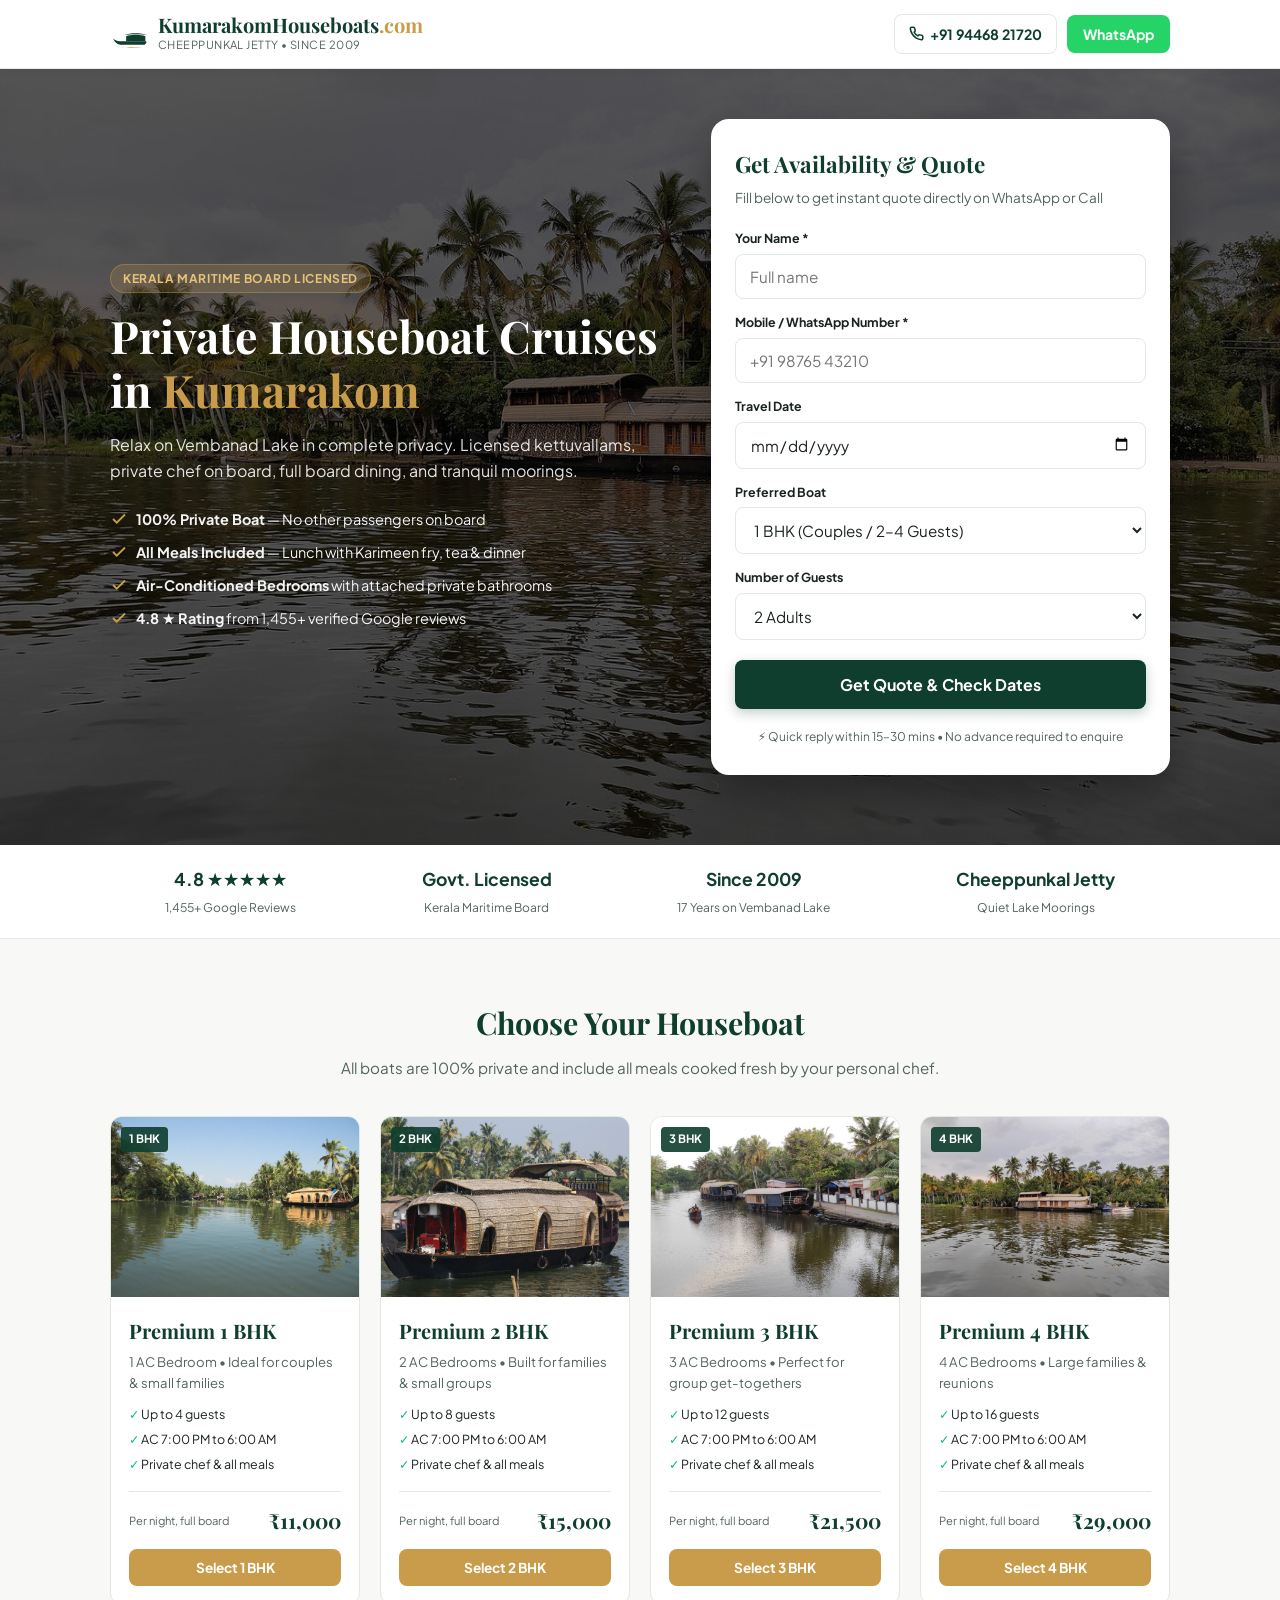
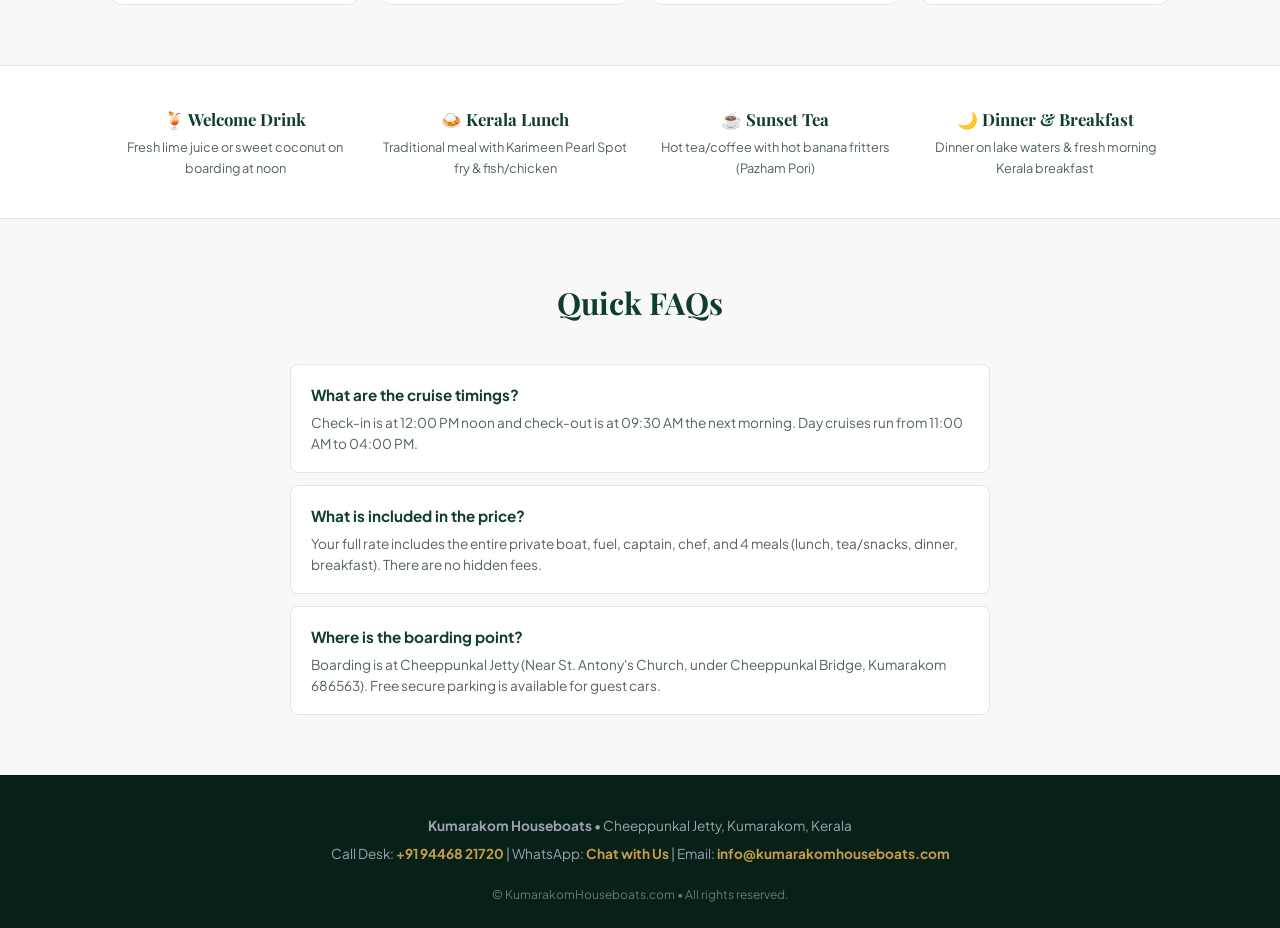
==== index.html @ 65698944 "Add files via upload" ====
<!DOCTYPE html>
<html lang="en">
<head>
  <meta charset="UTF-8">
  <meta name="viewport" content="width=device-width, initial-scale=1.0">
  <title>Kumarakom Houseboats — Book Private Houseboat Cruises on Vembanad Lake</title>
  <meta name="description" content="Book licensed private kettuvallam houseboats from Cheeppunkal, Kumarakom. 1 to 4 BHK houseboats with chef, full board meals, and quiet lake moorings.">
  <meta name="theme-color" content="#0F3D2E">

  <!-- OpenGraph -->
  <meta property="og:title" content="Kumarakom Houseboats — Private Houseboat Cruises">
  <meta property="og:description" content="Private houseboats on Vembanad Lake, Kumarakom. Licensed boats, onboard chef, full board included.">
  <meta property="og:image" content="assets/images/houseboat-kumarakom-hero.jpg">

  <!-- Google Fonts -->
  <link rel="preconnect" href="https://fonts.googleapis.com">
  <link rel="preconnect" href="https://fonts.gstatic.com" crossorigin>
  <link href="https://fonts.googleapis.com/css2?family=Playfair+Display:wght@600;700&family=Plus+Jakarta+Sans:wght@400;500;600;700&display=swap" rel="stylesheet">

  <link rel="stylesheet" href="assets/css/styles.css">
</head>
<body>

  <!-- Header -->
  <header class="header">
    <div class="container header-inner">
      <div class="brand">
        <svg class="brand-icon" viewBox="0 0 60 50" fill="none" xmlns="http://www.w3.org/2000/svg" aria-hidden="true">
          <path d="M5 32.4C8.4 34.6 11.4 35.9 14.8 36.5H55.9C57.1 36.5 57.8 37.4 57.5 38.7L54.9 42H19.5C12.6 42 7.2 38.2 5 32.4Z" fill="#0F3D2E"/>
          <path fill-rule="evenodd" clip-rule="evenodd" d="M25.5 36.5V28.6C33 25.4 48.5 25.4 55.8 28.6V36.5H25.5Z" fill="#0F3D2E"/>
          <path d="M22.6 27C32 22.9 49 22.9 58.7 27C49 24.7 32 24.7 22.6 27Z" fill="#0F3D2E"/>
          <path d="M16.5 45.6C25.34 45.96 41.66 45.96 50.5 45.6C41.66 47.36 25.34 47.36 16.5 45.6Z" fill="#C89C4A"/>
        </svg>
        <div>
          <div class="brand-name">KumarakomHouseboats<span>.com</span></div>
          <div class="brand-tag">Cheeppunkal Jetty • Since 2009</div>
        </div>
      </div>

      <div class="header-actions">
        <a href="tel:+919446821720" class="btn-header-call" aria-label="Call booking desk at +91 94468 21720">
          <svg width="15" height="15" viewBox="0 0 24 24" fill="none" stroke="currentColor" stroke-width="2.5" stroke-linecap="round" stroke-linejoin="round" aria-hidden="true"><path d="M22 16.92v3a2 2 0 0 1-2.18 2 19.79 19.79 0 0 1-8.63-3.07 19.5 19.5 0 0 1-6-6 19.79 19.79 0 0 1-3.07-8.67A2 2 0 0 1 4.11 2h3a2 2 0 0 1 2 1.72 12.84 12.84 0 0 0 .7 2.81 2 2 0 0 1-.45 2.11L8.09 9.91a16 16 0 0 0 6 6l1.27-1.27a2 2 0 0 1 2.11-.45 12.84 12.84 0 0 0 2.81.7A2 2 0 0 1 22 16.92z"/></svg>
          <span class="call-text-desktop">+91 94468 21720</span>
          <span class="call-text-mobile">Call</span>
        </a>
        <a href="https://wa.me/919446821720?text=Hello%20Kumarakom%20Houseboats%2C%20I%20would%20like%20to%20enquire%20about%20a%20houseboat%20cruise." target="_blank" rel="noopener noreferrer" class="btn-header-wa">
          WhatsApp
        </a>
      </div>
    </div>
  </header>

  <!-- Hero with Simple Lead Form -->
  <section class="hero" id="lead-section">
    <div class="hero-bg">
      <img src="assets/images/houseboat-kumarakom-hero.jpg" alt="Houseboat in Kumarakom backwaters" fetchpriority="high">
    </div>

    <div class="container hero-content-wrap">
      <!-- Left: Value Prop -->
      <div>
        <span class="hero-badge">Kerala Maritime Board Licensed</span>
        <h1 class="hero-title">Private Houseboat Cruises in <span>Kumarakom</span></h1>
        <p class="hero-desc">
          Relax on Vembanad Lake in complete privacy. Licensed kettuvallams, private chef on board, full board dining, and tranquil moorings.
        </p>

        <div class="hero-points">
          <div class="hero-point">
            <svg width="18" height="18" viewBox="0 0 24 24" fill="none" stroke="currentColor" stroke-width="2.5"><polyline points="20 6 9 17 4 12"/></svg>
            <span><strong>100% Private Boat</strong> — No other passengers on board</span>
          </div>
          <div class="hero-point">
            <svg width="18" height="18" viewBox="0 0 24 24" fill="none" stroke="currentColor" stroke-width="2.5"><polyline points="20 6 9 17 4 12"/></svg>
            <span><strong>All Meals Included</strong> — Lunch with Karimeen fry, tea & dinner</span>
          </div>
          <div class="hero-point">
            <svg width="18" height="18" viewBox="0 0 24 24" fill="none" stroke="currentColor" stroke-width="2.5"><polyline points="20 6 9 17 4 12"/></svg>
            <span><strong>Air-Conditioned Bedrooms</strong> with attached private bathrooms</span>
          </div>
          <div class="hero-point">
            <svg width="18" height="18" viewBox="0 0 24 24" fill="none" stroke="currentColor" stroke-width="2.5"><polyline points="20 6 9 17 4 12"/></svg>
            <span><strong>4.8 ★ Rating</strong> from 1,455+ verified Google reviews</span>
          </div>
        </div>
      </div>

      <!-- Right: Simple Lead Form -->
      <div class="lead-box">
        <h2 class="lead-box-title">Get Availability & Quote</h2>
        <p class="lead-box-subtitle">Fill below to get instant quote directly on WhatsApp or Call</p>

        <form id="lead-form" class="simple-form">
          <div class="input-group">
            <label for="guest-name" class="input-label">Your Name *</label>
            <input type="text" id="guest-name" class="input-field" placeholder="Full name" required>
          </div>

          <div class="input-group">
            <label for="guest-phone" class="input-label">Mobile / WhatsApp Number *</label>
            <input type="tel" id="guest-phone" class="input-field" placeholder="+91 98765 43210" required>
          </div>

          <div class="input-group">
            <label for="travel-date" class="input-label">Travel Date</label>
            <input type="date" id="travel-date" class="input-field">
          </div>

          <div class="input-group">
            <label for="boat-choice" class="input-label">Preferred Boat</label>
            <select id="boat-choice" class="input-field">
              <option value="1 BHK (Couples / 2–4 Guests)">1 BHK (Couples / 2–4 Guests)</option>
              <option value="2 BHK (Families / Up to 8)">2 BHK (Families / Up to 8)</option>
              <option value="3 BHK (Groups / Up to 12)">3 BHK (Groups / Up to 12)</option>
              <option value="4 BHK (Large Groups / Up to 16)">4 BHK (Large Groups / Up to 16)</option>
              <option value="Day Cruise (11 AM – 4 PM)">Day Cruise (11 AM to 4 PM with Lunch)</option>
            </select>
          </div>

          <div class="input-group">
            <label for="guest-count" class="input-label">Number of Guests</label>
            <select id="guest-count" class="input-field">
              <option value="2 Adults">2 Adults</option>
              <option value="3–4 Adults">3–4 Adults</option>
              <option value="5–6 Adults">5–6 Adults</option>
              <option value="7–10 Adults">7–10 Adults</option>
              <option value="10+ Adults">10+ Adults</option>
            </select>
          </div>

          <button type="submit" class="btn-submit">
            Get Quote & Check Dates
          </button>

          <p class="form-privacy-note">
            ⚡ Quick reply within 15–30 mins • No advance required to enquire
          </p>
        </form>
      </div>
    </div>
  </section>

  <!-- Trust Bar -->
  <section class="trust-bar">
    <div class="container trust-flex">
      <div class="trust-metric">
        <strong>4.8 ★★★★★</strong>
        <span>1,455+ Google Reviews</span>
      </div>
      <div class="trust-metric">
        <strong>Govt. Licensed</strong>
        <span>Kerala Maritime Board</span>
      </div>
      <div class="trust-metric">
        <strong>Since 2009</strong>
        <span>17 Years on Vembanad Lake</span>
      </div>
      <div class="trust-metric">
        <strong>Cheeppunkal Jetty</strong>
        <span>Quiet Lake Moorings</span>
      </div>
    </div>
  </section>

  <!-- Simple Fleet Section -->
  <section class="simple-section" id="fleet">
    <div class="container">
      <div class="section-head">
        <h2>Choose Your Houseboat</h2>
        <p>All boats are 100% private and include all meals cooked fresh by your personal chef.</p>
      </div>

      <div class="fleet-cards">
        <!-- 1 BHK -->
        <div class="card">
          <div class="card-img">
            <img src="assets/images/houseboat-palm-canal.jpg" alt="1 BHK Houseboat" loading="lazy">
            <span class="card-badge">1 BHK</span>
          </div>
          <div class="card-body">
            <h3 class="card-title">Premium 1 BHK</h3>
            <p class="card-desc">1 AC Bedroom • Ideal for couples & small families</p>
            <ul class="card-features">
              <li>Up to 4 guests</li>
              <li>AC 7:00 PM to 6:00 AM</li>
              <li>Private chef & all meals</li>
            </ul>
            <div class="card-price-box">
              <span class="card-price-label">Per night, full board</span>
              <span class="card-price">₹11,000</span>
            </div>
            <button type="button" class="btn-select" onclick="selectBoat('1 BHK (Couples / 2–4 Guests)')">
              Select 1 BHK
            </button>
          </div>
        </div>

        <!-- 2 BHK -->
        <div class="card">
          <div class="card-img">
            <img src="assets/images/houseboats-vembanad-fleet.jpg" alt="2 BHK Houseboat" loading="lazy">
            <span class="card-badge">2 BHK</span>
          </div>
          <div class="card-body">
            <h3 class="card-title">Premium 2 BHK</h3>
            <p class="card-desc">2 AC Bedrooms • Built for families & small groups</p>
            <ul class="card-features">
              <li>Up to 8 guests</li>
              <li>AC 7:00 PM to 6:00 AM</li>
              <li>Private chef & all meals</li>
            </ul>
            <div class="card-price-box">
              <span class="card-price-label">Per night, full board</span>
              <span class="card-price">₹15,000</span>
            </div>
            <button type="button" class="btn-select" onclick="selectBoat('2 BHK (Families / Up to 8)')">
              Select 2 BHK
            </button>
          </div>
        </div>

        <!-- 3 BHK -->
        <div class="card">
          <div class="card-img">
            <img src="assets/images/houseboats-moored-kumarakom.jpg" alt="3 BHK Houseboat" loading="lazy">
            <span class="card-badge">3 BHK</span>
          </div>
          <div class="card-body">
            <h3 class="card-title">Premium 3 BHK</h3>
            <p class="card-desc">3 AC Bedrooms • Perfect for group get-togethers</p>
            <ul class="card-features">
              <li>Up to 12 guests</li>
              <li>AC 7:00 PM to 6:00 AM</li>
              <li>Private chef & all meals</li>
            </ul>
            <div class="card-price-box">
              <span class="card-price-label">Per night, full board</span>
              <span class="card-price">₹21,500</span>
            </div>
            <button type="button" class="btn-select" onclick="selectBoat('3 BHK (Groups / Up to 12)')">
              Select 3 BHK
            </button>
          </div>
        </div>

        <!-- 4 BHK -->
        <div class="card">
          <div class="card-img">
            <img src="assets/images/houseboat-kumarakom-hero.jpg" alt="4 BHK Houseboat" loading="lazy">
            <span class="card-badge">4 BHK</span>
          </div>
          <div class="card-body">
            <h3 class="card-title">Premium 4 BHK</h3>
            <p class="card-desc">4 AC Bedrooms • Large families & reunions</p>
            <ul class="card-features">
              <li>Up to 16 guests</li>
              <li>AC 7:00 PM to 6:00 AM</li>
              <li>Private chef & all meals</li>
            </ul>
            <div class="card-price-box">
              <span class="card-price-label">Per night, full board</span>
              <span class="card-price">₹29,000</span>
            </div>
            <button type="button" class="btn-select" onclick="selectBoat('4 BHK (Large Groups / Up to 16)')">
              Select 4 BHK
            </button>
          </div>
        </div>
      </div>
    </div>
  </section>

  <!-- Inclusions Strip -->
  <section class="inclusions-strip">
    <div class="container">
      <div class="inclusions-grid">
        <div class="inc-item">
          <h4>🍹 Welcome Drink</h4>
          <p>Fresh lime juice or sweet coconut on boarding at noon</p>
        </div>
        <div class="inc-item">
          <h4>🍛 Kerala Lunch</h4>
          <p>Traditional meal with Karimeen Pearl Spot fry & fish/chicken</p>
        </div>
        <div class="inc-item">
          <h4>☕ Sunset Tea</h4>
          <p>Hot tea/coffee with hot banana fritters (Pazham Pori)</p>
        </div>
        <div class="inc-item">
          <h4>🌙 Dinner & Breakfast</h4>
          <p>Dinner on lake waters & fresh morning Kerala breakfast</p>
        </div>
      </div>
    </div>
  </section>

  <!-- Simple FAQ -->
  <section class="simple-section">
    <div class="container">
      <div class="section-head">
        <h2>Quick FAQs</h2>
      </div>

      <div class="simple-faq">
        <div class="faq-card">
          <h4>What are the cruise timings?</h4>
          <p>Check-in is at 12:00 PM noon and check-out is at 09:30 AM the next morning. Day cruises run from 11:00 AM to 04:00 PM.</p>
        </div>

        <div class="faq-card">
          <h4>What is included in the price?</h4>
          <p>Your full rate includes the entire private boat, fuel, captain, chef, and 4 meals (lunch, tea/snacks, dinner, breakfast). There are no hidden fees.</p>
        </div>

        <div class="faq-card">
          <h4>Where is the boarding point?</h4>
          <p>Boarding is at Cheeppunkal Jetty (Near St. Antony's Church, under Cheeppunkal Bridge, Kumarakom 686563). Free secure parking is available for guest cars.</p>
        </div>
      </div>
    </div>
  </section>

  <!-- Footer -->
  <footer class="footer">
    <div class="container">
      <div class="footer-contact">
        <p><strong>Kumarakom Houseboats</strong> • Cheeppunkal Jetty, Kumarakom, Kerala</p>
        <p style="margin-top: 6px;">
          Call Desk: <a href="tel:+919446821720">+91 94468 21720</a> | 
          WhatsApp: <a href="https://wa.me/919446821720" target="_blank">Chat with Us</a> | 
          Email: <a href="mailto:info@kumarakomhouseboats.com">info@kumarakomhouseboats.com</a>
        </p>
      </div>
      <p style="font-size:0.75rem; color:#6B7280;">
        © KumarakomHouseboats.com • All rights reserved.
      </p>
    </div>
  </footer>

  <!-- Sticky Mobile Bar -->
  <div class="mobile-bar">
    <a href="tel:+919446821720" class="mob-call">📞 Call</a>
    <a href="https://wa.me/919446821720?text=Hello%20Kumarakom%20Houseboats%2C%20I%20would%20like%20to%20enquire%20about%20a%20cruise." target="_blank" rel="noopener noreferrer" class="mob-wa">WhatsApp</a>
    <a href="#lead-section" class="mob-form">Get Quote</a>
  </div>

  <script src="assets/js/app.js"></script>
</body>
</html>
---- assets/css/styles.css ----
/* ==========================================================================
   Kumarakom Houseboats - Simplified Clean Lead Collection Landing Page
   ========================================================================== */

:root {
  --color-primary: #0F3D2E;
  --color-primary-dark: #082118;
  --color-gold: #C89C4A;
  --color-gold-hover: #b08535;
  --color-bg: #F8F9F7;
  --color-surface: #FFFFFF;
  --color-surface-soft: #F1F4F1;
  --color-text-main: #1C2421;
  --color-text-muted: #53645F;
  --color-border: #E2E8E4;
  --color-emerald: #10B981;

  --font-serif: "Playfair Display", Georgia, serif;
  --font-sans: "Plus Jakarta Sans", system-ui, -apple-system, BlinkMacSystemFont, "Segoe UI", Roboto, sans-serif;

  --radius-sm: 8px;
  --radius-md: 12px;
  --radius-lg: 18px;
  --radius-full: 9999px;

  --container-max: 1100px;
  --transition: all 0.2s ease-in-out;
}

*, *::before, *::after {
  box-sizing: border-box;
  margin: 0;
  padding: 0;
}

html {
  scroll-behavior: smooth;
  font-size: 16px;
}

body {
  font-family: var(--font-sans);
  background-color: var(--color-bg);
  color: var(--color-text-main);
  line-height: 1.6;
  padding-bottom: 70px;
}

@media (min-width: 768px) {
  body {
    padding-bottom: 0;
  }
}

img {
  max-width: 100%;
  height: auto;
  display: block;
}

a {
  color: inherit;
  text-decoration: none;
}

button {
  font-family: inherit;
  cursor: pointer;
  border: none;
  background: none;
}

input, select {
  font-family: inherit;
  font-size: 0.95rem;
}

.container {
  width: 100%;
  max-width: var(--container-max);
  margin: 0 auto;
  padding: 0 20px;
}

/* Header */
.header {
  background: #FFFFFF;
  border-bottom: 1px solid var(--color-border);
  position: sticky;
  top: 0;
  z-index: 50;
  box-shadow: 0 2px 8px rgba(0, 0, 0, 0.04);
}

.header-inner {
  display: flex;
  justify-content: space-between;
  align-items: center;
  height: 68px;
}

.brand {
  display: flex;
  align-items: center;
  gap: 10px;
}

.brand-icon {
  width: 38px;
  height: 38px;
}

.brand-name {
  font-family: var(--font-serif);
  font-size: 1.25rem;
  font-weight: 700;
  color: var(--color-primary);
  line-height: 1.1;
}

.brand-name span {
  color: var(--color-gold);
}

.brand-tag {
  font-size: 0.7rem;
  color: var(--color-text-muted);
  text-transform: uppercase;
  letter-spacing: 0.04em;
}

.header-actions {
  display: flex;
  align-items: center;
  gap: 10px;
}

.btn-header-call {
  display: inline-flex;
  align-items: center;
  gap: 6px;
  color: var(--color-primary);
  font-weight: 700;
  font-size: 0.88rem;
  padding: 8px 12px;
  border-radius: var(--radius-sm);
  border: 1px solid var(--color-border);
  transition: var(--transition);
}

.btn-header-call svg {
  color: var(--color-primary);
  flex-shrink: 0;
}

.btn-header-call:hover {
  background: var(--color-surface-soft);
}

.call-text-mobile {
  display: inline;
}

.call-text-desktop {
  display: none;
}

@media (min-width: 640px) {
  .btn-header-call {
    padding: 8px 14px;
  }
  .call-text-mobile {
    display: none;
  }
  .call-text-desktop {
    display: inline;
  }
}

.btn-header-wa {
  display: inline-flex;
  align-items: center;
  gap: 6px;
  background: #25D366;
  color: #FFFFFF;
  font-weight: 700;
  font-size: 0.88rem;
  padding: 8px 16px;
  border-radius: var(--radius-sm);
  transition: var(--transition);
}

.btn-header-wa:hover {
  background: #20bd5a;
}

/* Hero Section */
.hero {
  position: relative;
  background: var(--color-primary-dark);
  color: #FFFFFF;
  padding: 50px 0 70px;
  overflow: hidden;
}

.hero-bg {
  position: absolute;
  inset: 0;
  z-index: 1;
}

.hero-bg img {
  width: 100%;
  height: 100%;
  object-fit: cover;
  filter: brightness(0.4);
}

.hero-content-wrap {
  position: relative;
  z-index: 2;
  display: grid;
  grid-template-columns: 1fr;
  gap: 36px;
  align-items: center;
}

@media (min-width: 900px) {
  .hero-content-wrap {
    grid-template-columns: 1.1fr 0.9fr;
    gap: 40px;
  }
}

.hero-badge {
  display: inline-flex;
  align-items: center;
  gap: 6px;
  background: rgba(200, 156, 74, 0.2);
  color: #E8C17A;
  border: 1px solid rgba(200, 156, 74, 0.4);
  font-size: 0.75rem;
  font-weight: 700;
  text-transform: uppercase;
  letter-spacing: 0.05em;
  padding: 4px 12px;
  border-radius: var(--radius-full);
  margin-bottom: 16px;
}

.hero-title {
  font-family: var(--font-serif);
  font-size: 2.2rem;
  line-height: 1.2;
  font-weight: 700;
  margin-bottom: 16px;
}

@media (min-width: 600px) {
  .hero-title {
    font-size: 2.8rem;
  }
}

.hero-title span {
  color: var(--color-gold);
}

.hero-desc {
  font-size: 1rem;
  line-height: 1.6;
  color: rgba(255, 255, 255, 0.88);
  margin-bottom: 24px;
}

.hero-points {
  display: flex;
  flex-direction: column;
  gap: 10px;
  font-size: 0.9rem;
  color: rgba(255, 255, 255, 0.95);
}

.hero-point {
  display: flex;
  align-items: center;
  gap: 8px;
}

.hero-point svg {
  color: var(--color-gold);
  flex-shrink: 0;
}

/* Simplified Lead Capture Card */
.lead-box {
  background: #FFFFFF;
  color: var(--color-text-main);
  border-radius: var(--radius-lg);
  padding: 28px 24px;
  box-shadow: 0 20px 40px rgba(0, 0, 0, 0.35);
}

.lead-box-title {
  font-family: var(--font-serif);
  font-size: 1.4rem;
  color: var(--color-primary);
  font-weight: 700;
  margin-bottom: 4px;
}

.lead-box-subtitle {
  font-size: 0.85rem;
  color: var(--color-text-muted);
  margin-bottom: 20px;
}

.simple-form {
  display: flex;
  flex-direction: column;
  gap: 14px;
}

.input-group {
  display: flex;
  flex-direction: column;
  gap: 5px;
}

.input-label {
  font-size: 0.78rem;
  font-weight: 700;
  color: var(--color-text-main);
}

.input-field {
  width: 100%;
  padding: 12px 14px;
  border: 1.5px solid var(--color-border);
  border-radius: var(--radius-sm);
  background: #FFFFFF;
  color: var(--color-text-main);
  outline: none;
  transition: var(--transition);
}

.input-field:focus {
  border-color: var(--color-primary);
  box-shadow: 0 0 0 3px rgba(15, 61, 46, 0.1);
}

.btn-submit {
  width: 100%;
  padding: 14px;
  background: var(--color-primary);
  color: #FFFFFF;
  font-size: 1rem;
  font-weight: 700;
  border-radius: var(--radius-sm);
  display: flex;
  align-items: center;
  justify-content: center;
  gap: 8px;
  margin-top: 6px;
  transition: var(--transition);
  box-shadow: 0 4px 12px rgba(15, 61, 46, 0.25);
}

.btn-submit:hover {
  background: #14533C;
  transform: translateY(-1px);
}

.form-privacy-note {
  font-size: 0.75rem;
  color: var(--color-text-muted);
  text-align: center;
  margin-top: 4px;
}

/* Trust Bar */
.trust-bar {
  background: #FFFFFF;
  border-bottom: 1px solid var(--color-border);
  padding: 20px 0;
}

.trust-flex {
  display: flex;
  justify-content: space-around;
  align-items: center;
  flex-wrap: wrap;
  gap: 16px;
  text-align: center;
}

.trust-metric strong {
  display: block;
  font-size: 1.1rem;
  color: var(--color-primary);
}

.trust-metric span {
  font-size: 0.75rem;
  color: var(--color-text-muted);
}

/* Simple Fleet Section */
.simple-section {
  padding: 60px 0;
}

.section-head {
  text-align: center;
  max-width: 600px;
  margin: 0 auto 36px;
}

.section-head h2 {
  font-family: var(--font-serif);
  font-size: 1.9rem;
  color: var(--color-primary);
  margin-bottom: 8px;
}

.section-head p {
  font-size: 0.95rem;
  color: var(--color-text-muted);
}

.fleet-cards {
  display: grid;
  grid-template-columns: 1fr;
  gap: 20px;
}

@media (min-width: 600px) {
  .fleet-cards {
    grid-template-columns: repeat(2, 1fr);
  }
}

@media (min-width: 992px) {
  .fleet-cards {
    grid-template-columns: repeat(4, 1fr);
  }
}

.card {
  background: #FFFFFF;
  border-radius: var(--radius-md);
  border: 1px solid var(--color-border);
  overflow: hidden;
  display: flex;
  flex-direction: column;
  transition: var(--transition);
}

.card:hover {
  transform: translateY(-4px);
  box-shadow: 0 10px 25px rgba(0, 0, 0, 0.08);
}

.card-img {
  height: 180px;
  position: relative;
}

.card-img img {
  width: 100%;
  height: 100%;
  object-fit: cover;
}

.card-badge {
  position: absolute;
  top: 10px;
  left: 10px;
  background: rgba(15, 61, 46, 0.9);
  color: #FFFFFF;
  font-size: 0.72rem;
  font-weight: 700;
  padding: 3px 8px;
  border-radius: 4px;
}

.card-body {
  padding: 18px;
  display: flex;
  flex-direction: column;
  flex-grow: 1;
}

.card-title {
  font-family: var(--font-serif);
  font-size: 1.25rem;
  color: var(--color-primary);
  margin-bottom: 4px;
}

.card-desc {
  font-size: 0.82rem;
  color: var(--color-text-muted);
  margin-bottom: 12px;
}

.card-features {
  list-style: none;
  font-size: 0.78rem;
  color: var(--color-text-main);
  display: flex;
  flex-direction: column;
  gap: 5px;
  margin-bottom: 16px;
}

.card-features li::before {
  content: "✓ ";
  color: var(--color-emerald);
  font-weight: bold;
}

.card-price-box {
  margin-top: auto;
  border-top: 1px solid var(--color-border);
  padding-top: 12px;
  display: flex;
  justify-content: space-between;
  align-items: center;
  margin-bottom: 12px;
}

.card-price-label {
  font-size: 0.7rem;
  color: var(--color-text-muted);
}

.card-price {
  font-family: var(--font-serif);
  font-size: 1.3rem;
  font-weight: 700;
  color: var(--color-primary);
}

.btn-select {
  width: 100%;
  padding: 10px;
  background: var(--color-gold);
  color: #FFFFFF;
  font-size: 0.85rem;
  font-weight: 700;
  border-radius: var(--radius-sm);
  text-align: center;
  transition: var(--transition);
}

.btn-select:hover {
  background: var(--color-gold-hover);
}

/* Meals & Inclusions */
.inclusions-strip {
  background: #FFFFFF;
  border-top: 1px solid var(--color-border);
  border-bottom: 1px solid var(--color-border);
  padding: 40px 0;
}

.inclusions-grid {
  display: grid;
  grid-template-columns: repeat(2, 1fr);
  gap: 20px;
}

@media (min-width: 768px) {
  .inclusions-grid {
    grid-template-columns: repeat(4, 1fr);
  }
}

.inc-item {
  text-align: center;
}

.inc-item h4 {
  font-family: var(--font-serif);
  font-size: 1.05rem;
  color: var(--color-primary);
  margin-bottom: 4px;
}

.inc-item p {
  font-size: 0.8rem;
  color: var(--color-text-muted);
}

/* Simple FAQ */
.simple-faq {
  max-width: 700px;
  margin: 0 auto;
  display: flex;
  flex-direction: column;
  gap: 12px;
}

.faq-card {
  background: #FFFFFF;
  border-radius: var(--radius-sm);
  border: 1px solid var(--color-border);
  padding: 18px 20px;
}

.faq-card h4 {
  font-size: 0.95rem;
  color: var(--color-primary);
  margin-bottom: 6px;
}

.faq-card p {
  font-size: 0.85rem;
  color: var(--color-text-muted);
  line-height: 1.5;
}

/* Footer */
.footer {
  background: #082118;
  color: #9CA3AF;
  padding: 40px 0 24px;
  font-size: 0.85rem;
  text-align: center;
}

.footer-contact {
  margin-bottom: 20px;
}

.footer-contact a {
  color: var(--color-gold);
  font-weight: 700;
}

/* Sticky Mobile Bar */
.mobile-bar {
  position: fixed;
  bottom: 0;
  left: 0;
  right: 0;
  background: #FFFFFF;
  border-top: 1px solid var(--color-border);
  padding: 10px 16px;
  display: flex;
  gap: 10px;
  z-index: 100;
  box-shadow: 0 -2px 10px rgba(0, 0, 0, 0.08);
}

@media (min-width: 768px) {
  .mobile-bar {
    display: none;
  }
}

.mobile-bar a {
  flex: 1;
  padding: 11px;
  text-align: center;
  font-weight: 700;
  font-size: 0.85rem;
  border-radius: var(--radius-sm);
}

.mob-call {
  border: 1.5px solid var(--color-primary);
  color: var(--color-primary);
}

.mob-wa {
  background: #25D366;
  color: #FFFFFF;
}

.mob-form {
  background: var(--color-primary);
  color: #FFFFFF;
}
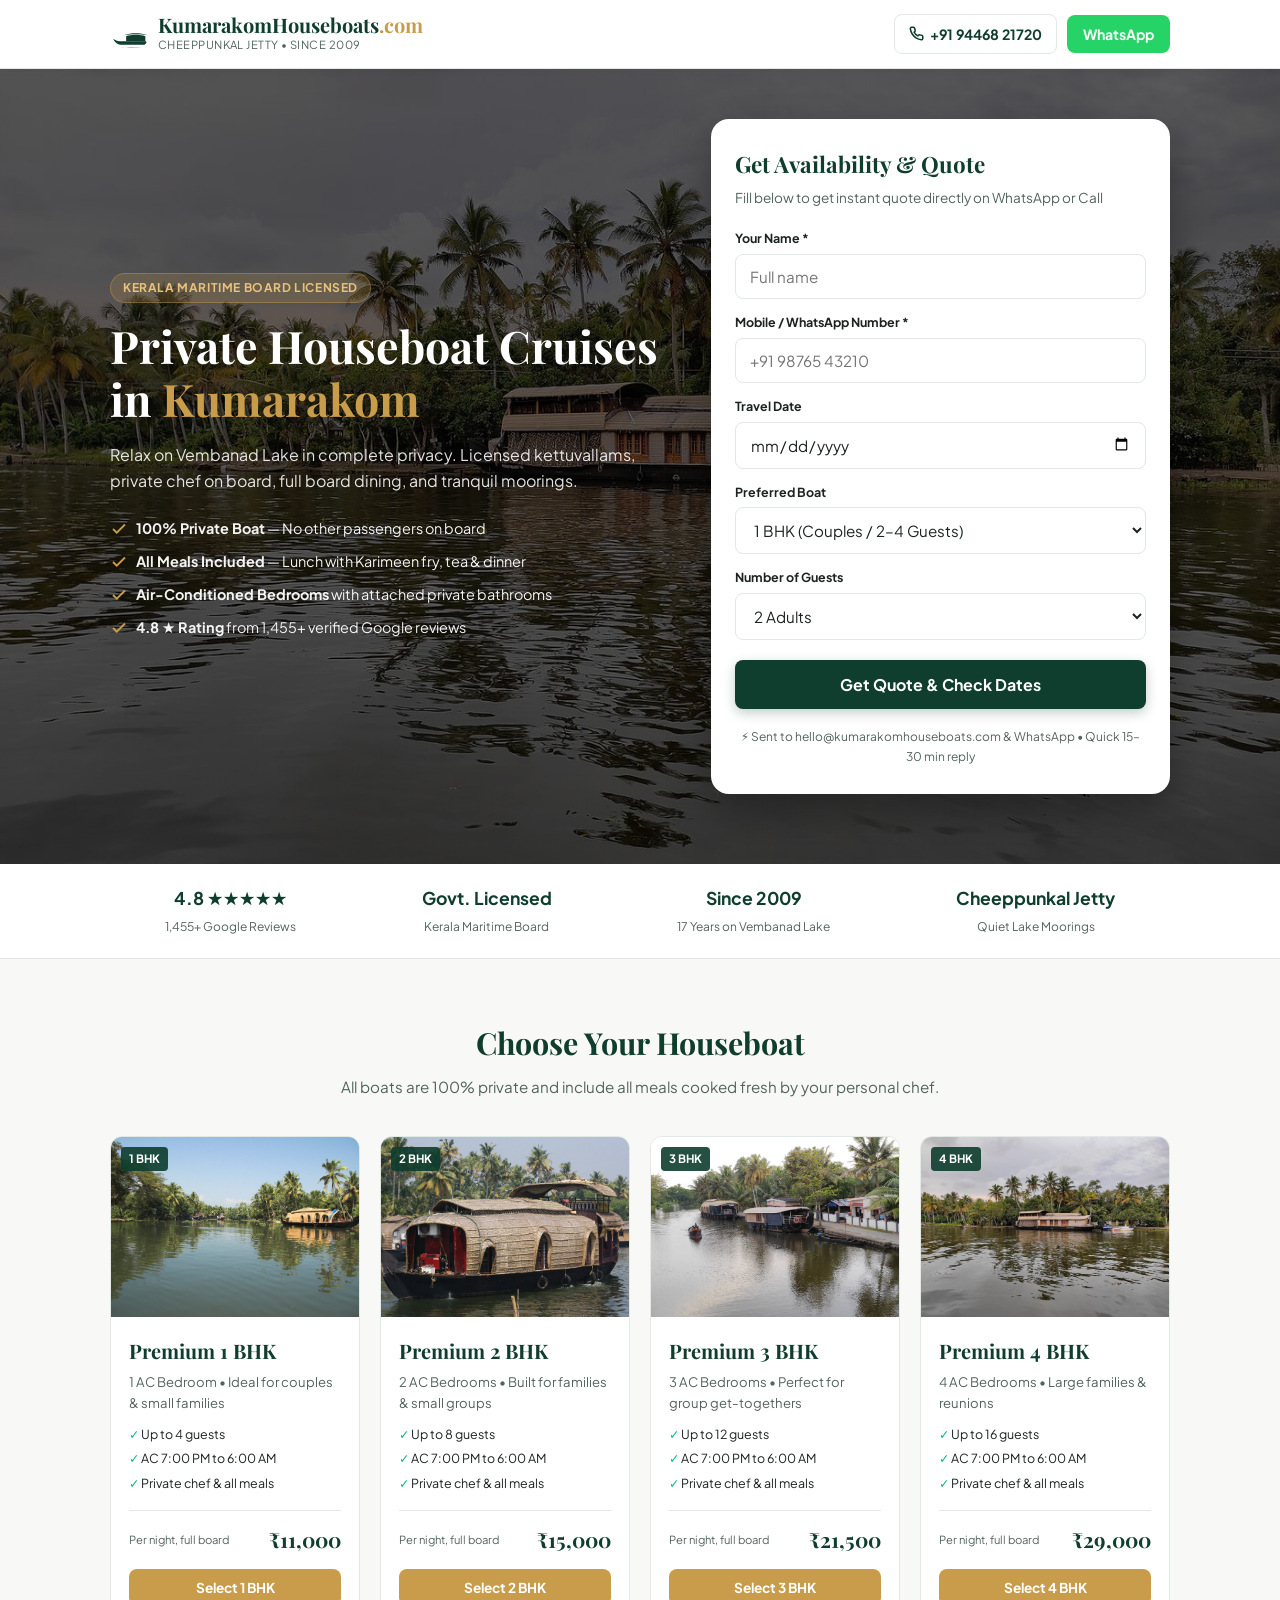
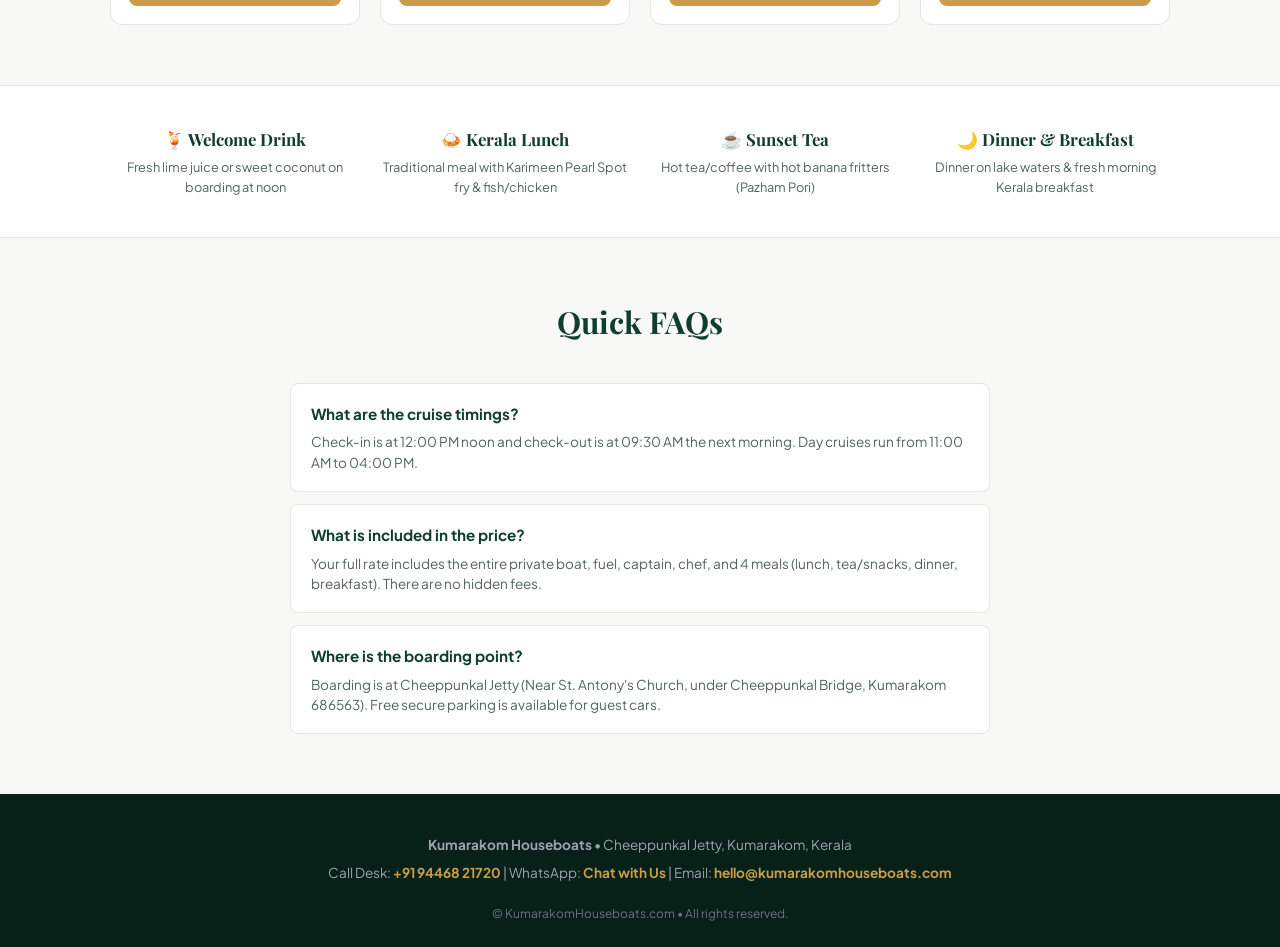
==== commit 1ae62795: "Add files via upload" ====
--- a/index.html
+++ b/index.html
@@ -40,8 +40,7 @@
       <div class="header-actions">
         <a href="tel:+919446821720" class="btn-header-call" aria-label="Call booking desk at +91 94468 21720">
           <svg width="15" height="15" viewBox="0 0 24 24" fill="none" stroke="currentColor" stroke-width="2.5" stroke-linecap="round" stroke-linejoin="round" aria-hidden="true"><path d="M22 16.92v3a2 2 0 0 1-2.18 2 19.79 19.79 0 0 1-8.63-3.07 19.5 19.5 0 0 1-6-6 19.79 19.79 0 0 1-3.07-8.67A2 2 0 0 1 4.11 2h3a2 2 0 0 1 2 1.72 12.84 12.84 0 0 0 .7 2.81 2 2 0 0 1-.45 2.11L8.09 9.91a16 16 0 0 0 6 6l1.27-1.27a2 2 0 0 1 2.11-.45 12.84 12.84 0 0 0 2.81.7A2 2 0 0 1 22 16.92z"/></svg>
-          <span class="call-text-desktop">+91 94468 21720</span>
-          <span class="call-text-mobile">Call</span>
+          <span>+91 94468 21720</span>
         </a>
         <a href="https://wa.me/919446821720?text=Hello%20Kumarakom%20Houseboats%2C%20I%20would%20like%20to%20enquire%20about%20a%20houseboat%20cruise." target="_blank" rel="noopener noreferrer" class="btn-header-wa">
           WhatsApp
@@ -90,25 +89,29 @@
         <h2 class="lead-box-title">Get Availability & Quote</h2>
         <p class="lead-box-subtitle">Fill below to get instant quote directly on WhatsApp or Call</p>
 
-        <form id="lead-form" class="simple-form">
+        <form id="lead-form" action="https://formsubmit.co/hello@kumarakomhouseboats.com" method="POST" class="simple-form">
+          <input type="hidden" name="_subject" value="New Houseboat Enquiry - Kumarakom Houseboats">
+          <input type="hidden" name="_template" value="table">
+          <input type="hidden" name="_captcha" value="false">
+
           <div class="input-group">
             <label for="guest-name" class="input-label">Your Name *</label>
-            <input type="text" id="guest-name" class="input-field" placeholder="Full name" required>
+            <input type="text" id="guest-name" name="name" class="input-field" placeholder="Full name" required>
           </div>
 
           <div class="input-group">
             <label for="guest-phone" class="input-label">Mobile / WhatsApp Number *</label>
-            <input type="tel" id="guest-phone" class="input-field" placeholder="+91 98765 43210" required>
+            <input type="tel" id="guest-phone" name="phone" class="input-field" placeholder="+91 98765 43210" required>
           </div>
 
           <div class="input-group">
             <label for="travel-date" class="input-label">Travel Date</label>
-            <input type="date" id="travel-date" class="input-field">
+            <input type="date" id="travel-date" name="travel_date" class="input-field">
           </div>
 
           <div class="input-group">
             <label for="boat-choice" class="input-label">Preferred Boat</label>
-            <select id="boat-choice" class="input-field">
+            <select id="boat-choice" name="boat" class="input-field">
               <option value="1 BHK (Couples / 2–4 Guests)">1 BHK (Couples / 2–4 Guests)</option>
               <option value="2 BHK (Families / Up to 8)">2 BHK (Families / Up to 8)</option>
               <option value="3 BHK (Groups / Up to 12)">3 BHK (Groups / Up to 12)</option>
@@ -119,7 +122,7 @@
 
           <div class="input-group">
             <label for="guest-count" class="input-label">Number of Guests</label>
-            <select id="guest-count" class="input-field">
+            <select id="guest-count" name="guests" class="input-field">
               <option value="2 Adults">2 Adults</option>
               <option value="3–4 Adults">3–4 Adults</option>
               <option value="5–6 Adults">5–6 Adults</option>
@@ -133,7 +136,7 @@
           </button>
 
           <p class="form-privacy-note">
-            ⚡ Quick reply within 15–30 mins • No advance required to enquire
+            ⚡ Sent to hello@kumarakomhouseboats.com & WhatsApp • Quick 15–30 min reply
           </p>
         </form>
       </div>
@@ -189,7 +192,7 @@
               <span class="card-price-label">Per night, full board</span>
               <span class="card-price">₹11,000</span>
             </div>
-            <button type="button" class="btn-select" onclick="selectBoat('1 BHK (Couples / 2–4 Guests)')">
+            <button type="button" class="btn-select" onclick="openLeadModal('Premium 1 BHK', '1 BHK', '2 Adults')">
               Select 1 BHK
             </button>
           </div>
@@ -213,7 +216,7 @@
               <span class="card-price-label">Per night, full board</span>
               <span class="card-price">₹15,000</span>
             </div>
-            <button type="button" class="btn-select" onclick="selectBoat('2 BHK (Families / Up to 8)')">
+            <button type="button" class="btn-select" onclick="openLeadModal('Premium 2 BHK', '2 BHK', '3–4 Adults')">
               Select 2 BHK
             </button>
           </div>
@@ -237,7 +240,7 @@
               <span class="card-price-label">Per night, full board</span>
               <span class="card-price">₹21,500</span>
             </div>
-            <button type="button" class="btn-select" onclick="selectBoat('3 BHK (Groups / Up to 12)')">
+            <button type="button" class="btn-select" onclick="openLeadModal('Premium 3 BHK', '3 BHK', '5–6 Adults')">
               Select 3 BHK
             </button>
           </div>
@@ -261,7 +264,7 @@
               <span class="card-price-label">Per night, full board</span>
               <span class="card-price">₹29,000</span>
             </div>
-            <button type="button" class="btn-select" onclick="selectBoat('4 BHK (Large Groups / Up to 16)')">
+            <button type="button" class="btn-select" onclick="openLeadModal('Premium 4 BHK', '4 BHK', '7–10 Adults')">
               Select 4 BHK
             </button>
           </div>
@@ -328,7 +331,7 @@
         <p style="margin-top: 6px;">
           Call Desk: <a href="tel:+919446821720">+91 94468 21720</a> | 
           WhatsApp: <a href="https://wa.me/919446821720" target="_blank">Chat with Us</a> | 
-          Email: <a href="mailto:info@kumarakomhouseboats.com">info@kumarakomhouseboats.com</a>
+          Email: <a href="mailto:hello@kumarakomhouseboats.com">hello@kumarakomhouseboats.com</a>
         </p>
       </div>
       <p style="font-size:0.75rem; color:#6B7280;">
@@ -344,6 +347,60 @@
     <a href="#lead-section" class="mob-form">Get Quote</a>
   </div>
 
+  <!-- Pop-Up Lead Collecting Modal -->
+  <div class="modal-overlay" id="lead-modal" aria-hidden="true">
+    <div class="modal-box" role="dialog" aria-modal="true" aria-labelledby="modal-title">
+      <button type="button" class="modal-close" onclick="closeLeadModal()" aria-label="Close dialog">✕</button>
+
+      <div class="modal-header">
+        <span class="modal-badge" id="modal-badge">1 BHK</span>
+        <h3 class="modal-title" id="modal-title">Book Premium 1 BHK</h3>
+        <p class="modal-desc">Instant availability & quote sent to email & WhatsApp</p>
+      </div>
+
+      <form id="modal-lead-form" action="https://formsubmit.co/hello@kumarakomhouseboats.com" method="POST" class="simple-form">
+        <input type="hidden" name="_subject" value="New Houseboat Modal Enquiry - Kumarakom Houseboats">
+        <input type="hidden" name="_template" value="table">
+        <input type="hidden" name="_captcha" value="false">
+        <input type="hidden" id="modal-boat-choice" name="boat" value="Premium 1 BHK">
+
+        <div class="input-group">
+          <label for="modal-guest-name" class="input-label">Your Name *</label>
+          <input type="text" id="modal-guest-name" name="name" class="input-field" placeholder="Full name" required>
+        </div>
+
+        <div class="input-group">
+          <label for="modal-guest-phone" class="input-label">Mobile / WhatsApp Number *</label>
+          <input type="tel" id="modal-guest-phone" name="phone" class="input-field" placeholder="+91 98765 43210" required>
+        </div>
+
+        <div class="input-group">
+          <label for="modal-travel-date" class="input-label">Travel Date</label>
+          <input type="date" id="modal-travel-date" name="travel_date" class="input-field">
+        </div>
+
+        <div class="input-group">
+          <label for="modal-guest-count" class="input-label">Number of Guests</label>
+          <select id="modal-guest-count" name="guests" class="input-field">
+            <option value="2 Adults">2 Adults</option>
+            <option value="3–4 Adults">3–4 Adults</option>
+            <option value="5–6 Adults">5–6 Adults</option>
+            <option value="7–10 Adults">7–10 Adults</option>
+            <option value="10+ Adults">10+ Adults</option>
+          </select>
+        </div>
+
+        <button type="submit" class="btn-submit">
+          Get Instant Quote
+        </button>
+
+        <p class="form-privacy-note">
+          ⚡ Sent to hello@kumarakomhouseboats.com & WhatsApp • Quick 15–30 min reply
+        </p>
+      </form>
+    </div>
+  </div>
+
   <script src="assets/js/app.js"></script>
 </body>
 </html>
--- a/assets/css/styles.css
+++ b/assets/css/styles.css
@@ -130,9 +130,15 @@
 }
 
 .header-actions {
-  display: flex;
+  display: none;
   align-items: center;
   gap: 10px;
+}
+
+@media (min-width: 768px) {
+  .header-actions {
+    display: flex;
+  }
 }
 
 .btn-header-call {
@@ -142,7 +148,7 @@
   color: var(--color-primary);
   font-weight: 700;
   font-size: 0.88rem;
-  padding: 8px 12px;
+  padding: 8px 14px;
   border-radius: var(--radius-sm);
   border: 1px solid var(--color-border);
   transition: var(--transition);
@@ -155,26 +161,6 @@
 
 .btn-header-call:hover {
   background: var(--color-surface-soft);
-}
-
-.call-text-mobile {
-  display: inline;
-}
-
-.call-text-desktop {
-  display: none;
-}
-
-@media (min-width: 640px) {
-  .btn-header-call {
-    padding: 8px 14px;
-  }
-  .call-text-mobile {
-    display: none;
-  }
-  .call-text-desktop {
-    display: inline;
-  }
 }
 
 .btn-header-wa {
@@ -684,3 +670,99 @@
   background: var(--color-primary);
   color: #FFFFFF;
 }
+
+/* ==========================================================================
+   Pop-Up Lead Collection Modal
+   ========================================================================== */
+.modal-overlay {
+  position: fixed;
+  inset: 0;
+  background: rgba(8, 33, 24, 0.7);
+  backdrop-filter: blur(5px);
+  -webkit-backdrop-filter: blur(5px);
+  z-index: 999;
+  display: flex;
+  align-items: center;
+  justify-content: center;
+  padding: 16px;
+  opacity: 0;
+  visibility: hidden;
+  transition: opacity 0.25s ease, visibility 0.25s ease;
+}
+
+.modal-overlay.active {
+  opacity: 1;
+  visibility: visible;
+}
+
+.modal-box {
+  background: #FFFFFF;
+  width: 100%;
+  max-width: 440px;
+  border-radius: var(--radius-lg);
+  padding: 28px 24px;
+  box-shadow: 0 25px 50px -12px rgba(0, 0, 0, 0.35);
+  position: relative;
+  transform: scale(0.94) translateY(10px);
+  transition: transform 0.25s cubic-bezier(0.16, 1, 0.3, 1);
+  max-height: 90vh;
+  overflow-y: auto;
+}
+
+.modal-overlay.active .modal-box {
+  transform: scale(1) translateY(0);
+}
+
+.modal-close {
+  position: absolute;
+  top: 16px;
+  right: 16px;
+  width: 32px;
+  height: 32px;
+  border-radius: 50%;
+  background: var(--color-surface-soft);
+  color: var(--color-text-muted);
+  display: flex;
+  align-items: center;
+  justify-content: center;
+  font-size: 1rem;
+  font-weight: 700;
+  transition: var(--transition);
+}
+
+.modal-close:hover {
+  background: var(--color-border);
+  color: var(--color-text-main);
+}
+
+.modal-header {
+  margin-bottom: 18px;
+  padding-right: 28px;
+}
+
+.modal-badge {
+  display: inline-block;
+  background: rgba(15, 61, 46, 0.1);
+  color: var(--color-primary);
+  font-size: 0.72rem;
+  font-weight: 700;
+  text-transform: uppercase;
+  letter-spacing: 0.04em;
+  padding: 3px 10px;
+  border-radius: 4px;
+  margin-bottom: 6px;
+}
+
+.modal-title {
+  font-family: var(--font-serif);
+  font-size: 1.45rem;
+  color: var(--color-primary);
+  font-weight: 700;
+  line-height: 1.2;
+}
+
+.modal-desc {
+  font-size: 0.82rem;
+  color: var(--color-text-muted);
+  margin-top: 4px;
+}
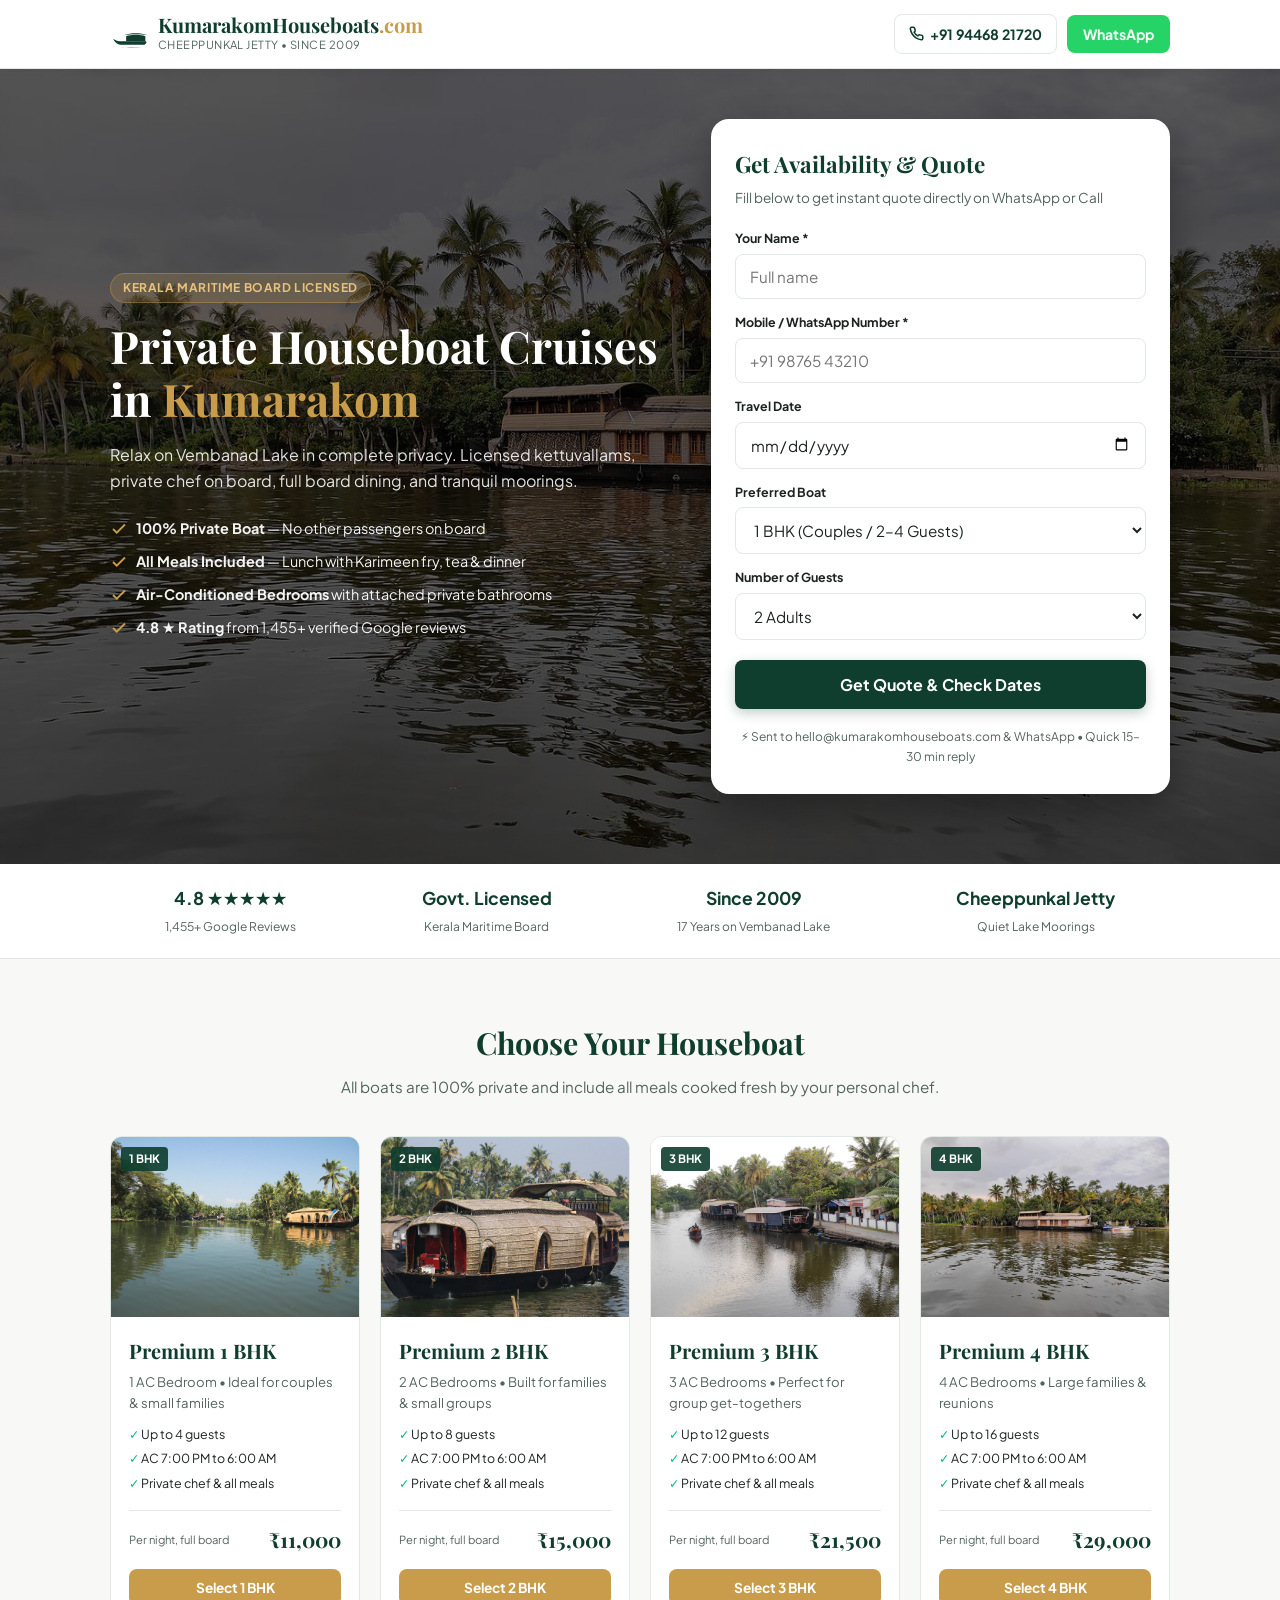
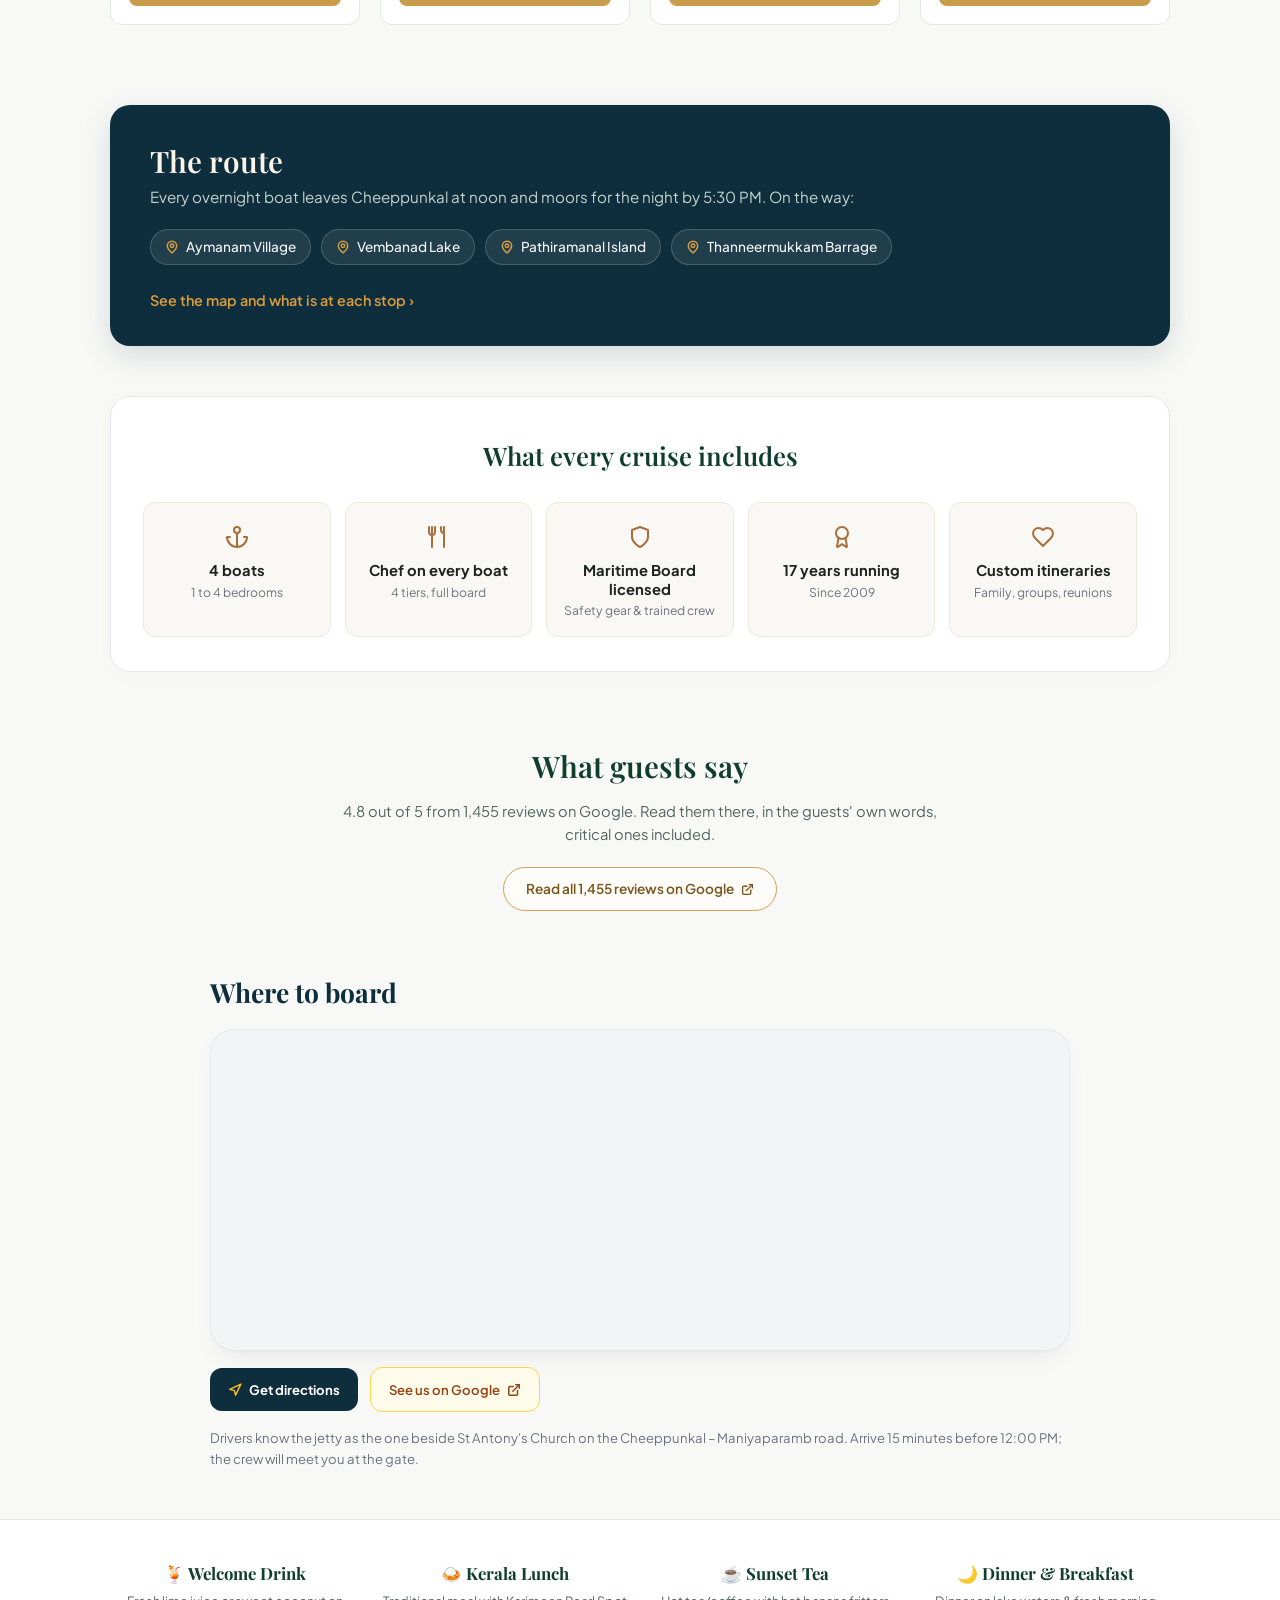
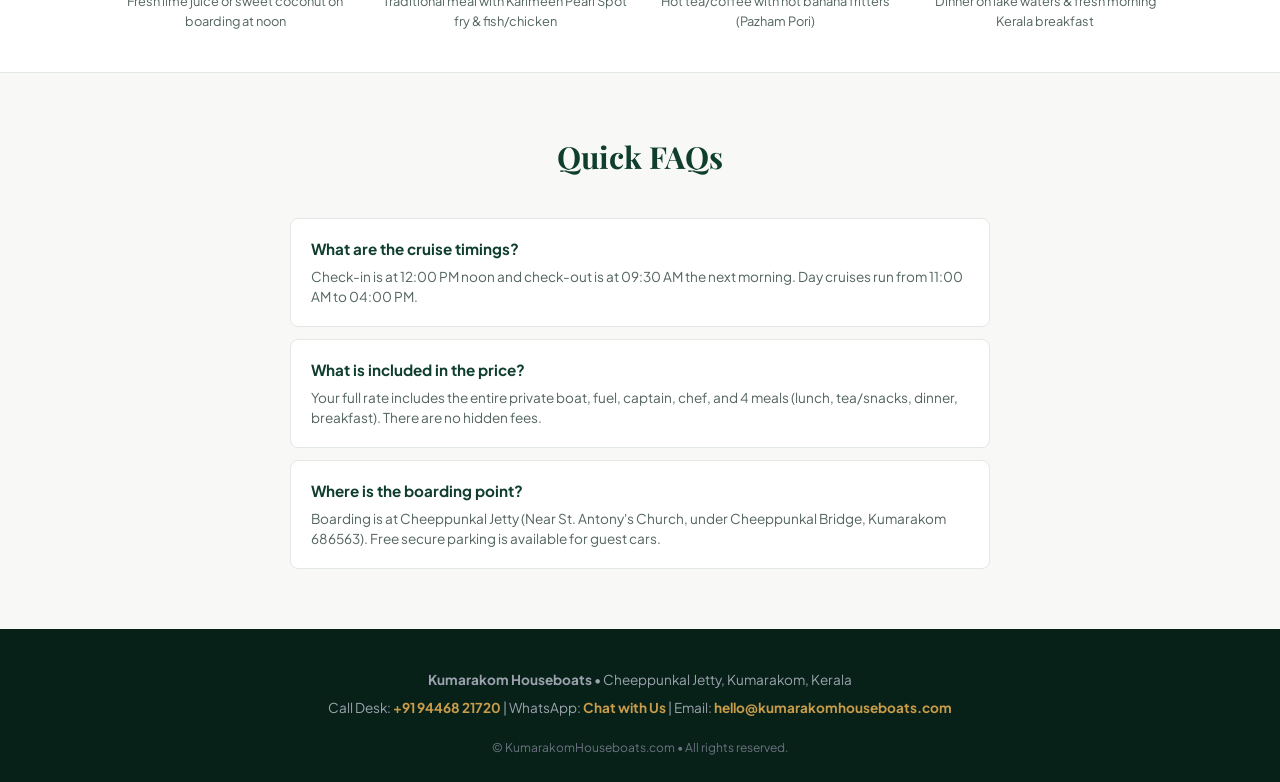
==== commit 43dac178: "Add files via upload" ====
--- a/index.html
+++ b/index.html
@@ -273,6 +273,133 @@
     </div>
   </section>
 
+  <!-- The Route Section -->
+  <section class="route-section">
+    <div class="container">
+      <div class="route-card">
+        <h2 class="route-title">The route</h2>
+        <p class="route-desc">Every overnight boat leaves Cheeppunkal at noon and moors for the night by 5:30 PM. On the way:</p>
+        <div class="route-stops">
+          <span class="route-stop-pill">
+            <svg width="14" height="14" viewBox="0 0 24 24" fill="none" stroke="#D99C3D" stroke-width="2.5" stroke-linecap="round" stroke-linejoin="round"><path d="M20 10c0 6-8 12-8 12s-8-6-8-12a8 8 0 0 1 16 0Z"/><circle cx="12" cy="10" r="3"/></svg>
+            Aymanam Village
+          </span>
+          <span class="route-stop-pill">
+            <svg width="14" height="14" viewBox="0 0 24 24" fill="none" stroke="#D99C3D" stroke-width="2.5" stroke-linecap="round" stroke-linejoin="round"><path d="M20 10c0 6-8 12-8 12s-8-6-8-12a8 8 0 0 1 16 0Z"/><circle cx="12" cy="10" r="3"/></svg>
+            Vembanad Lake
+          </span>
+          <span class="route-stop-pill">
+            <svg width="14" height="14" viewBox="0 0 24 24" fill="none" stroke="#D99C3D" stroke-width="2.5" stroke-linecap="round" stroke-linejoin="round"><path d="M20 10c0 6-8 12-8 12s-8-6-8-12a8 8 0 0 1 16 0Z"/><circle cx="12" cy="10" r="3"/></svg>
+            Pathiramanal Island
+          </span>
+          <span class="route-stop-pill">
+            <svg width="14" height="14" viewBox="0 0 24 24" fill="none" stroke="#D99C3D" stroke-width="2.5" stroke-linecap="round" stroke-linejoin="round"><path d="M20 10c0 6-8 12-8 12s-8-6-8-12a8 8 0 0 1 16 0Z"/><circle cx="12" cy="10" r="3"/></svg>
+            Thanneermukkam Barrage
+          </span>
+        </div>
+        <a href="https://kumarakomhouseboats.com/route" target="_blank" rel="noopener noreferrer" class="route-link">
+          See the map and what is at each stop ›
+        </a>
+      </div>
+    </div>
+  </section>
+
+  <!-- Cruise Inclusions Overview -->
+  <section class="cruise-inclusions-section">
+    <div class="container">
+      <div class="inclusions-overview-card">
+        <h2 class="inclusions-overview-title">What every cruise includes</h2>
+        <div class="overview-features-grid">
+          <div class="overview-feature-box">
+            <div class="overview-feature-icon">
+              <svg width="24" height="24" viewBox="0 0 24 24" fill="none" stroke="#A96F3A" stroke-width="2" stroke-linecap="round" stroke-linejoin="round"><circle cx="12" cy="5" r="3"/><line x1="12" y1="22" x2="12" y2="8"/><path d="M5 12H2a10 10 0 0 0 20 0h-3"/></svg>
+            </div>
+            <strong class="overview-feature-title">4 boats</strong>
+            <span class="overview-feature-sub">1 to 4 bedrooms</span>
+          </div>
+
+          <div class="overview-feature-box">
+            <div class="overview-feature-icon">
+              <svg width="24" height="24" viewBox="0 0 24 24" fill="none" stroke="#A96F3A" stroke-width="2" stroke-linecap="round" stroke-linejoin="round"><path d="M18 2v20M18 8a3 3 0 0 1-3-3V2M6 2v20M3 2v5a3 3 0 0 0 6 0V2"/></svg>
+            </div>
+            <strong class="overview-feature-title">Chef on every boat</strong>
+            <span class="overview-feature-sub">4 tiers, full board</span>
+          </div>
+
+          <div class="overview-feature-box">
+            <div class="overview-feature-icon">
+              <svg width="24" height="24" viewBox="0 0 24 24" fill="none" stroke="#A96F3A" stroke-width="2" stroke-linecap="round" stroke-linejoin="round"><path d="M12 22s8-4 8-10V5l-8-3-8 3v7c0 6 8 10 8 10z"/></svg>
+            </div>
+            <strong class="overview-feature-title">Maritime Board licensed</strong>
+            <span class="overview-feature-sub">Safety gear &amp; trained crew</span>
+          </div>
+
+          <div class="overview-feature-box">
+            <div class="overview-feature-icon">
+              <svg width="24" height="24" viewBox="0 0 24 24" fill="none" stroke="#A96F3A" stroke-width="2" stroke-linecap="round" stroke-linejoin="round"><circle cx="12" cy="8" r="6"/><path d="m15.48 12.89 1.51 8.53a.5.5 0 0 1-.81.47L12 19.2l-4.18 2.69a.5.5 0 0 1-.81-.47l1.51-8.53"/></svg>
+            </div>
+            <strong class="overview-feature-title">17 years running</strong>
+            <span class="overview-feature-sub">Since 2009</span>
+          </div>
+
+          <div class="overview-feature-box">
+            <div class="overview-feature-icon">
+              <svg width="24" height="24" viewBox="0 0 24 24" fill="none" stroke="#A96F3A" stroke-width="2" stroke-linecap="round" stroke-linejoin="round"><path d="M19 14c1.49-1.46 3-3.21 3-5.5A5.5 5.5 0 0 0 16.5 3c-1.76 0-3 .5-4.5 2-1.5-1.5-2.74-2-4.5-2A5.5 5.5 0 0 0 2 8.5c0 2.3 1.5 4.05 3 5.5l7 7Z"/></svg>
+            </div>
+            <strong class="overview-feature-title">Custom itineraries</strong>
+            <span class="overview-feature-sub">Family, groups, reunions</span>
+          </div>
+        </div>
+      </div>
+    </div>
+  </section>
+
+  <!-- What Guests Say Section -->
+  <section class="guests-say-section">
+    <div class="container text-center">
+      <h2 class="guests-say-title">What guests say</h2>
+      <p class="guests-say-desc">
+        4.8 out of 5 from 1,455 reviews on Google. Read them there, in the guests' own words, critical ones included.
+      </p>
+      <a href="https://maps.google.com/?cid=6974055013025505089" target="_blank" rel="noopener noreferrer" class="btn-google-reviews">
+        Read all 1,455 reviews on Google
+        <svg width="13" height="13" viewBox="0 0 24 24" fill="none" stroke="currentColor" stroke-width="2.5" stroke-linecap="round" stroke-linejoin="round"><path d="M18 13v6a2 2 0 0 1-2 2H5a2 2 0 0 1-2-2V8a2 2 0 0 1 2-2h6"/><polyline points="15 3 21 3 21 9"/><line x1="10" y1="14" x2="21" y2="3"/></svg>
+      </a>
+    </div>
+  </section>
+
+  <!-- Where to Board Section -->
+  <section class="boarding-section" id="boarding">
+    <div class="container">
+      <div class="boarding-wrapper">
+        <h2 class="boarding-title">Where to board</h2>
+        <div class="boarding-map-wrap">
+          <iframe
+            title="Map showing Cheeppunkal Jetty, Kumarakom"
+            src="https://www.openstreetmap.org/export/embed.html?bbox=76.4198478%2C9.6284312%2C76.4398478%2C9.6484312&amp;layer=mapnik&amp;marker=9.6384312%2C76.4298478"
+            class="boarding-map-iframe"
+            loading="lazy"
+            referrerpolicy="no-referrer-when-downgrade"
+            allowfullscreen>
+          </iframe>
+        </div>
+        <div class="boarding-actions">
+          <a href="https://maps.app.goo.gl/832j3wQMrko96M438" target="_blank" rel="noopener noreferrer" class="btn-directions">
+            <svg width="14" height="14" viewBox="0 0 24 24" fill="none" stroke="currentColor" stroke-width="2.5" stroke-linecap="round" stroke-linejoin="round" aria-hidden="true"><polygon points="3 11 22 2 13 21 11 13 3 11"/></svg>
+            Get directions
+          </a>
+          <a href="https://maps.app.goo.gl/832j3wQMrko96M438" target="_blank" rel="noopener noreferrer" class="btn-google-map">
+            See us on Google
+            <svg width="14" height="14" viewBox="0 0 24 24" fill="none" stroke="currentColor" stroke-width="2.5" stroke-linecap="round" stroke-linejoin="round" aria-hidden="true"><path d="M18 13v6a2 2 0 0 1-2 2H5a2 2 0 0 1-2-2V8a2 2 0 0 1 2-2h6"/><polyline points="15 3 21 3 21 9"/><line x1="10" y1="14" x2="21" y2="3"/></svg>
+          </a>
+        </div>
+        <p class="boarding-note">
+          Drivers know the jetty as the one beside St Antony's Church on the Cheeppunkal – Maniyaparamb road. Arrive 15 minutes before 12:00 PM; the crew will meet you at the gate.
+        </p>
+      </div>
+    </div>
+  </section>
+
   <!-- Inclusions Strip -->
   <section class="inclusions-strip">
     <div class="container">
--- a/assets/css/styles.css
+++ b/assets/css/styles.css
@@ -766,3 +766,318 @@
   color: var(--color-text-muted);
   margin-top: 4px;
 }
+
+/* ==========================================================================
+   The Route Section (Dark Card)
+   ========================================================================== */
+.route-section {
+  padding: 20px 0 30px;
+}
+
+.route-card {
+  background: #0f2e3d;
+  color: #FFFFFF;
+  border-radius: 20px;
+  padding: 38px 40px 34px;
+  box-shadow: 0 10px 30px rgba(15, 46, 61, 0.15);
+}
+
+@media (max-width: 640px) {
+  .route-card {
+    padding: 26px 20px 24px;
+    border-radius: 16px;
+  }
+}
+
+.route-title {
+  font-family: var(--font-serif);
+  font-size: 1.85rem;
+  font-weight: 600;
+  color: #FAF4E8;
+  margin-bottom: 8px;
+  line-height: 1.2;
+}
+
+.route-desc {
+  font-size: 0.95rem;
+  color: #C2D3CD;
+  margin-bottom: 20px;
+  line-height: 1.5;
+}
+
+.route-stops {
+  display: flex;
+  flex-wrap: wrap;
+  gap: 10px;
+  margin-bottom: 22px;
+}
+
+.route-stop-pill {
+  display: inline-flex;
+  align-items: center;
+  gap: 7px;
+  background: rgba(255, 255, 255, 0.08);
+  border: 1px solid rgba(255, 255, 255, 0.18);
+  color: #F1F5F3;
+  font-size: 0.85rem;
+  font-weight: 500;
+  padding: 6px 14px;
+  border-radius: var(--radius-full);
+}
+
+.route-stop-pill svg {
+  flex-shrink: 0;
+}
+
+.route-link {
+  display: inline-flex;
+  align-items: center;
+  gap: 4px;
+  color: #D99C3D;
+  font-size: 0.9rem;
+  font-weight: 600;
+  transition: var(--transition);
+}
+
+.route-link:hover {
+  color: #F3BC65;
+  text-decoration: underline;
+}
+
+/* ==========================================================================
+   What Every Cruise Includes (5 Feature Boxes)
+   ========================================================================== */
+.cruise-inclusions-section {
+  padding: 20px 0 30px;
+}
+
+.inclusions-overview-card {
+  background: #FFFFFF;
+  border: 1px solid #E5E7EB;
+  border-radius: 20px;
+  padding: 38px 32px 34px;
+  box-shadow: 0 4px 20px rgba(0, 0, 0, 0.02);
+}
+
+@media (max-width: 640px) {
+  .inclusions-overview-card {
+    padding: 26px 18px 22px;
+    border-radius: 16px;
+  }
+}
+
+.inclusions-overview-title {
+  font-family: var(--font-serif);
+  font-size: 1.6rem;
+  font-weight: 600;
+  color: var(--color-primary);
+  text-align: center;
+  margin-bottom: 26px;
+}
+
+.overview-features-grid {
+  display: grid;
+  grid-template-columns: repeat(5, 1fr);
+  gap: 14px;
+}
+
+@media (max-width: 992px) {
+  .overview-features-grid {
+    grid-template-columns: repeat(3, 1fr);
+  }
+}
+
+@media (max-width: 600px) {
+  .overview-features-grid {
+    grid-template-columns: repeat(2, 1fr);
+    gap: 10px;
+  }
+}
+
+.overview-feature-box {
+  background: #FAF8F4;
+  border: 1px solid #EFE8DC;
+  border-radius: 12px;
+  padding: 22px 12px 18px;
+  display: flex;
+  flex-direction: column;
+  align-items: center;
+  text-align: center;
+  gap: 4px;
+  transition: var(--transition);
+}
+
+.overview-feature-box:hover {
+  transform: translateY(-2px);
+  border-color: #DFD3C0;
+  box-shadow: 0 4px 12px rgba(0, 0, 0, 0.04);
+}
+
+.overview-feature-icon {
+  margin-bottom: 8px;
+  display: flex;
+  align-items: center;
+  justify-content: center;
+}
+
+.overview-feature-title {
+  font-size: 0.92rem;
+  font-weight: 700;
+  color: #1C2421;
+  line-height: 1.25;
+}
+
+.overview-feature-sub {
+  font-size: 0.76rem;
+  color: #6B7280;
+  line-height: 1.35;
+}
+
+/* ==========================================================================
+   What Guests Say Section
+   ========================================================================== */
+.guests-say-section {
+  padding: 40px 0 50px;
+  text-align: center;
+}
+
+.guests-say-title {
+  font-family: var(--font-serif);
+  font-size: 1.85rem;
+  font-weight: 600;
+  color: var(--color-primary);
+  margin-bottom: 10px;
+}
+
+.guests-say-desc {
+  font-size: 0.92rem;
+  color: var(--color-text-muted);
+  max-width: 640px;
+  margin: 0 auto 22px;
+  line-height: 1.55;
+}
+
+.btn-google-reviews {
+  display: inline-flex;
+  align-items: center;
+  gap: 7px;
+  padding: 10px 22px;
+  border-radius: var(--radius-full);
+  border: 1.5px solid #D4A359;
+  background: #FFFDF9;
+  color: #7A531C;
+  font-size: 0.85rem;
+  font-weight: 600;
+  transition: var(--transition);
+}
+
+.btn-google-reviews:hover {
+  background: #F8EFE0;
+  border-color: #B58434;
+  color: #583A0E;
+  transform: translateY(-1px);
+}
+
+/* ==========================================================================
+   Where to Board Section (Map & Directions)
+   ========================================================================== */
+.boarding-section {
+  padding: 10px 0 50px;
+}
+
+.boarding-wrapper {
+  max-width: 860px;
+  margin: 0 auto;
+  display: flex;
+  flex-direction: column;
+  gap: 16px;
+}
+
+.boarding-title {
+  font-family: var(--font-serif);
+  font-size: 1.65rem;
+  font-weight: 700;
+  color: #0f2e3d;
+}
+
+.boarding-map-wrap {
+  width: 100%;
+  border-radius: 24px;
+  overflow: hidden;
+  border: 1px solid #E5E7EB;
+  box-shadow: 0 10px 25px -5px rgba(0, 0, 0, 0.05), 0 8px 10px -6px rgba(0, 0, 0, 0.03);
+  background: #F3F4F6;
+  line-height: 0;
+}
+
+.boarding-map-iframe {
+  width: 100%;
+  height: 320px;
+  border: 0;
+  display: block;
+}
+
+@media (max-width: 640px) {
+  .boarding-map-iframe {
+    height: 260px;
+  }
+}
+
+.boarding-actions {
+  display: flex;
+  flex-wrap: wrap;
+  align-items: center;
+  gap: 12px;
+}
+
+.btn-directions {
+  display: inline-flex;
+  align-items: center;
+  gap: 7px;
+  padding: 11px 18px;
+  border-radius: 12px;
+  font-size: 0.82rem;
+  font-weight: 700;
+  color: #FFFFFF;
+  background: #0f2e3d;
+  transition: var(--transition);
+  text-decoration: none;
+}
+
+.btn-directions svg {
+  color: #FBBF24;
+}
+
+.btn-directions:hover {
+  background: #184357;
+  transform: translateY(-1px);
+}
+
+.btn-google-map {
+  display: inline-flex;
+  align-items: center;
+  gap: 7px;
+  padding: 11px 18px;
+  border-radius: 12px;
+  font-size: 0.82rem;
+  font-weight: 600;
+  color: #92400E;
+  background: #FFFBEB;
+  border: 1px solid #FCD34D;
+  transition: var(--transition);
+  text-decoration: none;
+}
+
+.btn-google-map:hover {
+  background: #FEF3C7;
+  border-color: #F59E0B;
+  color: #78350F;
+  transform: translateY(-1px);
+}
+
+.boarding-note {
+  font-size: 0.82rem;
+  color: #6B7280;
+  line-height: 1.55;
+}
+
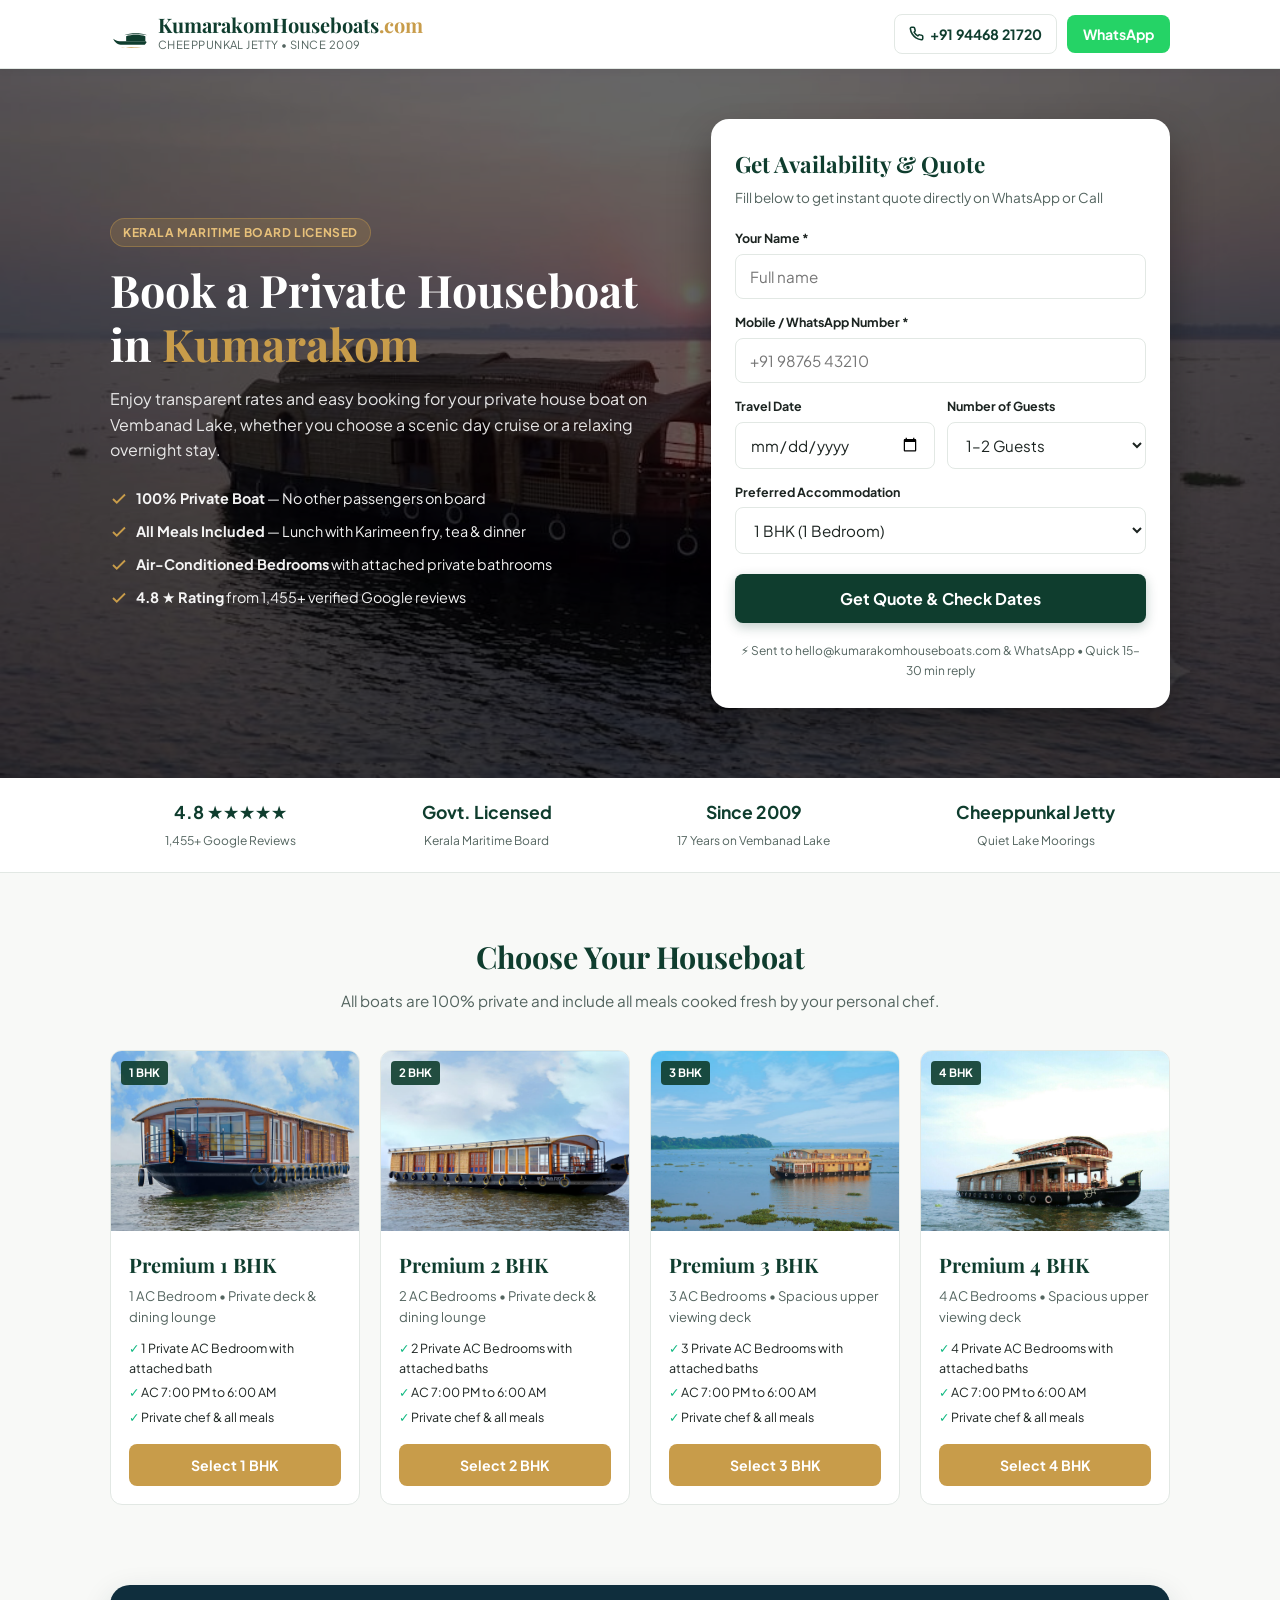
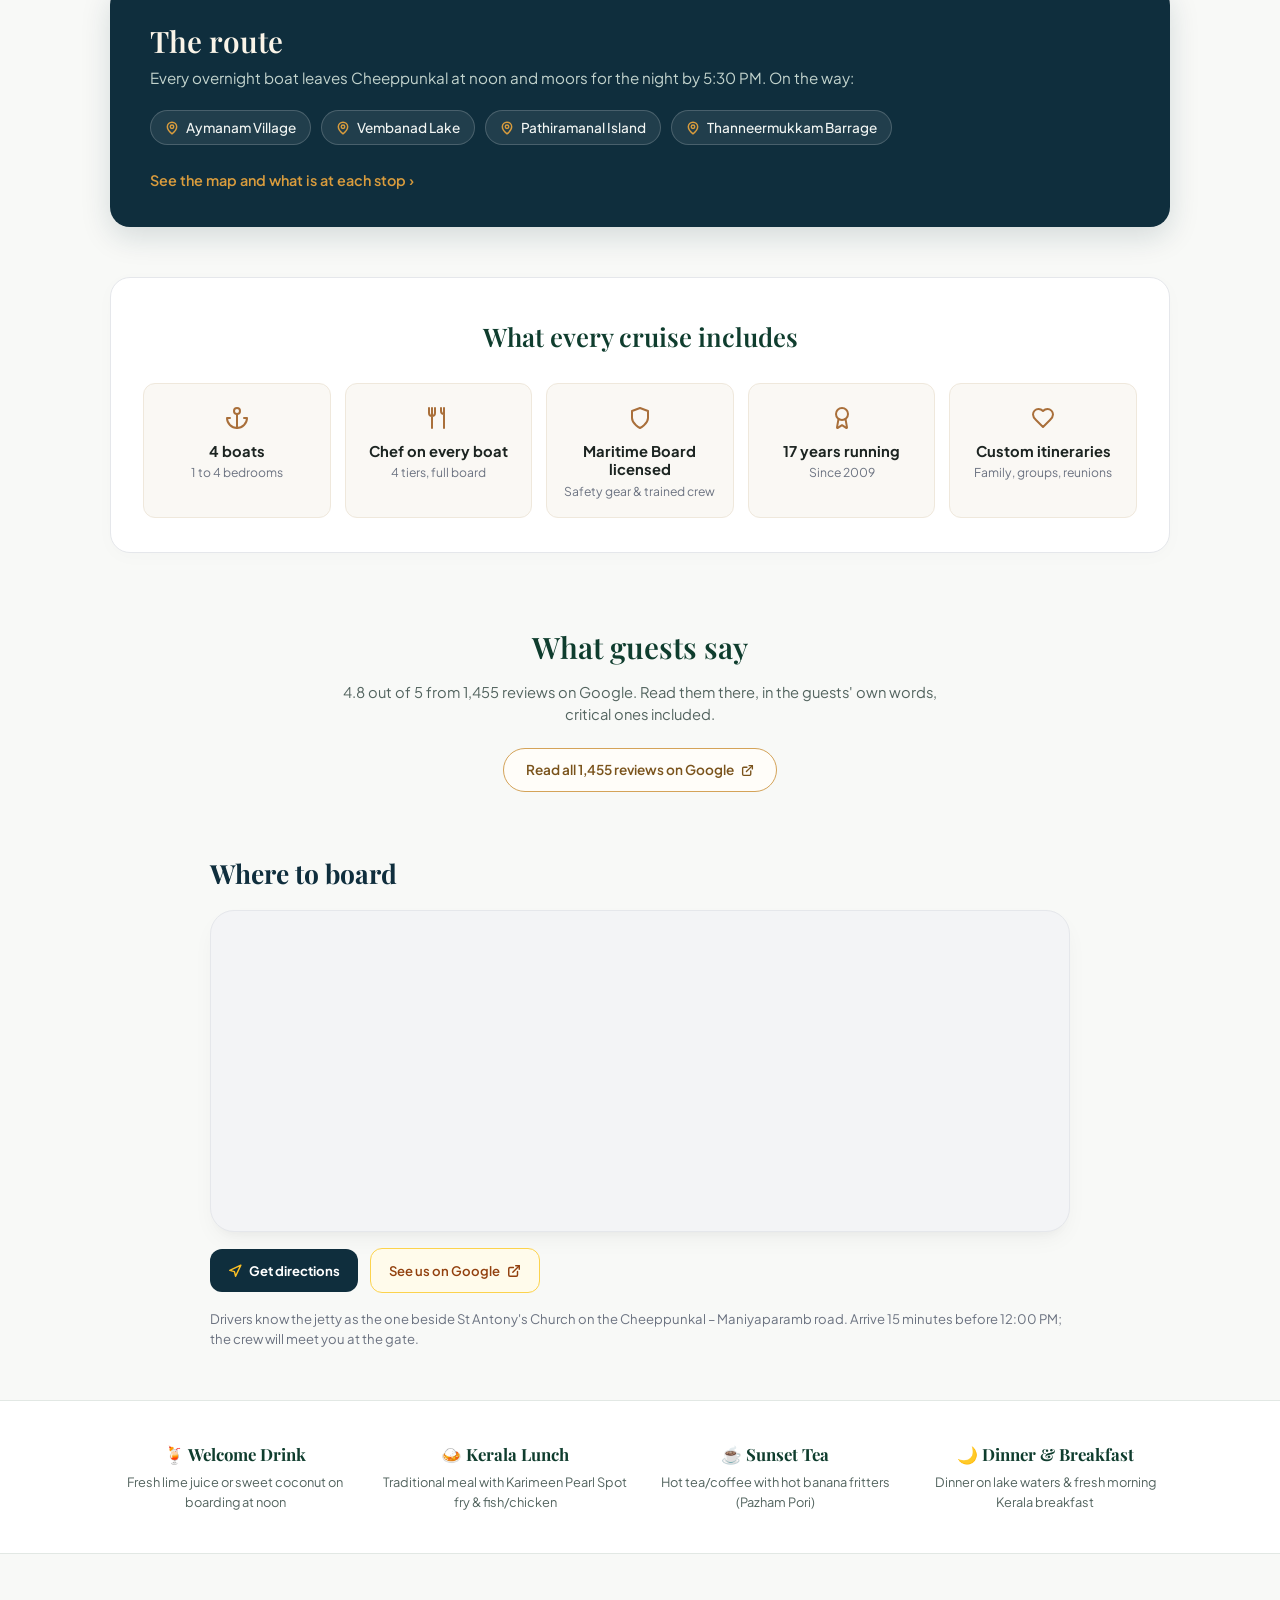
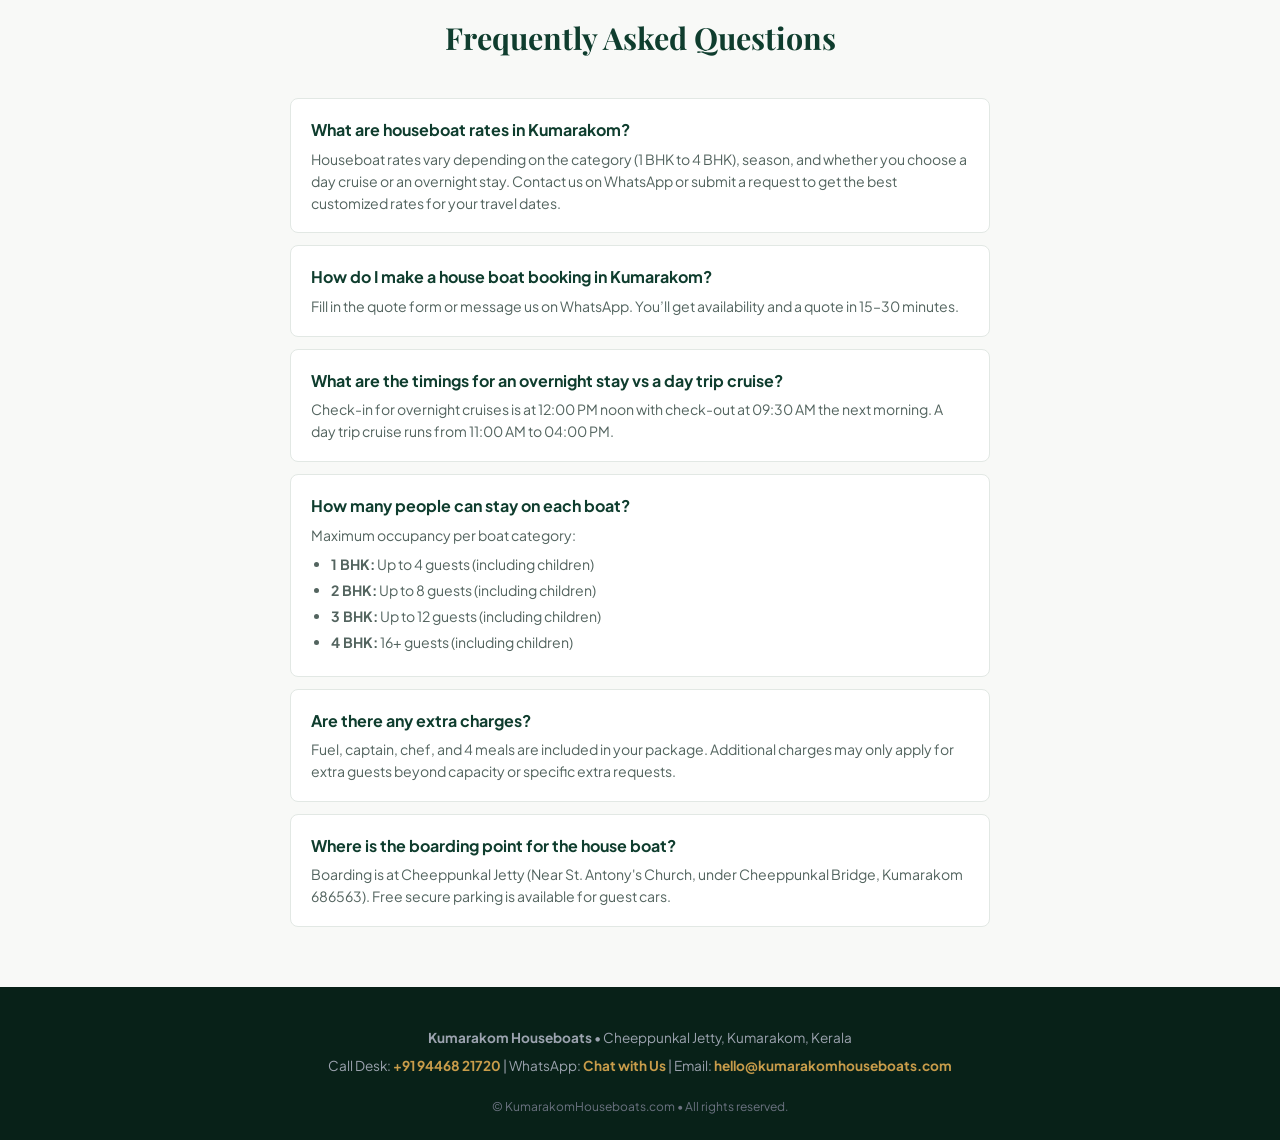
==== commit a4392821: "Add files via upload" ====
--- a/index.html
+++ b/index.html
@@ -3,14 +3,14 @@
 <head>
   <meta charset="UTF-8">
   <meta name="viewport" content="width=device-width, initial-scale=1.0">
-  <title>Kumarakom Houseboats — Book Private Houseboat Cruises on Vembanad Lake</title>
-  <meta name="description" content="Book licensed private kettuvallam houseboats from Cheeppunkal, Kumarakom. 1 to 4 BHK houseboats with chef, full board meals, and quiet lake moorings.">
+  <title>Kumarakom Houseboat Booking | Rates, Day Cruise &amp; Overnight Stay</title>
+  <meta name="description" content="Book private houseboats in Kumarakom. 1–4 BHK options available for day cruise (11 AM–4 PM) and overnight stays. Chef and all meals included. Get an instant quote on WhatsApp.">
   <meta name="theme-color" content="#0F3D2E">
 
   <!-- OpenGraph -->
-  <meta property="og:title" content="Kumarakom Houseboats — Private Houseboat Cruises">
-  <meta property="og:description" content="Private houseboats on Vembanad Lake, Kumarakom. Licensed boats, onboard chef, full board included.">
-  <meta property="og:image" content="assets/images/houseboat-kumarakom-hero.jpg">
+  <meta property="og:title" content="Kumarakom Houseboat Booking | Rates, Day Cruise &amp; Overnight Stay">
+  <meta property="og:description" content="Book private houseboats in Kumarakom. 1–4 BHK options available for day cruise (11 AM–4 PM) and overnight stays. Chef and all meals included. Get an instant quote on WhatsApp.">
+  <meta property="og:image" content="assets/images/hero-bg.jpg">
 
   <!-- Google Fonts -->
   <link rel="preconnect" href="https://fonts.googleapis.com">
@@ -18,6 +18,64 @@
   <link href="https://fonts.googleapis.com/css2?family=Playfair+Display:wght@600;700&family=Plus+Jakarta+Sans:wght@400;500;600;700&display=swap" rel="stylesheet">
 
   <link rel="stylesheet" href="assets/css/styles.css">
+
+  <!-- FAQPage Schema -->
+  <script type="application/ld+json">
+  {
+    "@context": "https://schema.org",
+    "@type": "FAQPage",
+    "mainEntity": [
+      {
+        "@type": "Question",
+        "name": "What are houseboat rates in Kumarakom?",
+        "acceptedAnswer": {
+          "@type": "Answer",
+          "text": "Houseboat rates vary depending on the category (1 BHK to 4 BHK), season, and whether you choose a day cruise or an overnight stay. Contact us on WhatsApp or submit a request to get the best customized rates for your travel dates."
+        }
+      },
+      {
+        "@type": "Question",
+        "name": "How do I make a house boat booking in Kumarakom?",
+        "acceptedAnswer": {
+          "@type": "Answer",
+          "text": "Fill in the quote form or message us on WhatsApp. You’ll get availability and a quote in 15–30 minutes."
+        }
+      },
+      {
+        "@type": "Question",
+        "name": "What are the timings for an overnight stay vs a day trip cruise?",
+        "acceptedAnswer": {
+          "@type": "Answer",
+          "text": "Check-in for overnight cruises is at 12:00 PM noon with check-out at 09:30 AM the next morning. A day trip cruise runs from 11:00 AM to 04:00 PM."
+        }
+      },
+      {
+        "@type": "Question",
+        "name": "How many people can stay on each boat?",
+        "acceptedAnswer": {
+          "@type": "Answer",
+          "text": "1 BHK: Up to 4 guests (including children)\n2 BHK: Up to 8 guests (including children)\n3 BHK: Up to 12 guests (including children)\n4 BHK: 16+ guests (including children)"
+        }
+      },
+      {
+        "@type": "Question",
+        "name": "Are there any extra charges?",
+        "acceptedAnswer": {
+          "@type": "Answer",
+          "text": "Fuel, captain, chef, and 4 meals are included in your package. Additional charges may only apply for extra guests beyond capacity or specific extra requests."
+        }
+      },
+      {
+        "@type": "Question",
+        "name": "Where is the boarding point for the house boat?",
+        "acceptedAnswer": {
+          "@type": "Answer",
+          "text": "Boarding is at Cheeppunkal Jetty (Near St. Antony's Church, under Cheeppunkal Bridge, Kumarakom 686563). Free secure parking is available for guest cars."
+        }
+      }
+    ]
+  }
+  </script>
 </head>
 <body>
 
@@ -52,16 +110,16 @@
   <!-- Hero with Simple Lead Form -->
   <section class="hero" id="lead-section">
     <div class="hero-bg">
-      <img src="assets/images/houseboat-kumarakom-hero.jpg" alt="Houseboat in Kumarakom backwaters" fetchpriority="high">
+      <img src="assets/images/hero-bg.jpg" alt="Houseboat in Kumarakom backwaters" fetchpriority="high">
     </div>
 
     <div class="container hero-content-wrap">
       <!-- Left: Value Prop -->
       <div>
         <span class="hero-badge">Kerala Maritime Board Licensed</span>
-        <h1 class="hero-title">Private Houseboat Cruises in <span>Kumarakom</span></h1>
+        <h1 class="hero-title">Book a Private Houseboat in <span>Kumarakom</span></h1>
         <p class="hero-desc">
-          Relax on Vembanad Lake in complete privacy. Licensed kettuvallams, private chef on board, full board dining, and tranquil moorings.
+          Enjoy transparent rates and easy booking for your private house boat on Vembanad Lake, whether you choose a scenic day cruise or a relaxing overnight stay.
         </p>
 
         <div class="hero-points">
@@ -104,30 +162,32 @@
             <input type="tel" id="guest-phone" name="phone" class="input-field" placeholder="+91 98765 43210" required>
           </div>
 
+          <div class="form-row">
+            <div class="input-group">
+              <label for="travel-date" class="input-label">Travel Date</label>
+              <input type="date" id="travel-date" name="travel_date" class="input-field">
+            </div>
+
+            <div class="input-group">
+              <label for="guest-count" class="input-label">Number of Guests</label>
+              <select id="guest-count" name="guests" class="input-field">
+                <option value="1–2 Guests">1–2 Guests</option>
+                <option value="3–4 Guests">3–4 Guests</option>
+                <option value="5–6 Guests">5–6 Guests</option>
+                <option value="7–10 Guests">7–10 Guests</option>
+                <option value="10+ Guests">10+ Guests</option>
+              </select>
+            </div>
+          </div>
+
           <div class="input-group">
-            <label for="travel-date" class="input-label">Travel Date</label>
-            <input type="date" id="travel-date" name="travel_date" class="input-field">
-          </div>
-
-          <div class="input-group">
-            <label for="boat-choice" class="input-label">Preferred Boat</label>
+            <label for="boat-choice" class="input-label">Preferred Accommodation</label>
             <select id="boat-choice" name="boat" class="input-field">
-              <option value="1 BHK (Couples / 2–4 Guests)">1 BHK (Couples / 2–4 Guests)</option>
-              <option value="2 BHK (Families / Up to 8)">2 BHK (Families / Up to 8)</option>
-              <option value="3 BHK (Groups / Up to 12)">3 BHK (Groups / Up to 12)</option>
-              <option value="4 BHK (Large Groups / Up to 16)">4 BHK (Large Groups / Up to 16)</option>
-              <option value="Day Cruise (11 AM – 4 PM)">Day Cruise (11 AM to 4 PM with Lunch)</option>
-            </select>
-          </div>
-
-          <div class="input-group">
-            <label for="guest-count" class="input-label">Number of Guests</label>
-            <select id="guest-count" name="guests" class="input-field">
-              <option value="2 Adults">2 Adults</option>
-              <option value="3–4 Adults">3–4 Adults</option>
-              <option value="5–6 Adults">5–6 Adults</option>
-              <option value="7–10 Adults">7–10 Adults</option>
-              <option value="10+ Adults">10+ Adults</option>
+              <option value="1 BHK (1 Bedroom)">1 BHK (1 Bedroom)</option>
+              <option value="2 BHK (2 Bedrooms)">2 BHK (2 Bedrooms)</option>
+              <option value="3 BHK (3 Bedrooms)">3 BHK (3 Bedrooms)</option>
+              <option value="4 BHK (4 Bedrooms)">4 BHK (4 Bedrooms)</option>
+              <option value="Day Cruise (11 AM – 4 PM)">Day Cruise (11 AM to 4 PM)</option>
             </select>
           </div>
 
@@ -177,22 +237,18 @@
         <!-- 1 BHK -->
         <div class="card">
           <div class="card-img">
-            <img src="assets/images/houseboat-palm-canal.jpg" alt="1 BHK Houseboat" loading="lazy">
+            <img src="assets/images/1-bhk-houseboat.jpg" alt="1 BHK Houseboat" loading="lazy">
             <span class="card-badge">1 BHK</span>
           </div>
           <div class="card-body">
             <h3 class="card-title">Premium 1 BHK</h3>
-            <p class="card-desc">1 AC Bedroom • Ideal for couples & small families</p>
+            <p class="card-desc">1 AC Bedroom • Private deck & dining lounge</p>
             <ul class="card-features">
-              <li>Up to 4 guests</li>
+              <li>1 Private AC Bedroom with attached bath</li>
               <li>AC 7:00 PM to 6:00 AM</li>
               <li>Private chef & all meals</li>
             </ul>
-            <div class="card-price-box">
-              <span class="card-price-label">Per night, full board</span>
-              <span class="card-price">₹11,000</span>
-            </div>
-            <button type="button" class="btn-select" onclick="openLeadModal('Premium 1 BHK', '1 BHK', '2 Adults')">
+            <button type="button" class="btn-select" onclick="openLeadModal('Premium 1 BHK', '1 BHK', '1–2 Guests')">
               Select 1 BHK
             </button>
           </div>
@@ -201,22 +257,18 @@
         <!-- 2 BHK -->
         <div class="card">
           <div class="card-img">
-            <img src="assets/images/houseboats-vembanad-fleet.jpg" alt="2 BHK Houseboat" loading="lazy">
+            <img src="assets/images/2-bhk-houseboat.jpg" alt="2 BHK Houseboat" loading="lazy">
             <span class="card-badge">2 BHK</span>
           </div>
           <div class="card-body">
             <h3 class="card-title">Premium 2 BHK</h3>
-            <p class="card-desc">2 AC Bedrooms • Built for families & small groups</p>
+            <p class="card-desc">2 AC Bedrooms • Private deck & dining lounge</p>
             <ul class="card-features">
-              <li>Up to 8 guests</li>
+              <li>2 Private AC Bedrooms with attached baths</li>
               <li>AC 7:00 PM to 6:00 AM</li>
               <li>Private chef & all meals</li>
             </ul>
-            <div class="card-price-box">
-              <span class="card-price-label">Per night, full board</span>
-              <span class="card-price">₹15,000</span>
-            </div>
-            <button type="button" class="btn-select" onclick="openLeadModal('Premium 2 BHK', '2 BHK', '3–4 Adults')">
+            <button type="button" class="btn-select" onclick="openLeadModal('Premium 2 BHK', '2 BHK', '3–4 Guests')">
               Select 2 BHK
             </button>
           </div>
@@ -225,22 +277,18 @@
         <!-- 3 BHK -->
         <div class="card">
           <div class="card-img">
-            <img src="assets/images/houseboats-moored-kumarakom.jpg" alt="3 BHK Houseboat" loading="lazy">
+            <img src="assets/images/3-bhk-houseboat.jpg" alt="3 BHK Houseboat" loading="lazy">
             <span class="card-badge">3 BHK</span>
           </div>
           <div class="card-body">
             <h3 class="card-title">Premium 3 BHK</h3>
-            <p class="card-desc">3 AC Bedrooms • Perfect for group get-togethers</p>
+            <p class="card-desc">3 AC Bedrooms • Spacious upper viewing deck</p>
             <ul class="card-features">
-              <li>Up to 12 guests</li>
+              <li>3 Private AC Bedrooms with attached baths</li>
               <li>AC 7:00 PM to 6:00 AM</li>
               <li>Private chef & all meals</li>
             </ul>
-            <div class="card-price-box">
-              <span class="card-price-label">Per night, full board</span>
-              <span class="card-price">₹21,500</span>
-            </div>
-            <button type="button" class="btn-select" onclick="openLeadModal('Premium 3 BHK', '3 BHK', '5–6 Adults')">
+            <button type="button" class="btn-select" onclick="openLeadModal('Premium 3 BHK', '3 BHK', '5–6 Guests')">
               Select 3 BHK
             </button>
           </div>
@@ -249,22 +297,18 @@
         <!-- 4 BHK -->
         <div class="card">
           <div class="card-img">
-            <img src="assets/images/houseboat-kumarakom-hero.jpg" alt="4 BHK Houseboat" loading="lazy">
+            <img src="assets/images/4-bhk-houseboat.jpg" alt="4 BHK Houseboat" loading="lazy">
             <span class="card-badge">4 BHK</span>
           </div>
           <div class="card-body">
             <h3 class="card-title">Premium 4 BHK</h3>
-            <p class="card-desc">4 AC Bedrooms • Large families & reunions</p>
+            <p class="card-desc">4 AC Bedrooms • Spacious upper viewing deck</p>
             <ul class="card-features">
-              <li>Up to 16 guests</li>
+              <li>4 Private AC Bedrooms with attached baths</li>
               <li>AC 7:00 PM to 6:00 AM</li>
               <li>Private chef & all meals</li>
             </ul>
-            <div class="card-price-box">
-              <span class="card-price-label">Per night, full board</span>
-              <span class="card-price">₹29,000</span>
-            </div>
-            <button type="button" class="btn-select" onclick="openLeadModal('Premium 4 BHK', '4 BHK', '7–10 Adults')">
+            <button type="button" class="btn-select" onclick="openLeadModal('Premium 4 BHK', '4 BHK', '7–10 Guests')">
               Select 4 BHK
             </button>
           </div>
@@ -424,26 +468,47 @@
     </div>
   </section>
 
-  <!-- Simple FAQ -->
-  <section class="simple-section">
+  <!-- Frequently Asked Questions -->
+  <section class="simple-section" id="faq">
     <div class="container">
       <div class="section-head">
-        <h2>Quick FAQs</h2>
+        <h2>Frequently Asked Questions</h2>
       </div>
 
       <div class="simple-faq">
         <div class="faq-card">
-          <h4>What are the cruise timings?</h4>
-          <p>Check-in is at 12:00 PM noon and check-out is at 09:30 AM the next morning. Day cruises run from 11:00 AM to 04:00 PM.</p>
+          <h3>What are houseboat rates in Kumarakom?</h3>
+          <p>Houseboat rates vary depending on the category (1 BHK to 4 BHK), season, and whether you choose a day cruise or an overnight stay. Contact us on WhatsApp or submit a request to get the best customized rates for your travel dates.</p>
         </div>
 
         <div class="faq-card">
-          <h4>What is included in the price?</h4>
-          <p>Your full rate includes the entire private boat, fuel, captain, chef, and 4 meals (lunch, tea/snacks, dinner, breakfast). There are no hidden fees.</p>
+          <h3>How do I make a house boat booking in Kumarakom?</h3>
+          <p>Fill in the quote form or message us on WhatsApp. You’ll get availability and a quote in 15–30 minutes.</p>
         </div>
 
         <div class="faq-card">
-          <h4>Where is the boarding point?</h4>
+          <h3>What are the timings for an overnight stay vs a day trip cruise?</h3>
+          <p>Check-in for overnight cruises is at 12:00 PM noon with check-out at 09:30 AM the next morning. A day trip cruise runs from 11:00 AM to 04:00 PM.</p>
+        </div>
+
+        <div class="faq-card">
+          <h3>How many people can stay on each boat?</h3>
+          <p>Maximum occupancy per boat category:</p>
+          <ul>
+            <li><strong>1 BHK:</strong> Up to 4 guests (including children)</li>
+            <li><strong>2 BHK:</strong> Up to 8 guests (including children)</li>
+            <li><strong>3 BHK:</strong> Up to 12 guests (including children)</li>
+            <li><strong>4 BHK:</strong> 16+ guests (including children)</li>
+          </ul>
+        </div>
+
+        <div class="faq-card">
+          <h3>Are there any extra charges?</h3>
+          <p>Fuel, captain, chef, and 4 meals are included in your package. Additional charges may only apply for extra guests beyond capacity or specific extra requests.</p>
+        </div>
+
+        <div class="faq-card">
+          <h3>Where is the boarding point for the house boat?</h3>
           <p>Boarding is at Cheeppunkal Jetty (Near St. Antony's Church, under Cheeppunkal Bridge, Kumarakom 686563). Free secure parking is available for guest cars.</p>
         </div>
       </div>
@@ -501,20 +566,22 @@
           <input type="tel" id="modal-guest-phone" name="phone" class="input-field" placeholder="+91 98765 43210" required>
         </div>
 
-        <div class="input-group">
-          <label for="modal-travel-date" class="input-label">Travel Date</label>
-          <input type="date" id="modal-travel-date" name="travel_date" class="input-field">
-        </div>
-
-        <div class="input-group">
-          <label for="modal-guest-count" class="input-label">Number of Guests</label>
-          <select id="modal-guest-count" name="guests" class="input-field">
-            <option value="2 Adults">2 Adults</option>
-            <option value="3–4 Adults">3–4 Adults</option>
-            <option value="5–6 Adults">5–6 Adults</option>
-            <option value="7–10 Adults">7–10 Adults</option>
-            <option value="10+ Adults">10+ Adults</option>
-          </select>
+        <div class="form-row">
+          <div class="input-group">
+            <label for="modal-travel-date" class="input-label">Travel Date</label>
+            <input type="date" id="modal-travel-date" name="travel_date" class="input-field">
+          </div>
+
+          <div class="input-group">
+            <label for="modal-guest-count" class="input-label">Number of Guests</label>
+            <select id="modal-guest-count" name="guests" class="input-field">
+              <option value="1–2 Guests">1–2 Guests</option>
+              <option value="3–4 Guests">3–4 Guests</option>
+              <option value="5–6 Guests">5–6 Guests</option>
+              <option value="7–10 Guests">7–10 Guests</option>
+              <option value="10+ Guests">10+ Guests</option>
+            </select>
+          </div>
         </div>
 
         <button type="submit" class="btn-submit">
--- a/assets/css/styles.css
+++ b/assets/css/styles.css
@@ -307,6 +307,19 @@
   gap: 14px;
 }
 
+.form-row {
+  display: grid;
+  grid-template-columns: 1fr 1fr;
+  gap: 12px;
+}
+
+@media (max-width: 480px) {
+  .form-row {
+    grid-template-columns: 1fr;
+    gap: 14px;
+  }
+}
+
 .input-group {
   display: flex;
   flex-direction: column;
@@ -507,33 +520,16 @@
 }
 
 .card-price-box {
-  margin-top: auto;
-  border-top: 1px solid var(--color-border);
-  padding-top: 12px;
-  display: flex;
-  justify-content: space-between;
-  align-items: center;
-  margin-bottom: 12px;
-}
-
-.card-price-label {
-  font-size: 0.7rem;
-  color: var(--color-text-muted);
-}
-
-.card-price {
-  font-family: var(--font-serif);
-  font-size: 1.3rem;
-  font-weight: 700;
-  color: var(--color-primary);
+  display: none;
 }
 
 .btn-select {
   width: 100%;
-  padding: 10px;
+  margin-top: auto;
+  padding: 12px 14px;
   background: var(--color-gold);
   color: #FFFFFF;
-  font-size: 0.85rem;
+  font-size: 0.88rem;
   font-weight: 700;
   border-radius: var(--radius-sm);
   text-align: center;
@@ -542,6 +538,7 @@
 
 .btn-select:hover {
   background: var(--color-gold-hover);
+  transform: translateY(-1px);
 }
 
 /* Meals & Inclusions */
@@ -596,16 +593,29 @@
   padding: 18px 20px;
 }
 
+.faq-card h3,
 .faq-card h4 {
-  font-size: 0.95rem;
+  font-size: 1rem;
+  font-weight: 700;
   color: var(--color-primary);
   margin-bottom: 6px;
 }
 
 .faq-card p {
-  font-size: 0.85rem;
-  color: var(--color-text-muted);
-  line-height: 1.5;
+  font-size: 0.88rem;
+  color: var(--color-text-muted);
+  line-height: 1.55;
+}
+
+.faq-card ul {
+  margin: 8px 0 0 20px;
+  font-size: 0.88rem;
+  color: var(--color-text-muted);
+  line-height: 1.55;
+}
+
+.faq-card li {
+  margin-bottom: 4px;
 }
 
 /* Footer */
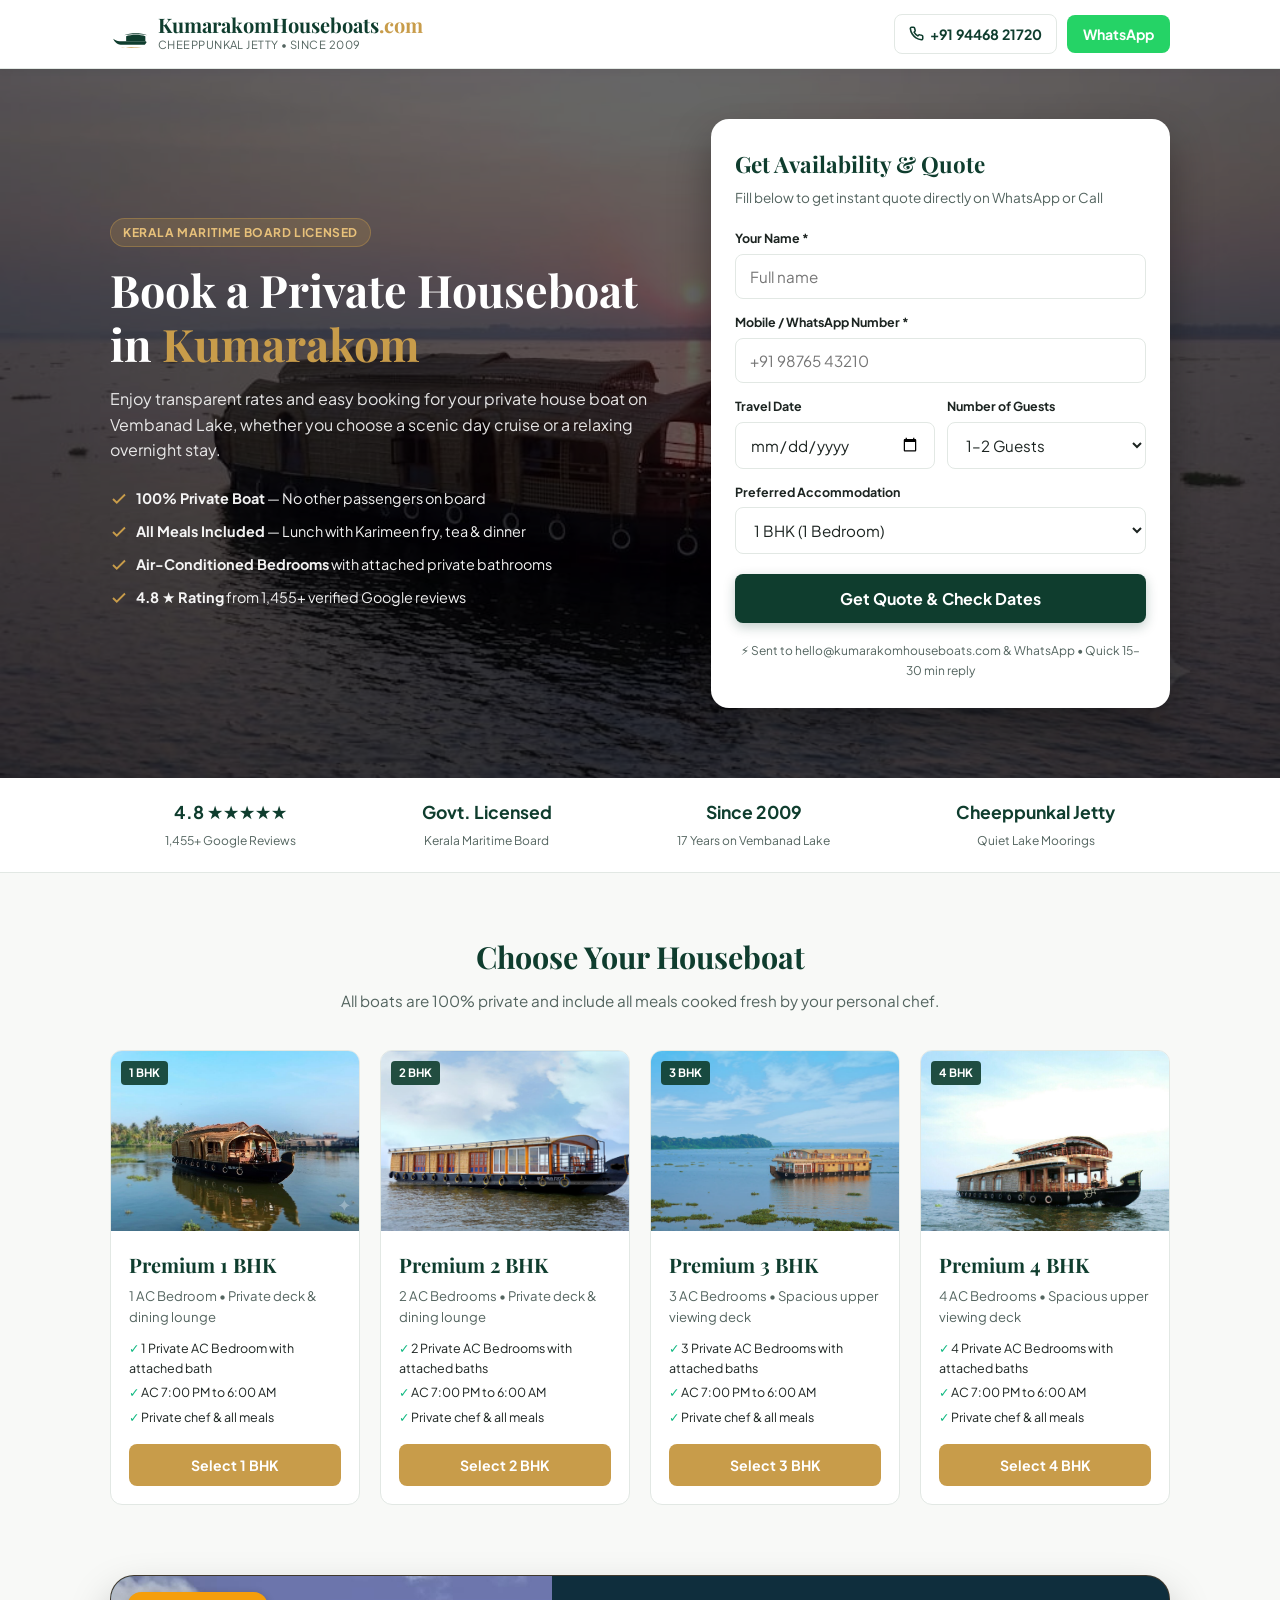
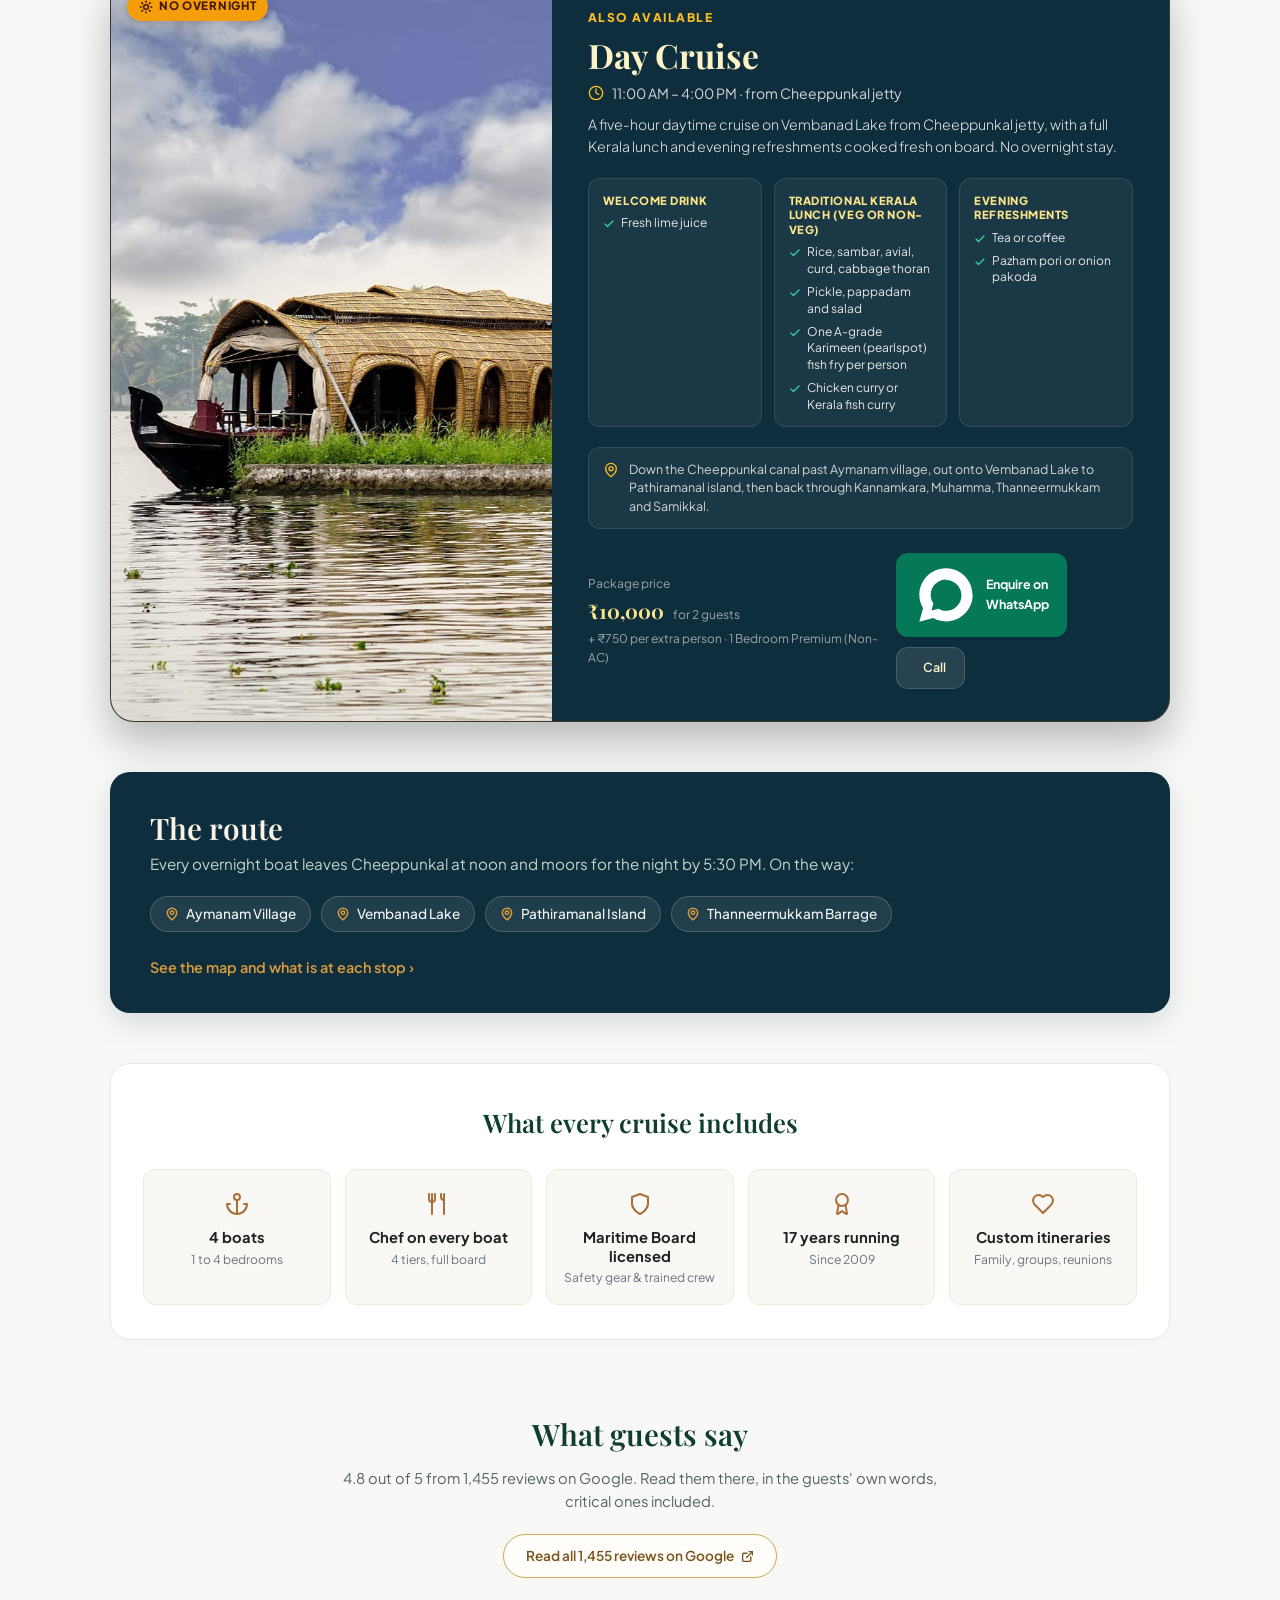
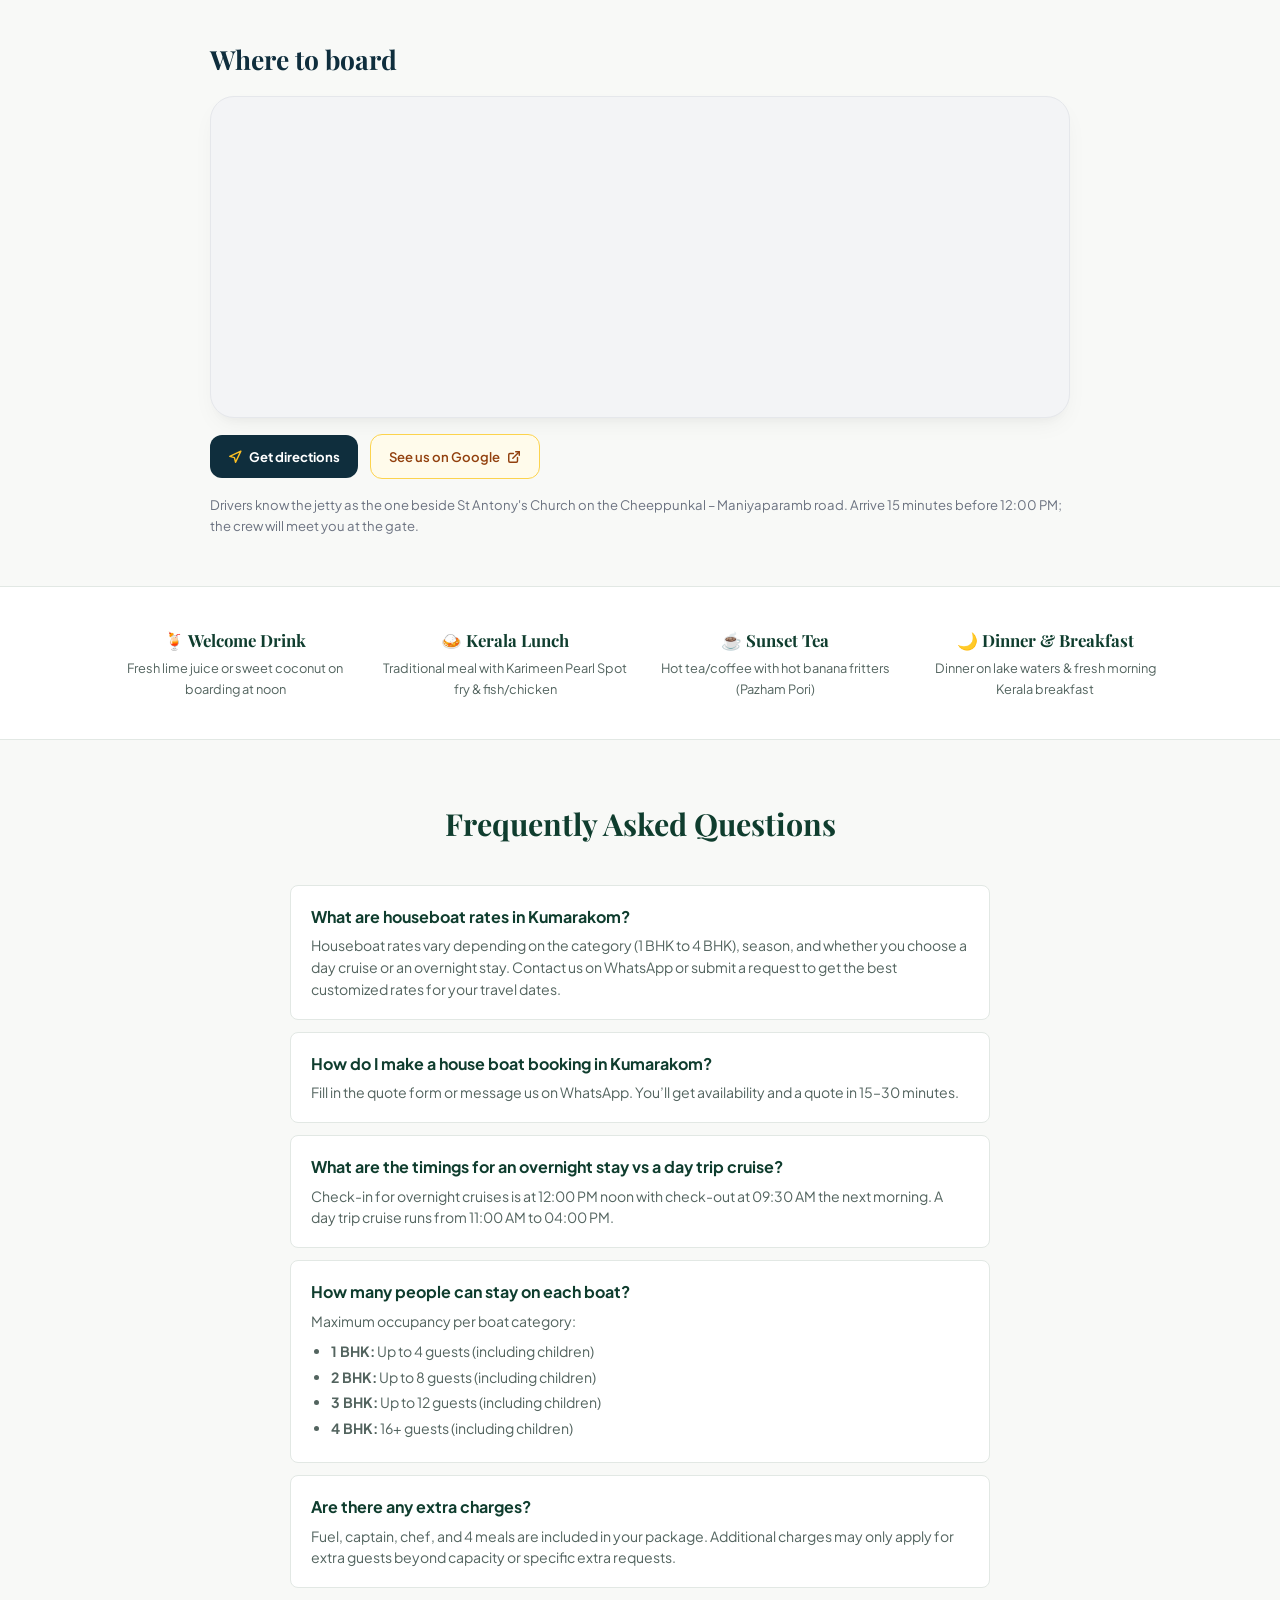
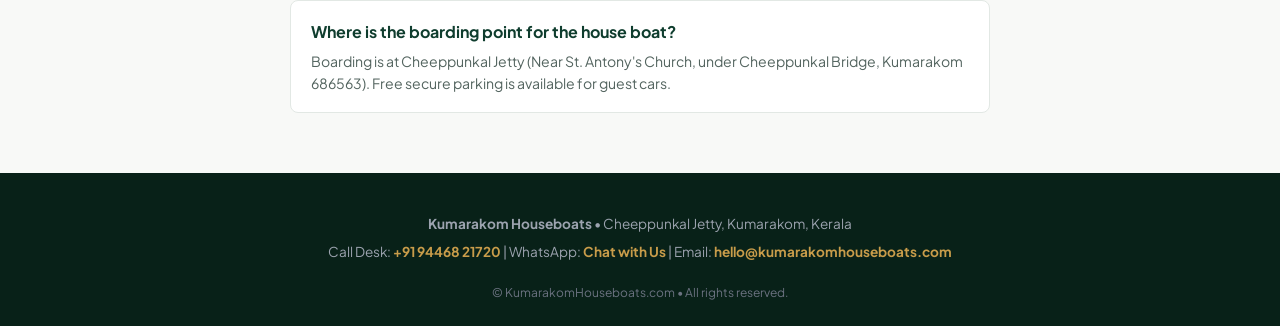
==== commit 35604efa: "Add files via upload" ====
--- a/index.html
+++ b/index.html
@@ -151,6 +151,7 @@
           <input type="hidden" name="_subject" value="New Houseboat Enquiry - Kumarakom Houseboats">
           <input type="hidden" name="_template" value="table">
           <input type="hidden" name="_captcha" value="false">
+          <input type="hidden" name="_next" value="https://kumarakomhouseboats.com/success.html">
 
           <div class="input-group">
             <label for="guest-name" class="input-label">Your Name *</label>
@@ -311,6 +312,114 @@
             <button type="button" class="btn-select" onclick="openLeadModal('Premium 4 BHK', '4 BHK', '7–10 Guests')">
               Select 4 BHK
             </button>
+          </div>
+        </div>
+      </div>
+    </div>
+  </section>
+
+  <!-- Day Cruise Section -->
+  <section class="day-cruise-section" id="day-cruise">
+    <div class="container">
+      <div class="day-cruise-card">
+        <!-- Image Column -->
+        <div class="day-cruise-img-col">
+          <img src="assets/images/day-cruise.jpg" alt="A Kerala houseboat cruising Vembanad Lake in daylight" class="day-cruise-img" loading="lazy">
+          <span class="day-cruise-badge">
+            <svg viewBox="0 0 24 24" fill="none" stroke="currentColor" stroke-width="2.5" stroke-linecap="round" stroke-linejoin="round" aria-hidden="true"><circle cx="12" cy="12" r="4"/><path d="M12 2v2"/><path d="M12 20v2"/><path d="m4.93 4.93 1.41 1.41"/><path d="m17.66 17.66 1.41 1.41"/><path d="M2 12h2"/><path d="M20 12h2"/><path d="m6.34 17.66-1.41 1.41"/><path d="m19.07 4.93-1.41 1.41"/></svg>
+            No overnight
+          </span>
+        </div>
+
+        <!-- Content Column -->
+        <div class="day-cruise-content">
+          <div class="day-cruise-head">
+            <span class="day-cruise-eyebrow">Also available</span>
+            <h2 class="day-cruise-title">Day Cruise</h2>
+            <p class="day-cruise-timing">
+              <svg viewBox="0 0 24 24" fill="none" stroke="currentColor" stroke-width="2" stroke-linecap="round" stroke-linejoin="round" aria-hidden="true"><circle cx="12" cy="12" r="10"/><polyline points="12 6 12 12 16 14"/></svg>
+              <span>11:00 AM – 4:00 PM · from Cheeppunkal jetty</span>
+            </p>
+            <p class="day-cruise-summary">
+              A five-hour daytime cruise on Vembanad Lake from Cheeppunkal jetty, with a full Kerala lunch and evening refreshments cooked fresh on board. No overnight stay.
+            </p>
+          </div>
+
+          <!-- Inclusions Grid -->
+          <div class="day-cruise-inclusions-grid">
+            <div class="day-cruise-inc-card">
+              <span class="day-cruise-inc-heading">Welcome drink</span>
+              <ul class="day-cruise-inc-list">
+                <li>
+                  <svg viewBox="0 0 24 24" fill="none" stroke="currentColor" stroke-width="2.5" stroke-linecap="round" stroke-linejoin="round" aria-hidden="true"><polyline points="20 6 9 17 4 12"/></svg>
+                  <span>Fresh lime juice</span>
+                </li>
+              </ul>
+            </div>
+
+            <div class="day-cruise-inc-card">
+              <span class="day-cruise-inc-heading">Traditional Kerala lunch (veg or non-veg)</span>
+              <ul class="day-cruise-inc-list">
+                <li>
+                  <svg viewBox="0 0 24 24" fill="none" stroke="currentColor" stroke-width="2.5" stroke-linecap="round" stroke-linejoin="round" aria-hidden="true"><polyline points="20 6 9 17 4 12"/></svg>
+                  <span>Rice, sambar, avial, curd, cabbage thoran</span>
+                </li>
+                <li>
+                  <svg viewBox="0 0 24 24" fill="none" stroke="currentColor" stroke-width="2.5" stroke-linecap="round" stroke-linejoin="round" aria-hidden="true"><polyline points="20 6 9 17 4 12"/></svg>
+                  <span>Pickle, pappadam and salad</span>
+                </li>
+                <li>
+                  <svg viewBox="0 0 24 24" fill="none" stroke="currentColor" stroke-width="2.5" stroke-linecap="round" stroke-linejoin="round" aria-hidden="true"><polyline points="20 6 9 17 4 12"/></svg>
+                  <span>One A-grade Karimeen (pearlspot) fish fry per person</span>
+                </li>
+                <li>
+                  <svg viewBox="0 0 24 24" fill="none" stroke="currentColor" stroke-width="2.5" stroke-linecap="round" stroke-linejoin="round" aria-hidden="true"><polyline points="20 6 9 17 4 12"/></svg>
+                  <span>Chicken curry or Kerala fish curry</span>
+                </li>
+              </ul>
+            </div>
+
+            <div class="day-cruise-inc-card">
+              <span class="day-cruise-inc-heading">Evening refreshments</span>
+              <ul class="day-cruise-inc-list">
+                <li>
+                  <svg viewBox="0 0 24 24" fill="none" stroke="currentColor" stroke-width="2.5" stroke-linecap="round" stroke-linejoin="round" aria-hidden="true"><polyline points="20 6 9 17 4 12"/></svg>
+                  <span>Tea or coffee</span>
+                </li>
+                <li>
+                  <svg viewBox="0 0 24 24" fill="none" stroke="currentColor" stroke-width="2.5" stroke-linecap="round" stroke-linejoin="round" aria-hidden="true"><polyline points="20 6 9 17 4 12"/></svg>
+                  <span>Pazham pori or onion pakoda</span>
+                </li>
+              </ul>
+            </div>
+          </div>
+
+          <!-- Route Summary Strip -->
+          <div class="day-cruise-route">
+            <svg viewBox="0 0 24 24" fill="none" stroke="currentColor" stroke-width="2" stroke-linecap="round" stroke-linejoin="round" aria-hidden="true"><path d="M20 10c0 6-8 12-8 12s-8-6-8-12a8 8 0 0 1 16 0Z"/><circle cx="12" cy="10" r="3"/></svg>
+            <span>Down the Cheeppunkal canal past Aymanam village, out onto Vembanad Lake to Pathiramanal island, then back through Kannamkara, Muhamma, Thanneermukkam and Samikkal.</span>
+          </div>
+
+          <!-- Price & Actions Footer -->
+          <div class="day-cruise-footer">
+            <div class="day-cruise-price-block">
+              <span class="day-cruise-price-label">Package price</span>
+              <div class="day-cruise-price-val">
+                ₹10,000 <span class="day-cruise-price-guests">for 2 guests</span>
+              </div>
+              <span class="day-cruise-price-note">+ ₹750 per extra person · 1 Bedroom Premium (Non-AC)</span>
+            </div>
+
+            <div class="day-cruise-actions">
+              <a href="https://wa.me/919446821720?text=Hello%20Kumarakom%20Houseboats%2C%20I%20would%20like%20to%20book%20the%20Day%20Cruise%20(1%20Bedroom%20Premium%20Non-AC).%20Timing%3A%2011%3A00%20AM%20%E2%80%93%204%3A00%20PM." target="_blank" rel="noopener noreferrer" class="btn-day-wa">
+                <svg viewBox="0 0 24 24" fill="currentColor" aria-hidden="true"><path d="M12.031 6.172c-3.181 0-5.767 2.586-5.768 5.766-.001 1.298.38 2.27 1.019 3.287l-.711 2.598 2.669-.699c.969.54 1.761.814 2.791.814 3.181 0 5.768-2.587 5.768-5.766 0-3.18-2.586-5.766-5.768-5.766zm9.969 5.766c0 5.503-4.467 9.97-9.969 9.97-1.745 0-3.385-.453-4.818-1.246l-5.213 1.366 1.39-5.083c-.89-1.488-1.39-3.23-1.39-5.007 0-5.503 4.467-9.97 9.969-9.97 5.502 0 9.969 4.467 9.969 9.97z"/></svg>
+                <span>Enquire on WhatsApp</span>
+              </a>
+              <a href="tel:+919446821720" class="btn-day-call">
+                <svg viewBox="0 0 24 24" fill="none" stroke="currentColor" stroke-width="2" stroke-linecap="round" stroke-linejoin="round" aria-hidden="true"><path d="M22 16.92v3a2 2 0 0 1-2.18 2 19.79 19.79 0 0 1-8.63-3.07 19.5 19.5 0 0 1-6-6 19.79 19.79 0 0 1-3.07-8.67A2 2 0 0 1 4.11 2h3a2 2 0 0 1 2 1.72 12.84 12.84 0 0 0 .7 2.81 2 2 0 0 1-.45 2.11L8.09 9.91a16 16 0 0 0 6 6l1.27-1.27a2 2 0 0 1 2.11-.45 12.84 12.84 0 0 0 2.81.7A2 2 0 0 1 22 16.92z"/></svg>
+                <span>Call</span>
+              </a>
+            </div>
           </div>
         </div>
       </div>
@@ -554,6 +663,7 @@
         <input type="hidden" name="_subject" value="New Houseboat Modal Enquiry - Kumarakom Houseboats">
         <input type="hidden" name="_template" value="table">
         <input type="hidden" name="_captcha" value="false">
+        <input type="hidden" name="_next" value="https://kumarakomhouseboats.com/success.html">
         <input type="hidden" id="modal-boat-choice" name="boat" value="Premium 1 BHK">
 
         <div class="input-group">
--- a/assets/css/styles.css
+++ b/assets/css/styles.css
@@ -778,6 +778,296 @@
 }
 
 /* ==========================================================================
+   Day Cruise Section
+   ========================================================================== */
+.day-cruise-section {
+  padding: 10px 0 30px;
+}
+
+.day-cruise-card {
+  background: #0f2e3d;
+  color: #FFFFFF;
+  border-radius: 24px;
+  overflow: hidden;
+  box-shadow: 0 20px 40px rgba(0, 0, 0, 0.25);
+  border: 1px solid rgba(180, 83, 9, 0.3);
+  display: grid;
+  grid-template-columns: 1fr;
+}
+
+@media (min-width: 992px) {
+  .day-cruise-card {
+    grid-template-columns: 5fr 7fr;
+  }
+}
+
+.day-cruise-img-col {
+  position: relative;
+  min-height: 280px;
+  background: #1c1917;
+}
+
+.day-cruise-img {
+  width: 100%;
+  height: 100%;
+  object-fit: cover;
+  display: block;
+}
+
+.day-cruise-badge {
+  position: absolute;
+  top: 16px;
+  left: 16px;
+  background: #F59E0B;
+  color: #451A03;
+  font-size: 0.72rem;
+  font-weight: 800;
+  padding: 5px 12px;
+  border-radius: 9999px;
+  text-transform: uppercase;
+  letter-spacing: 0.06em;
+  display: inline-flex;
+  align-items: center;
+  gap: 6px;
+  box-shadow: 0 2px 8px rgba(0, 0, 0, 0.2);
+}
+
+.day-cruise-badge svg {
+  width: 14px;
+  height: 14px;
+}
+
+.day-cruise-content {
+  padding: 32px 36px;
+  display: flex;
+  flex-direction: column;
+  gap: 20px;
+}
+
+@media (max-width: 640px) {
+  .day-cruise-content {
+    padding: 24px 20px;
+    gap: 18px;
+  }
+}
+
+.day-cruise-head {
+  display: flex;
+  flex-direction: column;
+  gap: 8px;
+}
+
+.day-cruise-eyebrow {
+  font-size: 0.75rem;
+  font-weight: 800;
+  text-transform: uppercase;
+  letter-spacing: 0.12em;
+  color: #FBBF24;
+}
+
+.day-cruise-title {
+  font-family: var(--font-serif);
+  font-size: 2.1rem;
+  font-weight: 700;
+  color: #FEF3C7;
+  line-height: 1.15;
+  margin: 0;
+}
+
+.day-cruise-timing {
+  display: flex;
+  align-items: center;
+  gap: 8px;
+  font-size: 0.88rem;
+  color: #D1D5DB;
+  margin: 0;
+}
+
+.day-cruise-timing svg {
+  width: 16px;
+  height: 16px;
+  color: #FBBF24;
+  flex-shrink: 0;
+}
+
+.day-cruise-summary {
+  font-size: 0.88rem;
+  font-weight: 300;
+  line-height: 1.6;
+  color: #E5E7EB;
+  margin: 0;
+}
+
+.day-cruise-inclusions-grid {
+  display: grid;
+  grid-template-columns: 1fr;
+  gap: 12px;
+}
+
+@media (min-width: 640px) {
+  .day-cruise-inclusions-grid {
+    grid-template-columns: repeat(3, 1fr);
+  }
+}
+
+.day-cruise-inc-card {
+  background: rgba(255, 255, 255, 0.05);
+  border: 1px solid rgba(255, 255, 255, 0.1);
+  border-radius: 12px;
+  padding: 14px 14px 12px;
+}
+
+.day-cruise-inc-heading {
+  display: block;
+  font-size: 0.7rem;
+  font-weight: 800;
+  text-transform: uppercase;
+  letter-spacing: 0.05em;
+  color: #FDE68A;
+  margin-bottom: 8px;
+  line-height: 1.3;
+}
+
+.day-cruise-inc-list {
+  list-style: none;
+  padding: 0;
+  margin: 0;
+  display: flex;
+  flex-direction: column;
+  gap: 6px;
+  font-size: 0.75rem;
+  color: #E5E7EB;
+}
+
+.day-cruise-inc-list li {
+  display: flex;
+  align-items: flex-start;
+  gap: 6px;
+  line-height: 1.4;
+}
+
+.day-cruise-inc-list li svg {
+  width: 12px;
+  height: 12px;
+  color: #34D399;
+  flex-shrink: 0;
+  margin-top: 3px;
+}
+
+.day-cruise-route {
+  display: flex;
+  align-items: flex-start;
+  gap: 10px;
+  font-size: 0.78rem;
+  line-height: 1.5;
+  color: #D1D5DB;
+  background: rgba(255, 255, 255, 0.05);
+  border: 1px solid rgba(255, 255, 255, 0.1);
+  border-radius: 12px;
+  padding: 12px 14px;
+}
+
+.day-cruise-route svg {
+  width: 16px;
+  height: 16px;
+  color: #FBBF24;
+  flex-shrink: 0;
+  margin-top: 2px;
+}
+
+.day-cruise-footer {
+  display: flex;
+  flex-direction: column;
+  gap: 14px;
+  padding-top: 4px;
+}
+
+@media (min-width: 640px) {
+  .day-cruise-footer {
+    flex-direction: row;
+    align-items: center;
+    justify-content: space-between;
+  }
+}
+
+.day-cruise-price-block {
+  display: flex;
+  flex-direction: column;
+  gap: 2px;
+}
+
+.day-cruise-price-label {
+  font-size: 0.75rem;
+  color: #9CA3AF;
+}
+
+.day-cruise-price-val {
+  font-family: var(--font-serif);
+  font-size: 1.25rem;
+  font-weight: 700;
+  color: #FDE68A;
+}
+
+.day-cruise-price-guests {
+  font-family: var(--font-sans);
+  font-size: 0.75rem;
+  font-weight: 400;
+  color: #9CA3AF;
+  margin-left: 4px;
+}
+
+.day-cruise-price-note {
+  font-size: 0.75rem;
+  color: #9CA3AF;
+}
+
+.day-cruise-actions {
+  display: flex;
+  align-items: center;
+  gap: 10px;
+  flex-wrap: wrap;
+}
+
+.btn-day-wa {
+  display: inline-flex;
+  align-items: center;
+  gap: 8px;
+  padding: 10px 18px;
+  background: #047857;
+  color: #FFFFFF !important;
+  font-size: 0.78rem;
+  font-weight: 700;
+  border-radius: 12px;
+  text-decoration: none;
+  transition: var(--transition);
+}
+
+.btn-day-wa:hover {
+  background: #065F46;
+  transform: translateY(-1px);
+}
+
+.btn-day-call {
+  display: inline-flex;
+  align-items: center;
+  gap: 8px;
+  padding: 10px 18px;
+  background: rgba(255, 255, 255, 0.1);
+  color: #FEF3C7 !important;
+  font-size: 0.78rem;
+  font-weight: 600;
+  border: 1px solid rgba(255, 255, 255, 0.15);
+  border-radius: 12px;
+  text-decoration: none;
+  transition: var(--transition);
+}
+
+.btn-day-call:hover {
+  background: rgba(255, 255, 255, 0.2);
+  transform: translateY(-1px);
+}
+
+/* ==========================================================================
    The Route Section (Dark Card)
    ========================================================================== */
 .route-section {
@@ -1091,3 +1381,181 @@
   line-height: 1.55;
 }
 
+/* ==========================================================================
+   Success / Thank You Page
+   ========================================================================== */
+.success-section {
+  min-height: calc(100vh - 180px);
+  display: flex;
+  align-items: center;
+  justify-content: center;
+  padding: 50px 20px;
+  background: linear-gradient(180deg, #F8F9F7 0%, #FFFFFF 100%);
+}
+
+.success-card {
+  background: #FFFFFF;
+  border: 1px solid var(--color-border);
+  border-radius: var(--radius-lg);
+  box-shadow: 0 20px 45px rgba(0, 0, 0, 0.06);
+  max-width: 600px;
+  width: 100%;
+  padding: 40px 32px;
+  text-align: center;
+}
+
+@media (max-width: 640px) {
+  .success-section {
+    padding: 30px 16px;
+  }
+  .success-card {
+    padding: 28px 18px;
+    border-radius: var(--radius-md);
+  }
+}
+
+.success-icon-wrap {
+  width: 70px;
+  height: 70px;
+  background: #ECFDF5;
+  border: 2px solid #A7F3D0;
+  border-radius: 50%;
+  display: flex;
+  align-items: center;
+  justify-content: center;
+  margin: 0 auto 18px;
+  color: #059669;
+}
+
+.success-title {
+  font-family: var(--font-serif);
+  font-size: 1.85rem;
+  font-weight: 700;
+  color: var(--color-primary);
+  margin-bottom: 8px;
+  line-height: 1.25;
+}
+
+.success-subtitle {
+  font-size: 0.92rem;
+  color: var(--color-text-muted);
+  line-height: 1.6;
+  margin-bottom: 24px;
+}
+
+.success-details-box {
+  background: #F9FAFB;
+  border: 1px solid #E5E7EB;
+  border-radius: var(--radius-md);
+  padding: 16px 20px;
+  margin-bottom: 24px;
+  text-align: left;
+}
+
+.success-details-title {
+  font-size: 0.75rem;
+  font-weight: 700;
+  text-transform: uppercase;
+  letter-spacing: 0.05em;
+  color: var(--color-primary);
+  margin-bottom: 10px;
+  border-bottom: 1px solid #E5E7EB;
+  padding-bottom: 6px;
+}
+
+.success-details-grid {
+  display: grid;
+  grid-template-columns: 1fr 1fr;
+  gap: 10px 16px;
+}
+
+@media (max-width: 480px) {
+  .success-details-grid {
+    grid-template-columns: 1fr;
+  }
+}
+
+.success-detail-item {
+  display: flex;
+  flex-direction: column;
+}
+
+.success-detail-label {
+  font-size: 0.7rem;
+  color: #6B7280;
+  text-transform: uppercase;
+  font-weight: 600;
+}
+
+.success-detail-value {
+  font-size: 0.88rem;
+  color: #111827;
+  font-weight: 600;
+  word-break: break-word;
+}
+
+.success-actions {
+  display: flex;
+  flex-direction: column;
+  gap: 10px;
+  margin-bottom: 22px;
+}
+
+.btn-success-wa {
+  display: flex;
+  align-items: center;
+  justify-content: center;
+  gap: 8px;
+  background: #059669;
+  color: #FFFFFF;
+  padding: 13px 20px;
+  border-radius: var(--radius-sm);
+  font-size: 0.92rem;
+  font-weight: 700;
+  transition: var(--transition);
+  text-decoration: none;
+  box-shadow: 0 4px 14px rgba(5, 150, 105, 0.25);
+}
+
+.btn-success-wa:hover {
+  background: #047857;
+  transform: translateY(-1px);
+}
+
+.btn-success-call {
+  display: flex;
+  align-items: center;
+  justify-content: center;
+  gap: 8px;
+  background: #0f2e3d;
+  color: #FFFFFF;
+  padding: 11px 20px;
+  border-radius: var(--radius-sm);
+  font-size: 0.88rem;
+  font-weight: 600;
+  transition: var(--transition);
+  text-decoration: none;
+}
+
+.btn-success-call:hover {
+  background: #184357;
+  transform: translateY(-1px);
+}
+
+.btn-back-home {
+  display: inline-flex;
+  align-items: center;
+  gap: 6px;
+  color: var(--color-primary);
+  font-size: 0.88rem;
+  font-weight: 600;
+  text-decoration: none;
+  transition: var(--transition);
+}
+
+.btn-back-home:hover {
+  color: var(--color-gold);
+  text-decoration: underline;
+}
+
+
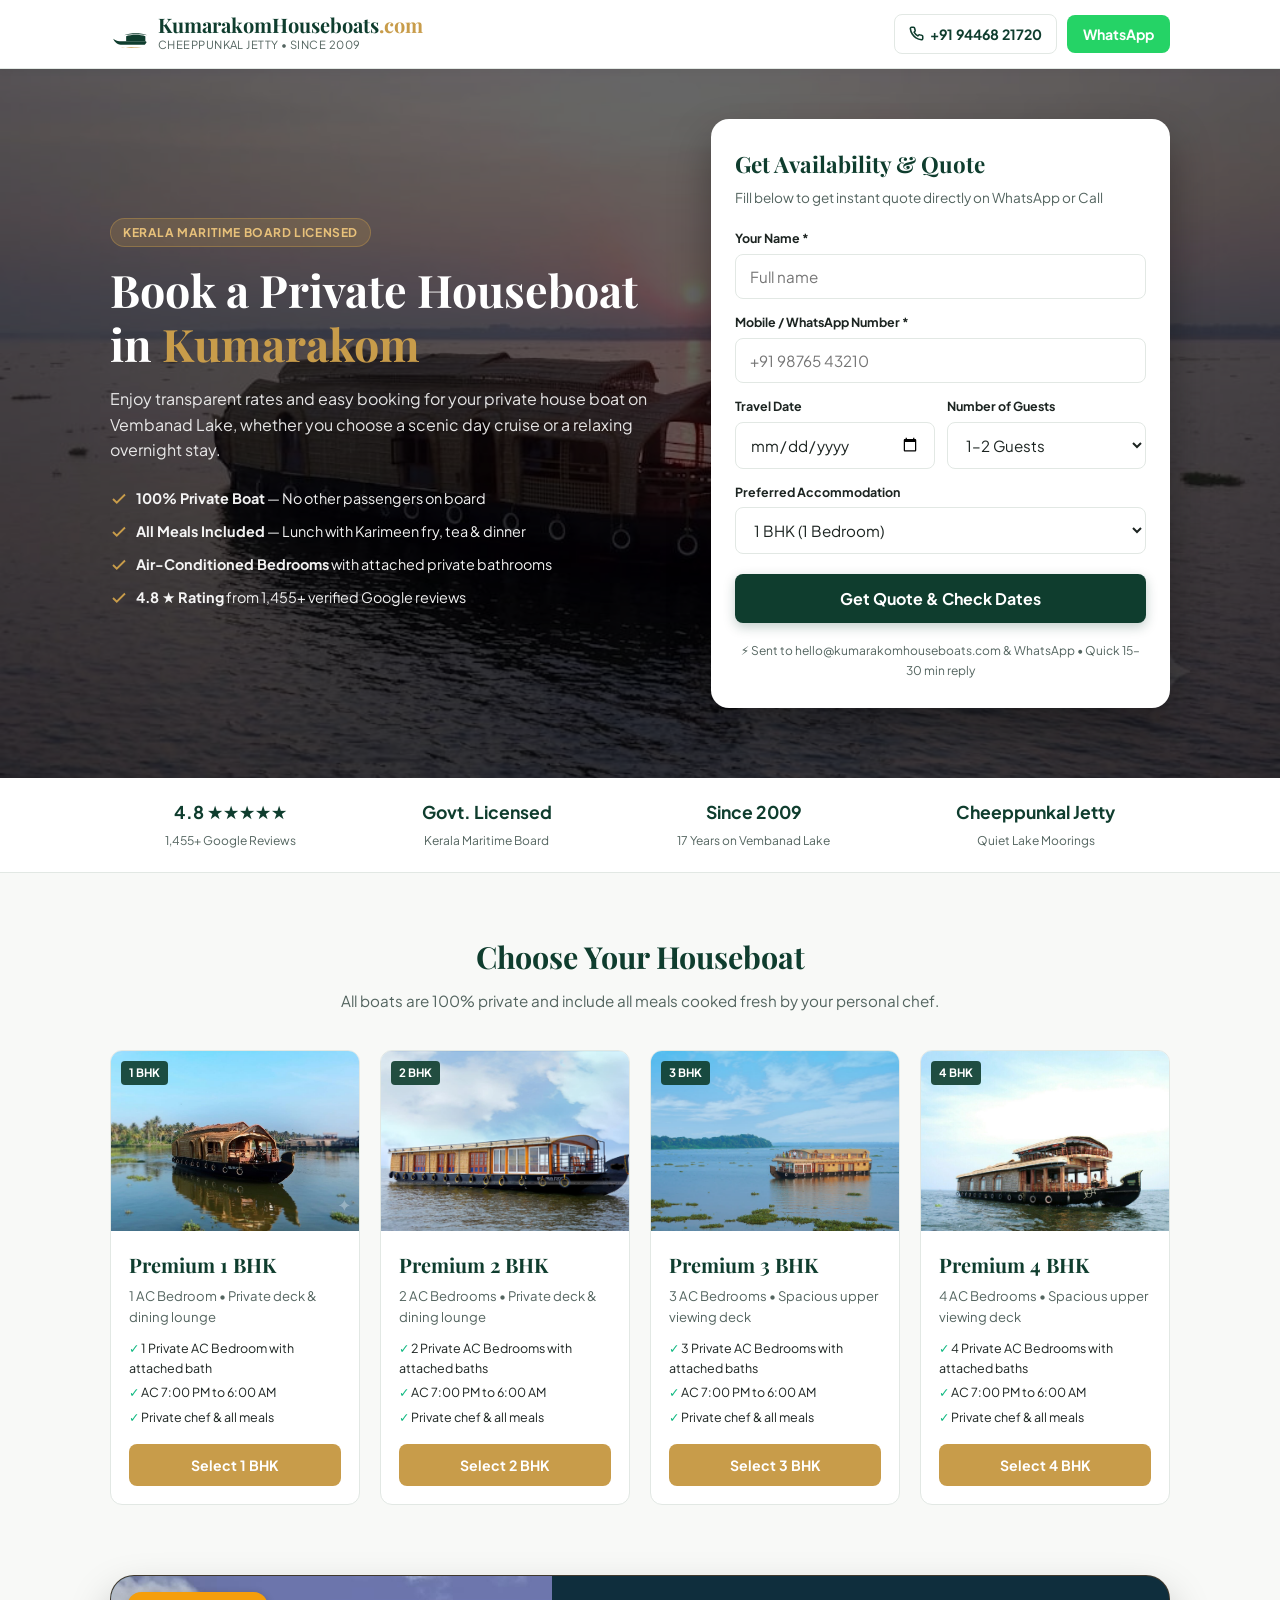
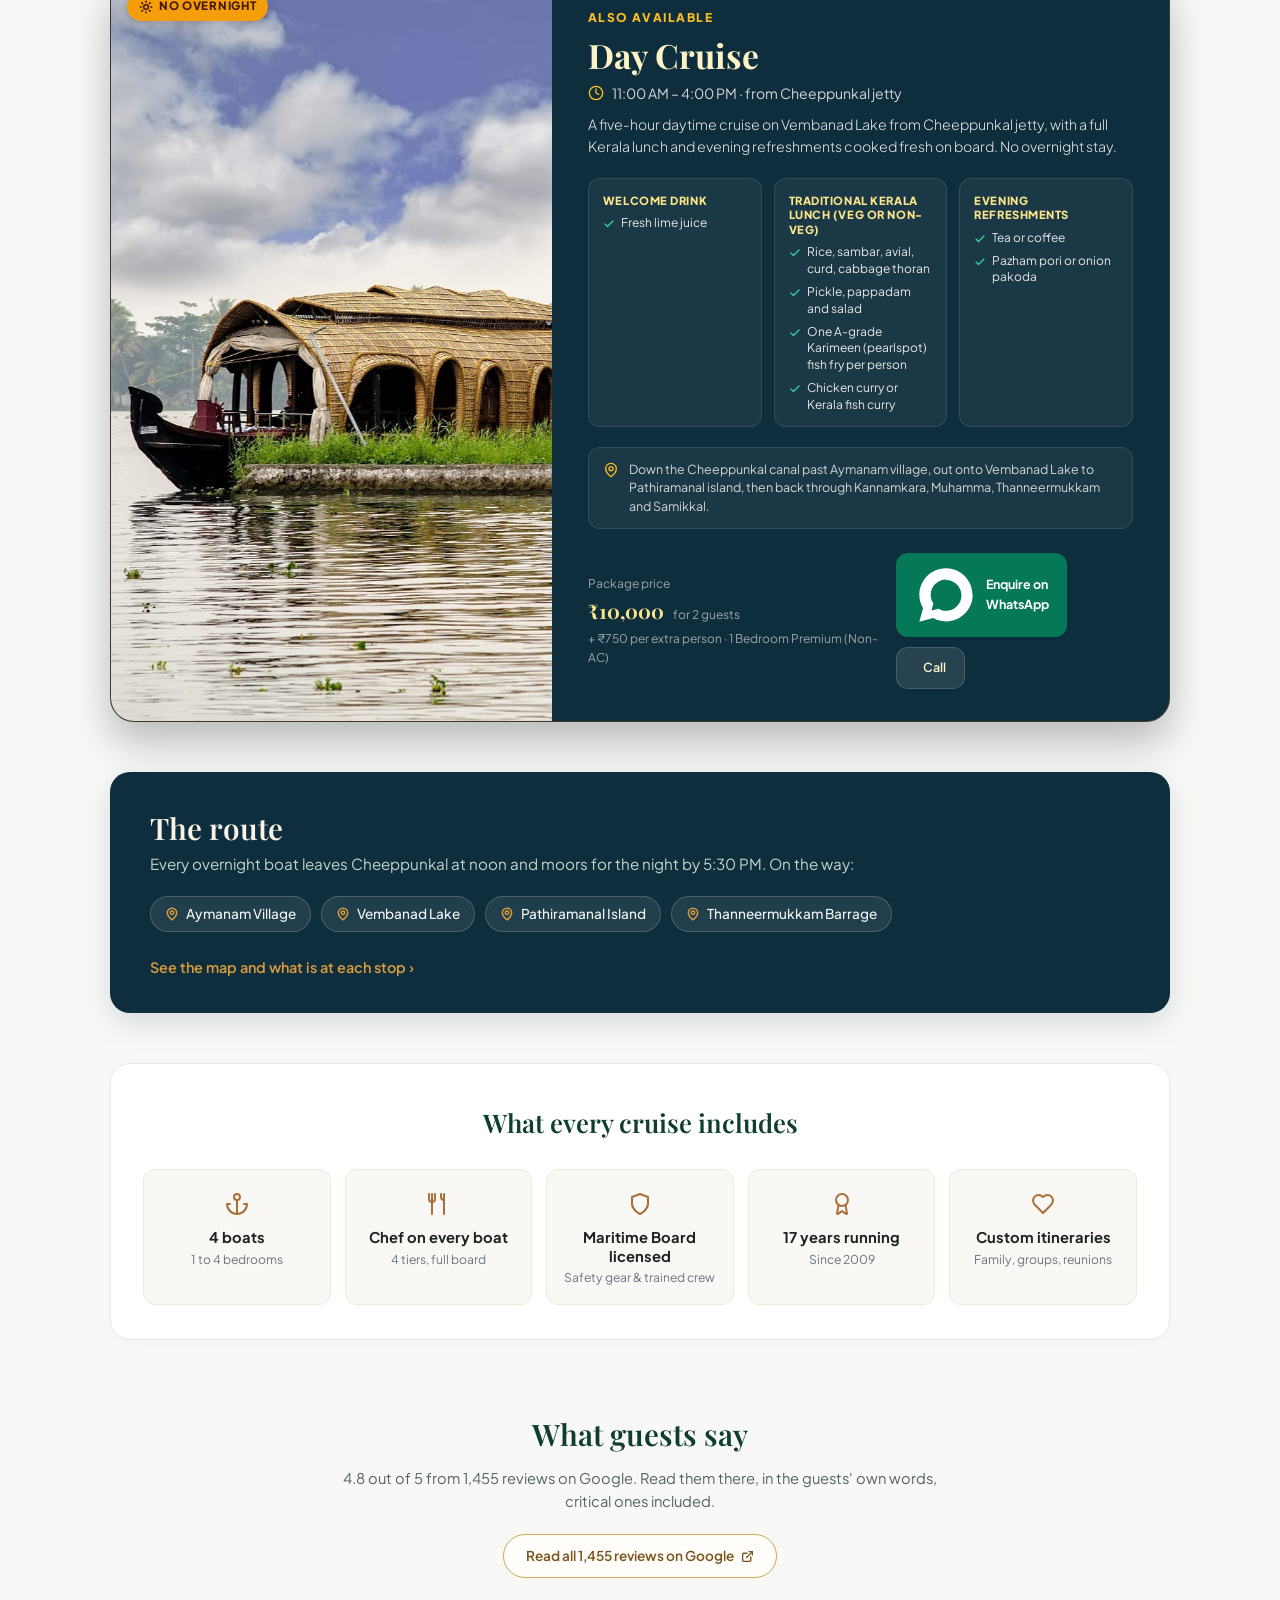
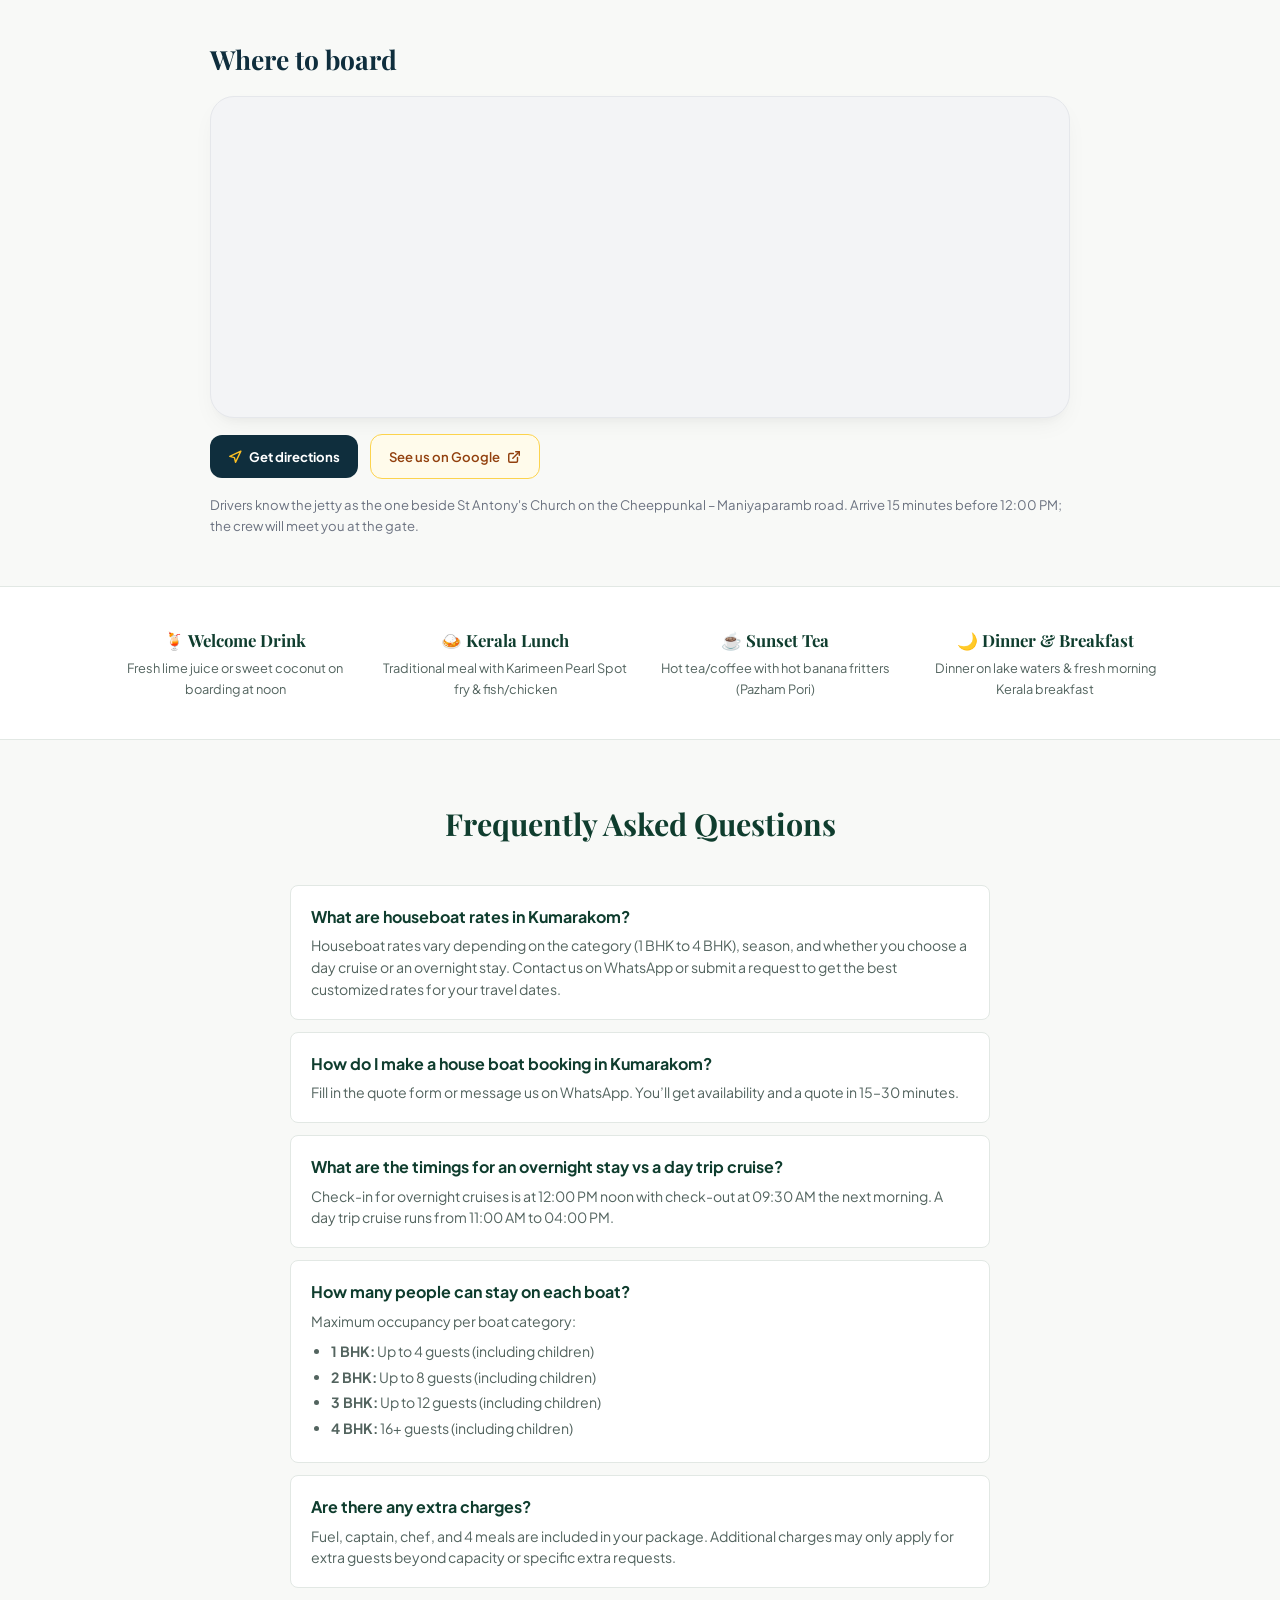
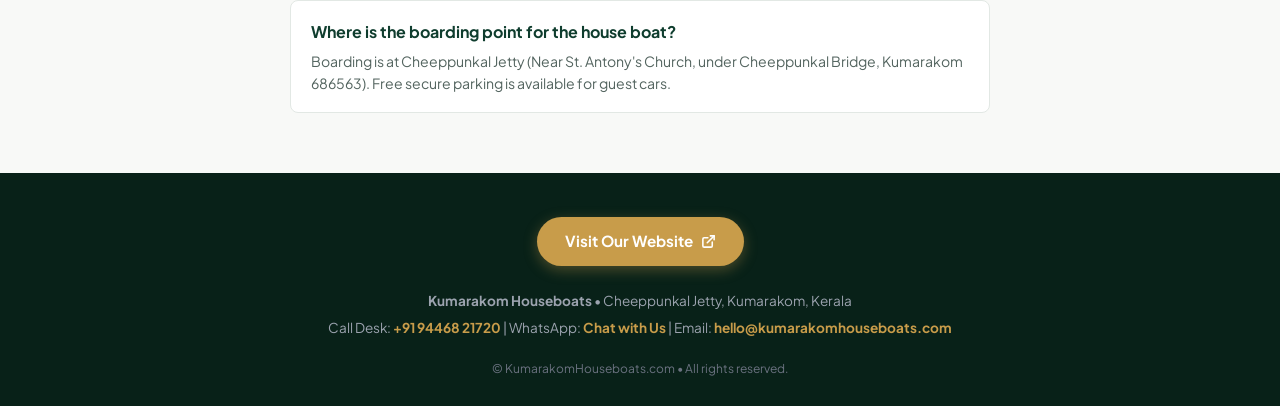
==== commit aba9a9a9: "Add files via upload" ====
--- a/index.html
+++ b/index.html
@@ -627,6 +627,12 @@
   <!-- Footer -->
   <footer class="footer">
     <div class="container">
+      <div class="footer-website-cta">
+        <a href="https://kumarakomhouseboats.com" target="_blank" rel="noopener noreferrer" class="btn-visit-website">
+          <span>Visit Our Website</span>
+          <svg width="15" height="15" viewBox="0 0 24 24" fill="none" stroke="currentColor" stroke-width="2.5" stroke-linecap="round" stroke-linejoin="round" aria-hidden="true"><path d="M18 13v6a2 2 0 0 1-2 2H5a2 2 0 0 1-2-2V8a2 2 0 0 1 2-2h6"/><polyline points="15 3 21 3 21 9"/><line x1="10" y1="14" x2="21" y2="3"/></svg>
+        </a>
+      </div>
       <div class="footer-contact">
         <p><strong>Kumarakom Houseboats</strong> • Cheeppunkal Jetty, Kumarakom, Kerala</p>
         <p style="margin-top: 6px;">
--- a/assets/css/styles.css
+++ b/assets/css/styles.css
@@ -622,9 +622,49 @@
 .footer {
   background: #082118;
   color: #9CA3AF;
-  padding: 40px 0 24px;
+  padding: 44px 0 28px;
   font-size: 0.85rem;
   text-align: center;
+}
+
+@media (max-width: 767px) {
+  .footer {
+    padding-bottom: 85px; /* Clear sticky mobile bar */
+  }
+}
+
+.footer-website-cta {
+  margin-bottom: 24px;
+}
+
+.btn-visit-website {
+  display: inline-flex;
+  align-items: center;
+  gap: 8px;
+  background: var(--color-gold);
+  color: #FFFFFF !important;
+  font-size: 0.95rem;
+  font-weight: 700;
+  padding: 12px 28px;
+  border-radius: var(--radius-full);
+  box-shadow: 0 4px 14px rgba(200, 156, 74, 0.35);
+  transition: var(--transition);
+  text-decoration: none;
+}
+
+.btn-visit-website:hover {
+  background: var(--color-gold-hover);
+  transform: translateY(-2px);
+  box-shadow: 0 6px 20px rgba(200, 156, 74, 0.45);
+}
+
+.btn-visit-website svg {
+  flex-shrink: 0;
+  transition: transform 0.2s ease;
+}
+
+.btn-visit-website:hover svg {
+  transform: translate(2px, -2px);
 }
 
 .footer-contact {
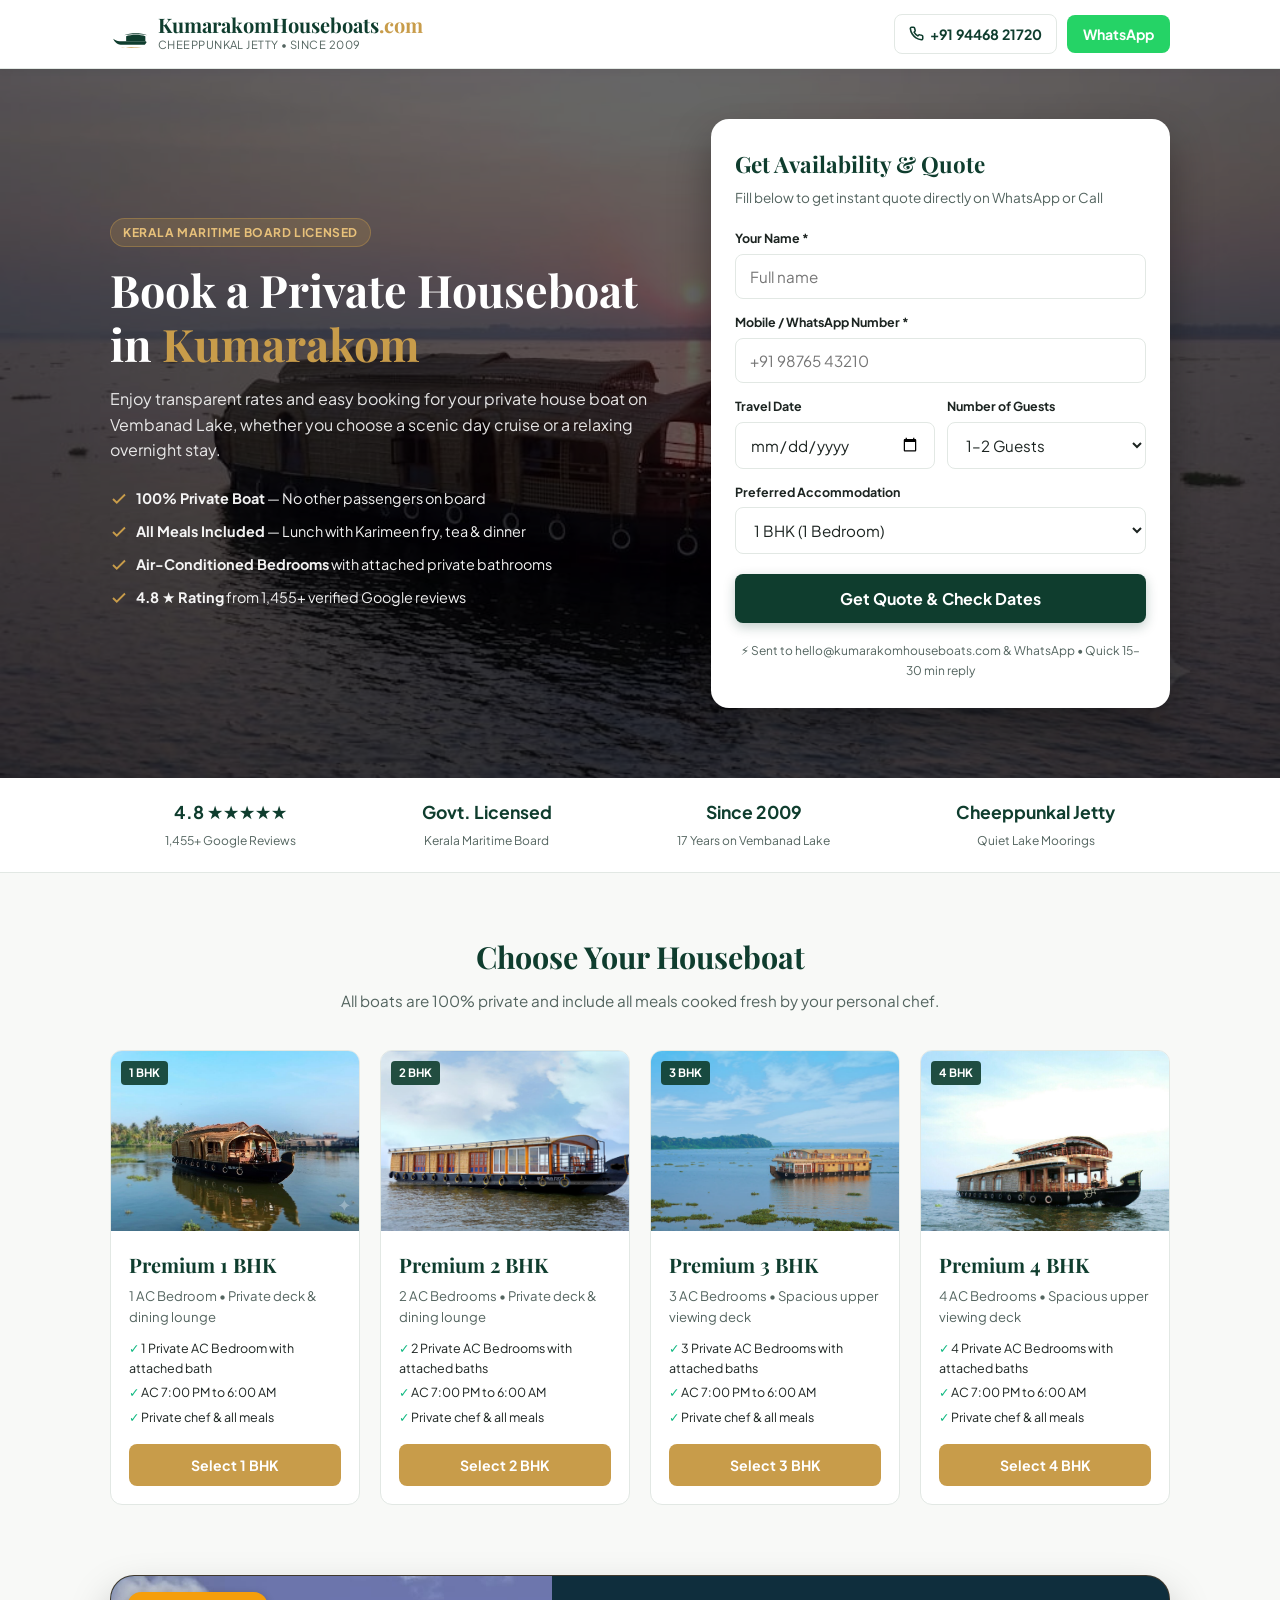
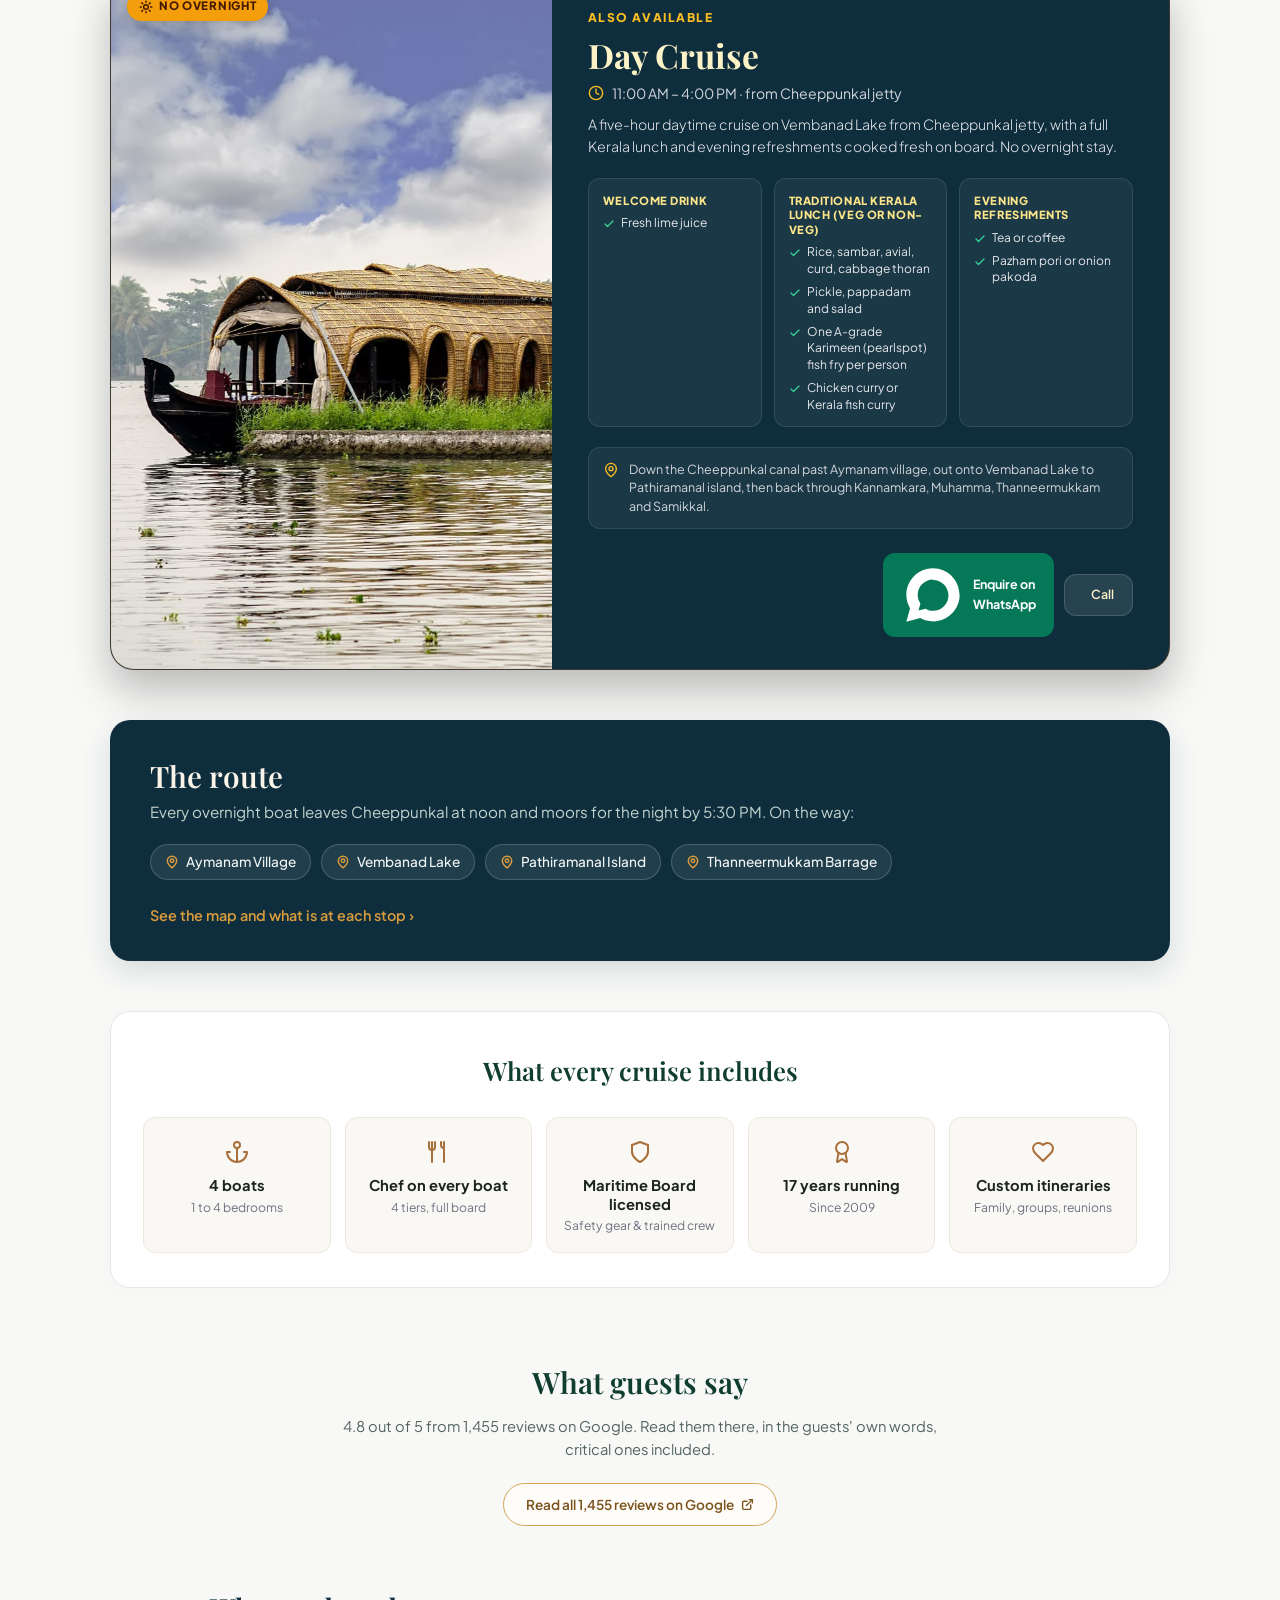
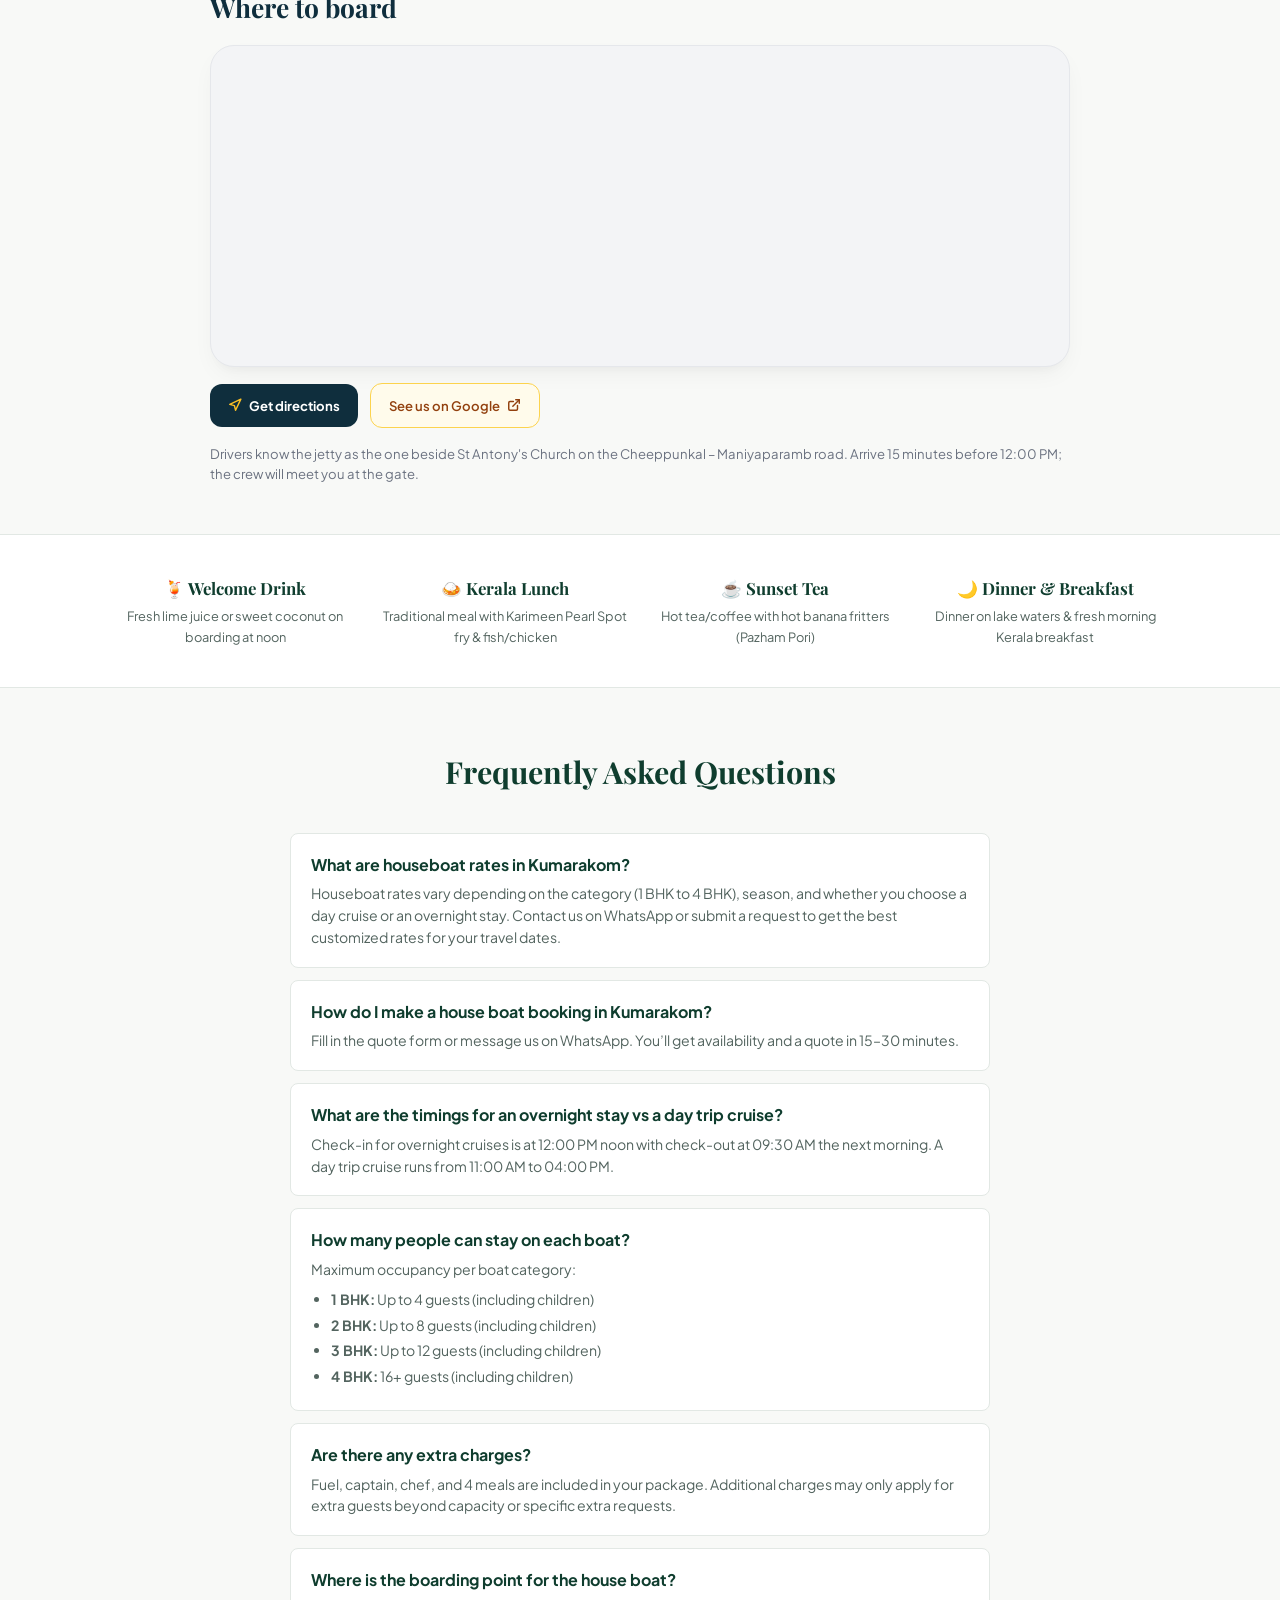
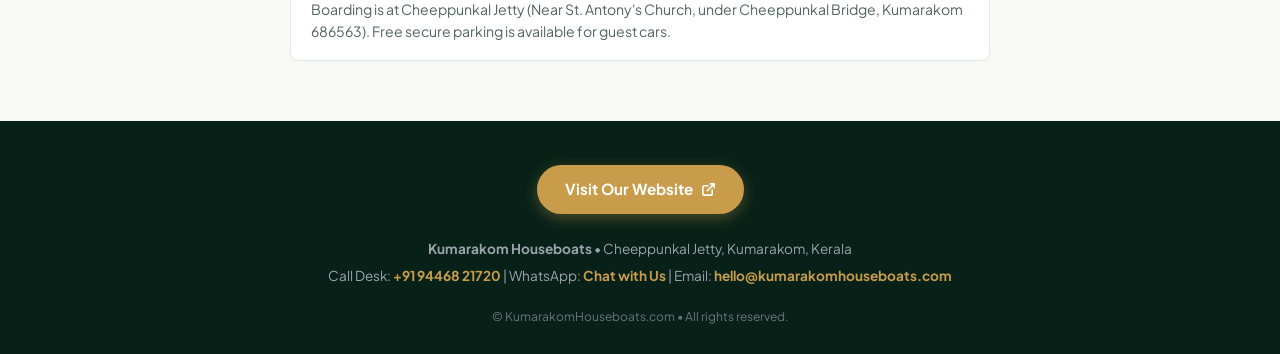
==== commit 3cbf82e3: "Add files via upload" ====
--- a/index.html
+++ b/index.html
@@ -400,16 +400,8 @@
             <span>Down the Cheeppunkal canal past Aymanam village, out onto Vembanad Lake to Pathiramanal island, then back through Kannamkara, Muhamma, Thanneermukkam and Samikkal.</span>
           </div>
 
-          <!-- Price & Actions Footer -->
+          <!-- Actions Footer -->
           <div class="day-cruise-footer">
-            <div class="day-cruise-price-block">
-              <span class="day-cruise-price-label">Package price</span>
-              <div class="day-cruise-price-val">
-                ₹10,000 <span class="day-cruise-price-guests">for 2 guests</span>
-              </div>
-              <span class="day-cruise-price-note">+ ₹750 per extra person · 1 Bedroom Premium (Non-AC)</span>
-            </div>
-
             <div class="day-cruise-actions">
               <a href="https://wa.me/919446821720?text=Hello%20Kumarakom%20Houseboats%2C%20I%20would%20like%20to%20book%20the%20Day%20Cruise%20(1%20Bedroom%20Premium%20Non-AC).%20Timing%3A%2011%3A00%20AM%20%E2%80%93%204%3A00%20PM." target="_blank" rel="noopener noreferrer" class="btn-day-wa">
                 <svg viewBox="0 0 24 24" fill="currentColor" aria-hidden="true"><path d="M12.031 6.172c-3.181 0-5.767 2.586-5.768 5.766-.001 1.298.38 2.27 1.019 3.287l-.711 2.598 2.669-.699c.969.54 1.761.814 2.791.814 3.181 0 5.768-2.587 5.768-5.766 0-3.18-2.586-5.766-5.768-5.766zm9.969 5.766c0 5.503-4.467 9.97-9.969 9.97-1.745 0-3.385-.453-4.818-1.246l-5.213 1.366 1.39-5.083c-.89-1.488-1.39-3.23-1.39-5.007 0-5.503 4.467-9.97 9.969-9.97 5.502 0 9.969 4.467 9.969 9.97z"/></svg>
--- a/assets/css/styles.css
+++ b/assets/css/styles.css
@@ -1026,39 +1026,8 @@
   .day-cruise-footer {
     flex-direction: row;
     align-items: center;
-    justify-content: space-between;
-  }
-}
-
-.day-cruise-price-block {
-  display: flex;
-  flex-direction: column;
-  gap: 2px;
-}
-
-.day-cruise-price-label {
-  font-size: 0.75rem;
-  color: #9CA3AF;
-}
-
-.day-cruise-price-val {
-  font-family: var(--font-serif);
-  font-size: 1.25rem;
-  font-weight: 700;
-  color: #FDE68A;
-}
-
-.day-cruise-price-guests {
-  font-family: var(--font-sans);
-  font-size: 0.75rem;
-  font-weight: 400;
-  color: #9CA3AF;
-  margin-left: 4px;
-}
-
-.day-cruise-price-note {
-  font-size: 0.75rem;
-  color: #9CA3AF;
+    justify-content: flex-end;
+  }
 }
 
 .day-cruise-actions {
@@ -1066,6 +1035,18 @@
   align-items: center;
   gap: 10px;
   flex-wrap: wrap;
+}
+
+@media (max-width: 639px) {
+  .day-cruise-actions {
+    width: 100%;
+  }
+
+  .day-cruise-actions .btn-day-wa,
+  .day-cruise-actions .btn-day-call {
+    flex: 1;
+    justify-content: center;
+  }
 }
 
 .btn-day-wa {
